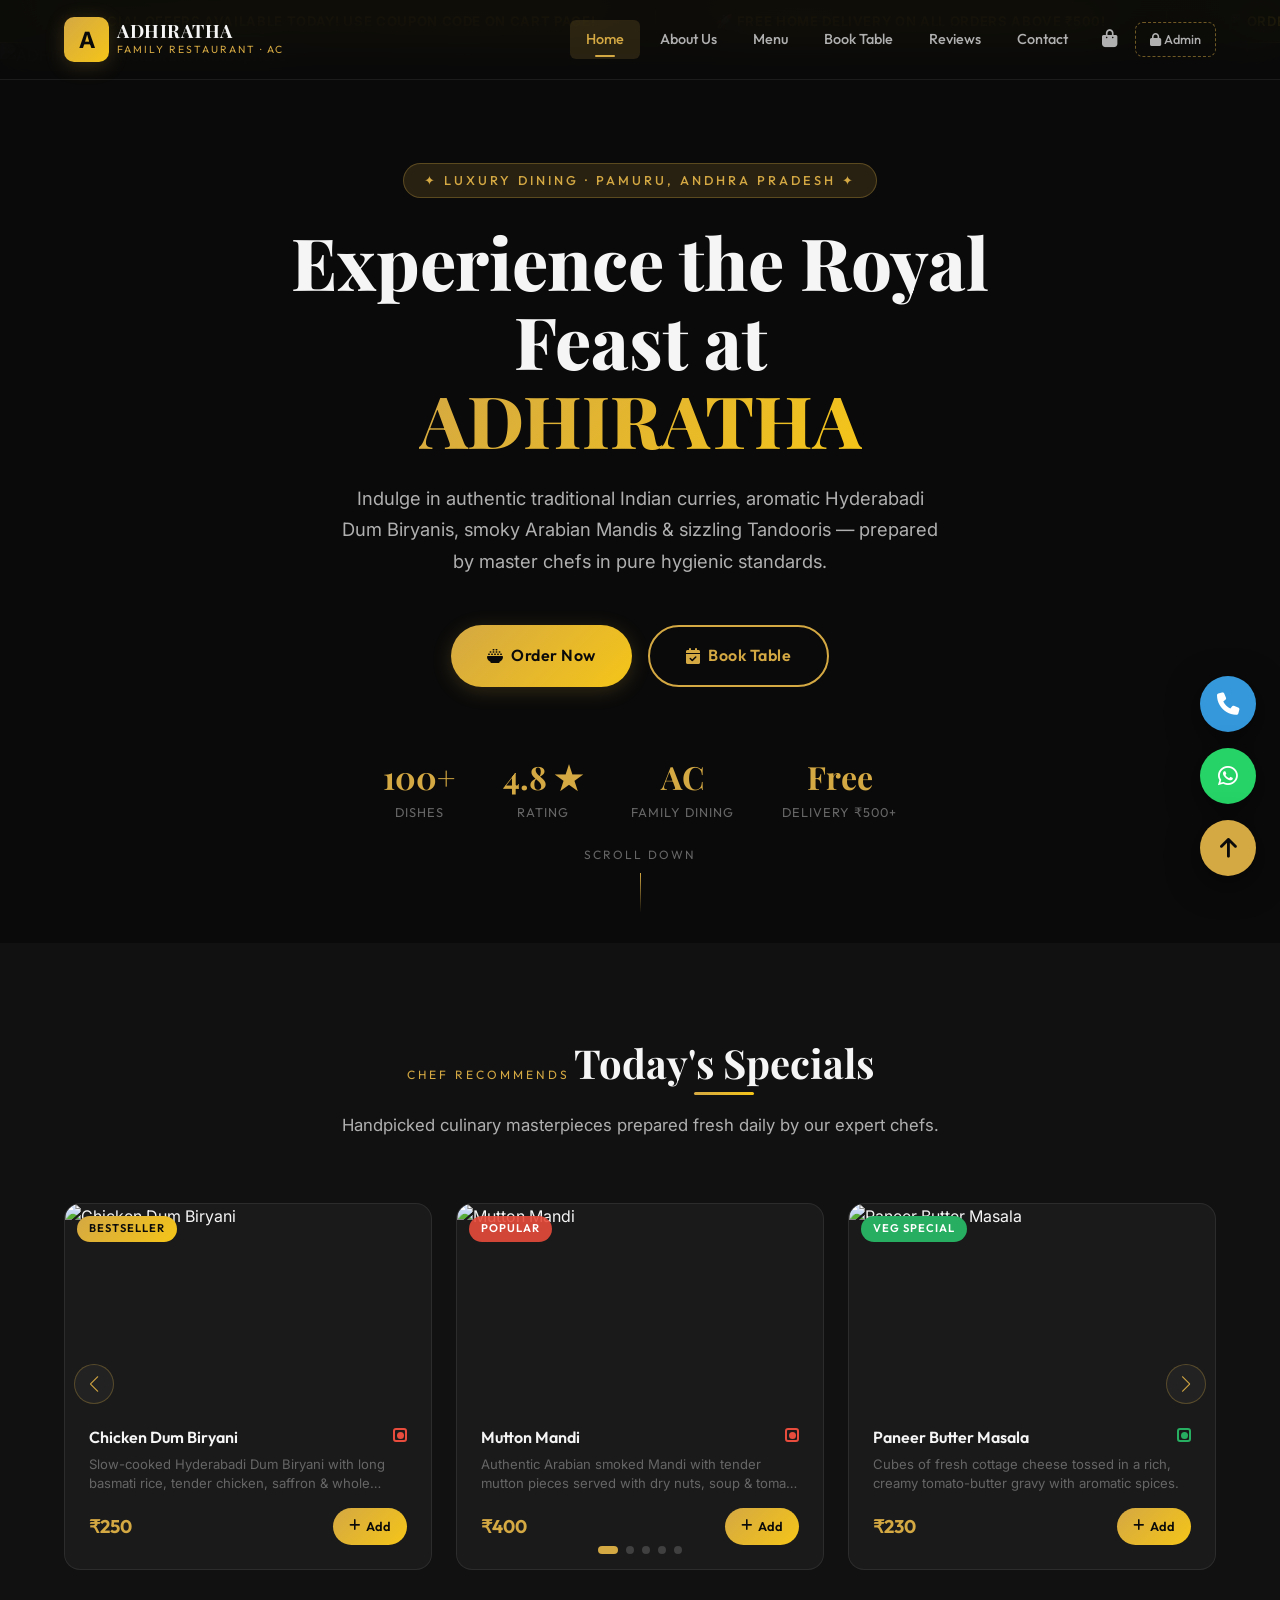
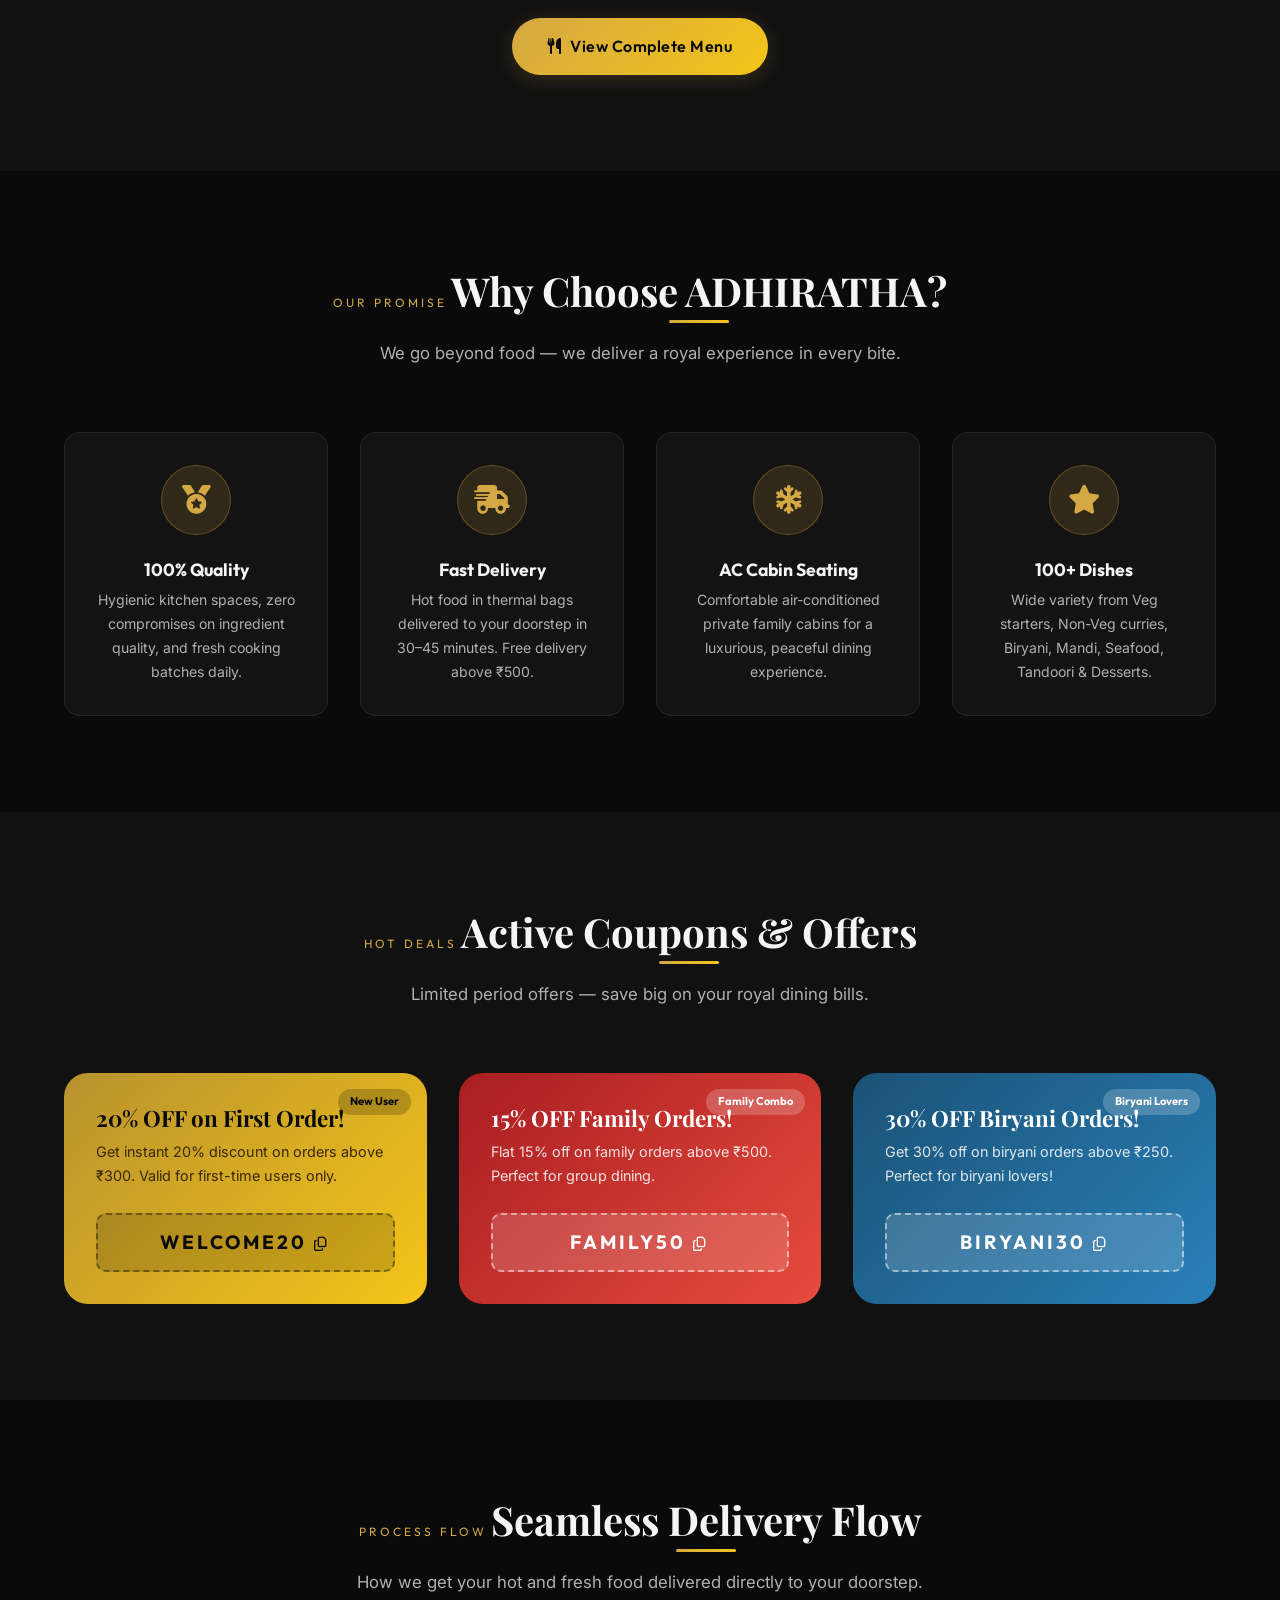
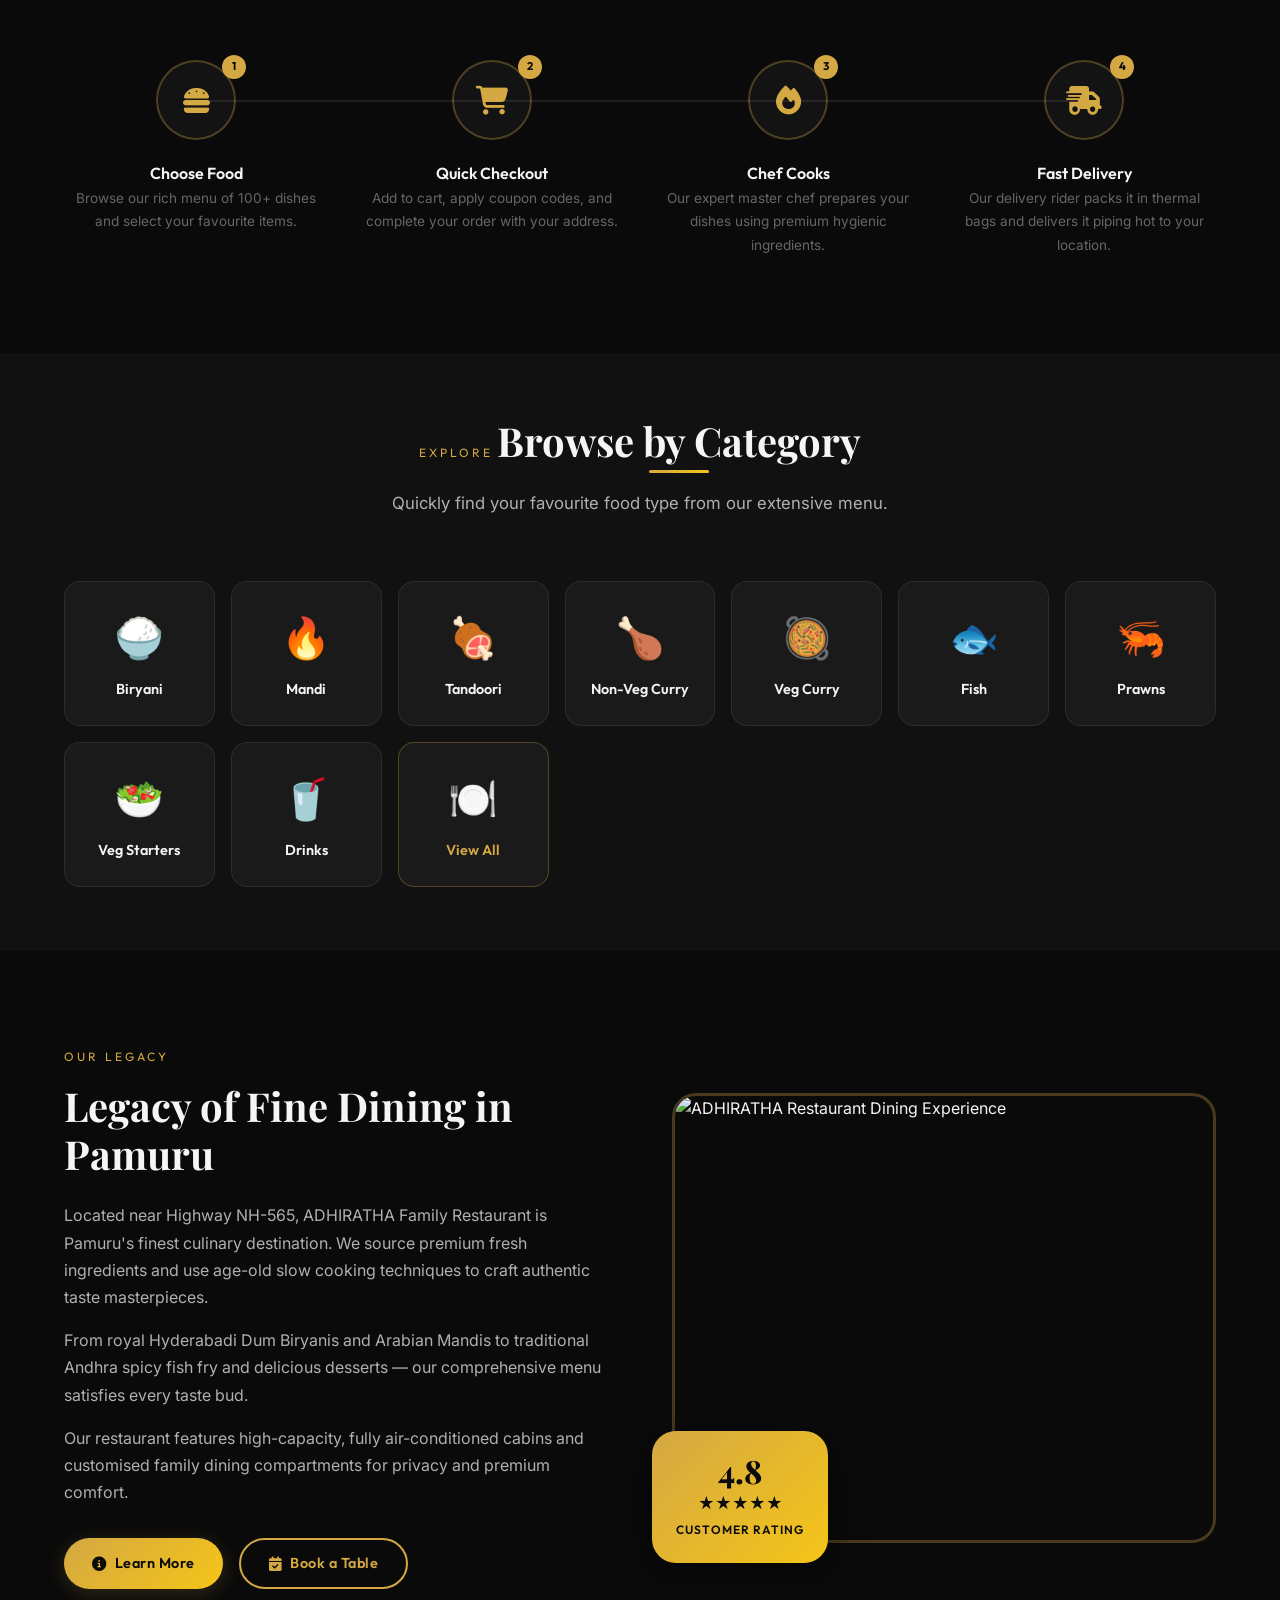
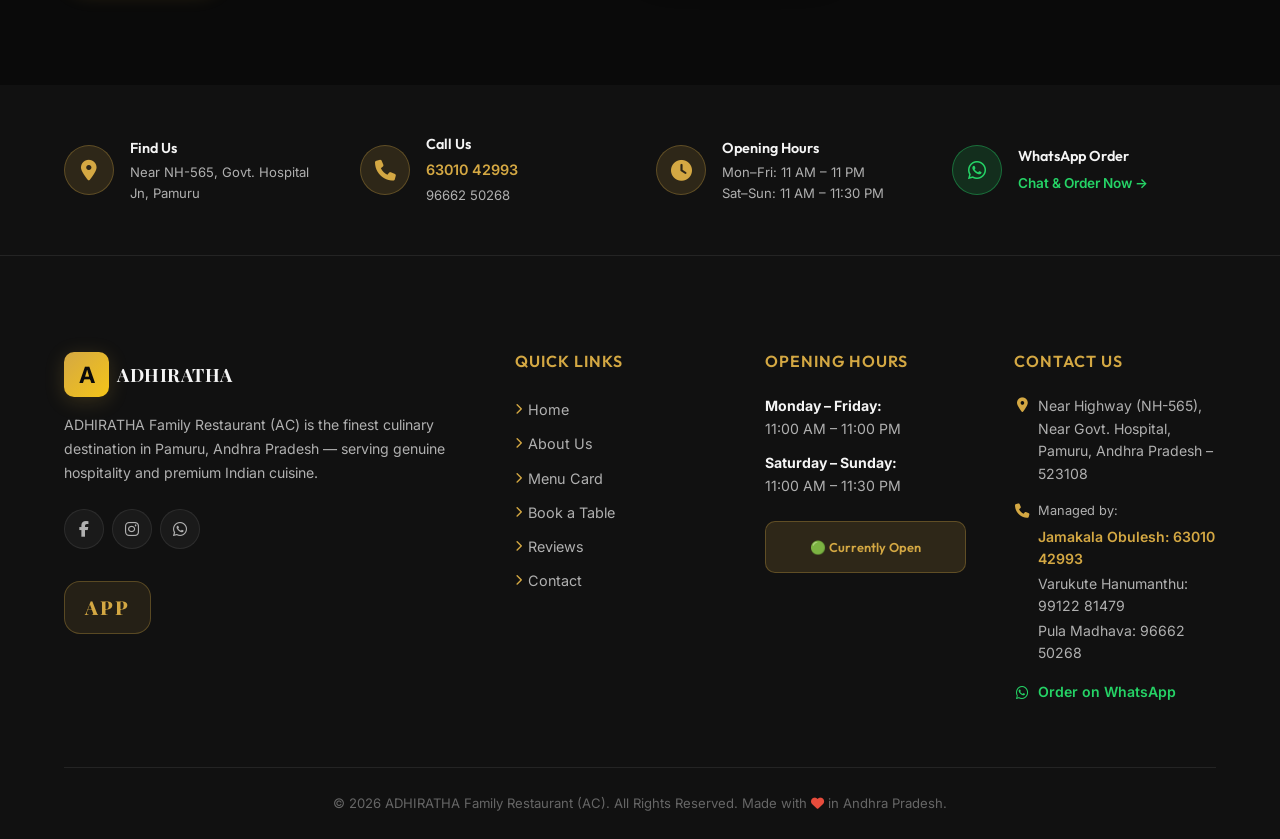
==== index.html @ 5464dd6a "Add Google Search Console verification meta tag" ====
<!DOCTYPE html>
<html lang="en">
<head>
  <meta charset="UTF-8">
  <meta name="viewport" content="width=device-width, initial-scale=1.0">
  <title>ADHIRATHA Family Restaurant (AC) — Pamuru, Andhra Pradesh</title>

  <!-- SEO Meta Tags -->
  <meta name="description" content="ADHIRATHA FAMILY RESTAURANT (AC), Pamuru. Order food online, book tables, and enjoy delicious Biryani, Mandi, Tandoori & South Indian meals near Govt Hospital, Pamuru, Andhra Pradesh.">
  <meta name="keywords" content="Adhiratha Restaurant, Pamuru restaurant, family restaurant Pamuru, order food Pamuru, Biryani Pamuru, Mandi Pamuru, AC Restaurant Pamuru, Chicken Biryani Pamuru, Andhra Food, Table Booking Pamuru">
  <meta name="author" content="Tharun">
  <meta name="robots" content="index, follow">
  <link rel="canonical" href="https://guthitharun.github.io/restaurant---website/">

  <!-- Google Search Console Verification -->
  <meta name="google-site-verification" content="HS9nE74HR8KoohY155SRenTJroOGcijmniIdeOm_r_k" />

  <!-- Open Graph / Social Media -->
  <meta property="og:type" content="restaurant">
  <meta property="og:url" content="https://guthitharun.github.io/restaurant---website/">
  <meta property="og:title" content="ADHIRATHA Family Restaurant (AC) — Pamuru, Andhra Pradesh">
  <meta property="og:description" content="Authentic Indian Biryani, Mandi, Tandoori & Curries in Pamuru, Andhra Pradesh. Order online or book a table today!">
  <meta property="og:site_name" content="ADHIRATHA Family Restaurant">

  <!-- Geo Tags for local SEO -->
  <meta name="geo.region" content="IN-AP">
  <meta name="geo.placename" content="Pamuru, Andhra Pradesh, India">

  <!-- JSON-LD Structured Data (helps Google show rich results) -->
  <script type="application/ld+json">
  {
    "@context": "https://schema.org",
    "@type": "Restaurant",
    "name": "ADHIRATHA Family Restaurant (AC)",
    "url": "https://guthitharun.github.io/restaurant---website/",
    "description": "Authentic South Indian, Biryani, Mandi, Tandoori and Curry restaurant in Pamuru, Andhra Pradesh.",
    "servesCuisine": ["South Indian", "Biryani", "Mandi", "Tandoori", "Curry"],
    "address": {
      "@type": "PostalAddress",
      "streetAddress": "Near Govt Hospital",
      "addressLocality": "Pamuru",
      "addressRegion": "Andhra Pradesh",
      "addressCountry": "IN"
    },
    "openingHours": "Mo-Su 08:00-22:00",
    "hasMenu": "https://guthitharun.github.io/restaurant---website/menu.html",
    "acceptsReservations": "True"
  }
  </script>

  <!-- Favicon -->
  <link rel="shortcut icon" href="data:image/svg+xml,%3Csvg xmlns='http://www.w3.org/2000/svg' viewBox='0 0 100 100'%3E%3Ctext y='.9em' font-size='90'%3E🍽️%3C/text%3E%3C/svg%3E" type="image/x-icon">

  <!-- Font Awesome Icons -->
  <link rel="stylesheet" href="https://cdnjs.cloudflare.com/ajax/libs/font-awesome/6.4.0/css/all.min.css">

  <!-- Swiper Slider -->
  <link rel="stylesheet" href="https://cdn.jsdelivr.net/npm/swiper@9/swiper-bundle.min.css">

  <!-- Main Stylesheet -->
  <link rel="stylesheet" href="css/style.css">
  <link rel="stylesheet" href="css/responsive.css">
</head>
<body>

  <!-- ============================================================
       ANNOUNCEMENT / OFFER BAR (scrolling marquee)
  ============================================================ -->
  <div class="offer-bar" id="offer-bar">
    <div class="offer-bar-content">
      <div class="offer-bar-item">🎉 SPECIAL OFFERS AVAILABLE TODAY! USE COUPON CODE ON CART PAGE!</div>
      <div class="offer-bar-item">🚀 FREE HOME DELIVERY ON ALL ORDERS ABOVE ₹500!</div>
      <div class="offer-bar-item">📱 ORDER INSTANTLY VIA WHATSAPP: +91 63010 42993</div>
      <div class="offer-bar-item">🍖 100% PREMIUM TANDOORI &amp; ARABIAN MANDI ROYAL EXPERIENCE!</div>
      <div class="offer-bar-item">🎉 SPECIAL OFFERS AVAILABLE TODAY! USE COUPON CODE ON CART PAGE!</div>
      <div class="offer-bar-item">🚀 FREE HOME DELIVERY ON ALL ORDERS ABOVE ₹500!</div>
      <div class="offer-bar-item">📱 ORDER INSTANTLY VIA WHATSAPP: +91 63010 42993</div>
      <div class="offer-bar-item">🍖 100% PREMIUM TANDOORI &amp; ARABIAN MANDI ROYAL EXPERIENCE!</div>
    </div>
  </div>

  <!-- ============================================================
       HEADER / NAVBAR
  ============================================================ -->
  <header class="navbar" id="main-navbar">
    <div class="container">
      <!-- Logo / Brand -->
      <a href="index.html" class="nav-brand" id="brand-logo">
        <div class="nav-brand-icon">A</div>
        <div class="nav-brand-text">
          <span class="nav-brand-name">ADHIRATHA</span>
          <span class="nav-brand-tag">Family Restaurant · AC</span>
        </div>
      </a>

      <!-- Desktop Navigation Links -->
      <nav class="nav-links" id="main-nav-links">
        <a href="index.html" class="nav-link active">Home</a>
        <a href="about.html" class="nav-link">About Us</a>
        <a href="menu.html" class="nav-link">Menu</a>
        <a href="reservation.html" class="nav-link">Book Table</a>
        <a href="reviews.html" class="nav-link">Reviews</a>
        <a href="contact.html" class="nav-link">Contact</a>

        <!-- Cart -->
        <a href="cart.html" class="nav-cart" id="nav-cart-link" title="Your Cart">
          <i class="fa-solid fa-bag-shopping"></i>
          <span class="cart-badge" id="nav-cart-badge">0</span>
        </a>

        <!-- Admin shortcut -->
        <a href="admin/index.html" class="nav-link" id="admin-nav-link" style="border:1px dashed rgba(212,168,67,0.5); border-radius:8px; padding:6px 14px; font-size:0.8rem;">
          <i class="fa-solid fa-lock"></i> Admin
        </a>
      </nav>

      <!-- Hamburger Toggle (Mobile) -->
      <div class="nav-toggle" id="nav-toggle-btn">
        <span></span>
        <span></span>
        <span></span>
      </div>
    </div>
  </header>

  <!-- Mobile nav backdrop overlay -->
  <div class="nav-overlay" id="nav-overlay"></div>

  <!-- ============================================================
       1. HERO SECTION
  ============================================================ -->
  <section class="hero" id="home-hero">
    <!-- Background image with overlay -->
    <div class="hero-bg">
      <img src="https://images.unsplash.com/photo-1544025162-d76694265947?auto=format&fit=crop&q=80&w=1600" alt="ADHIRATHA Restaurant Atmosphere" loading="eager">
    </div>

    <!-- Gold particles effect -->
    <div class="hero-particles" id="hero-particles-container"></div>

    <!-- Hero Content -->
    <div class="hero-content" id="hero-content-block">
      <span class="hero-label">✦ Luxury Dining · Pamuru, Andhra Pradesh ✦</span>

      <h1 class="hero-title">
        Experience the Royal Feast at<br>
        <span class="gold">ADHIRATHA</span>
      </h1>

      <p class="hero-subtitle">
        Indulge in authentic traditional Indian curries, aromatic Hyderabadi Dum Biryanis,
        smoky Arabian Mandis &amp; sizzling Tandooris — prepared by master chefs in pure hygienic standards.
      </p>

      <div class="hero-btns">
        <a href="menu.html" class="btn btn-gold btn-lg" id="hero-order-btn">
          <i class="fa-solid fa-bowl-rice"></i> Order Now
        </a>
        <a href="reservation.html" class="btn btn-outline btn-lg" id="hero-book-btn">
          <i class="fa-solid fa-calendar-check"></i> Book Table
        </a>
      </div>

      <!-- Stats row -->
      <div class="hero-stats">
        <div class="hero-stat">
          <div class="hero-stat-number">100+</div>
          <div class="hero-stat-label">Dishes</div>
        </div>
        <div class="hero-stat">
          <div class="hero-stat-number">4.8 ★</div>
          <div class="hero-stat-label">Rating</div>
        </div>
        <div class="hero-stat">
          <div class="hero-stat-number">AC</div>
          <div class="hero-stat-label">Family Dining</div>
        </div>
        <div class="hero-stat">
          <div class="hero-stat-number">Free</div>
          <div class="hero-stat-label">Delivery ₹500+</div>
        </div>
      </div>
    </div>

    <!-- Scroll down indicator -->
    <div class="hero-scroll">
      <span>Scroll Down</span>
      <div class="hero-scroll-line"></div>
    </div>
  </section>

  <!-- ============================================================
       2. TODAY'S SPECIALS SLIDER SECTION
  ============================================================ -->
  <section class="section" id="todays-specials-section" style="background: var(--bg-secondary);">
    <div class="container">
      <div class="section-title">
        <span class="text-gold text-uppercase text-xs" style="letter-spacing:3px; font-family:var(--font-accent);">Chef Recommends</span>
        <h2>Today's Specials</h2>
        <p>Handpicked culinary masterpieces prepared fresh daily by our expert chefs.</p>
      </div>

      <!-- Swiper Specials Slider -->
      <div class="swiper specials-slider" id="specials-swiper">
        <div class="swiper-wrapper" id="specials-slider-wrapper">

          <!-- Slide 1: Chicken Dum Biryani -->
          <div class="swiper-slide">
            <div class="food-card">
              <div class="food-card-img">
                <img src="https://images.unsplash.com/photo-1563379091339-03b21ab4a4f8?auto=format&fit=crop&q=80&w=600" alt="Chicken Dum Biryani" loading="lazy">
                <span class="card-badge badge-bestseller">Bestseller</span>
                <div class="food-card-overlay">
                  <a href="menu.html?category=biryani" class="btn btn-gold btn-sm">Order Now</a>
                </div>
              </div>
              <div class="food-card-body">
                <div class="food-card-header">
                  <h3 class="food-card-name">Chicken Dum Biryani</h3>
                  <span class="veg-dot nonveg" title="Non-Vegetarian"></span>
                </div>
                <p class="food-card-desc">Slow-cooked Hyderabadi Dum Biryani with long basmati rice, tender chicken, saffron &amp; whole spices.</p>
                <div class="food-card-bottom">
                  <span class="food-card-price">₹250</span>
                  <a href="menu.html?category=biryani" class="add-to-cart-btn" id="special-biryani-btn">
                    <i class="fa-solid fa-plus"></i> Add
                  </a>
                </div>
              </div>
            </div>
          </div>

          <!-- Slide 2: Mutton Mandi -->
          <div class="swiper-slide">
            <div class="food-card">
              <div class="food-card-img">
                <img src="https://images.unsplash.com/photo-1534422298391-e4f8c172dddb?auto=format&fit=crop&q=80&w=600" alt="Mutton Mandi" loading="lazy">
                <span class="card-badge badge-popular">Popular</span>
                <div class="food-card-overlay">
                  <a href="menu.html?category=mandi" class="btn btn-gold btn-sm">Order Now</a>
                </div>
              </div>
              <div class="food-card-body">
                <div class="food-card-header">
                  <h3 class="food-card-name">Mutton Mandi</h3>
                  <span class="veg-dot nonveg" title="Non-Vegetarian"></span>
                </div>
                <p class="food-card-desc">Authentic Arabian smoked Mandi with tender mutton pieces served with dry nuts, soup &amp; tomato chutney.</p>
                <div class="food-card-bottom">
                  <span class="food-card-price">₹400</span>
                  <a href="menu.html?category=mandi" class="add-to-cart-btn" id="special-mandi-btn">
                    <i class="fa-solid fa-plus"></i> Add
                  </a>
                </div>
              </div>
            </div>
          </div>

          <!-- Slide 3: Paneer Butter Masala -->
          <div class="swiper-slide">
            <div class="food-card">
              <div class="food-card-img">
                <img src="https://images.unsplash.com/photo-1631452180519-c014fe946bc7?auto=format&fit=crop&q=80&w=600" alt="Paneer Butter Masala" loading="lazy">
                <span class="card-badge badge-veg">Veg Special</span>
                <div class="food-card-overlay">
                  <a href="menu.html?category=veg-curry" class="btn btn-gold btn-sm">Order Now</a>
                </div>
              </div>
              <div class="food-card-body">
                <div class="food-card-header">
                  <h3 class="food-card-name">Paneer Butter Masala</h3>
                  <span class="veg-dot veg" title="Vegetarian"></span>
                </div>
                <p class="food-card-desc">Cubes of fresh cottage cheese tossed in a rich, creamy tomato-butter gravy with aromatic spices.</p>
                <div class="food-card-bottom">
                  <span class="food-card-price">₹230</span>
                  <a href="menu.html?category=veg-curry" class="add-to-cart-btn" id="special-paneer-btn">
                    <i class="fa-solid fa-plus"></i> Add
                  </a>
                </div>
              </div>
            </div>
          </div>

          <!-- Slide 4: Tandoori Chicken -->
          <div class="swiper-slide">
            <div class="food-card">
              <div class="food-card-img">
                <img src="https://images.unsplash.com/photo-1599487488170-d11ec9c172f0?auto=format&fit=crop&q=80&w=600" alt="Tandoori Chicken" loading="lazy">
                <span class="card-badge badge-bestseller">Must Try</span>
                <div class="food-card-overlay">
                  <a href="menu.html?category=tandoori" class="btn btn-gold btn-sm">Order Now</a>
                </div>
              </div>
              <div class="food-card-body">
                <div class="food-card-header">
                  <h3 class="food-card-name">Tandoori Chicken Full</h3>
                  <span class="veg-dot nonveg" title="Non-Vegetarian"></span>
                </div>
                <p class="food-card-desc">Whole chicken marinated overnight in yogurt and spices, slow-roasted in traditional clay tandoor oven.</p>
                <div class="food-card-bottom">
                  <span class="food-card-price">₹450</span>
                  <a href="menu.html?category=tandoori" class="add-to-cart-btn" id="special-tandoori-btn">
                    <i class="fa-solid fa-plus"></i> Add
                  </a>
                </div>
              </div>
            </div>
          </div>

          <!-- Slide 5: Prawn Fry -->
          <div class="swiper-slide">
            <div class="food-card">
              <div class="food-card-img">
                <img src="https://images.unsplash.com/photo-1606491956689-2ea866880c84?auto=format&fit=crop&q=80&w=600" alt="Spicy Prawn Fry" loading="lazy">
                <span class="card-badge badge-popular">Spicy 🌶️</span>
                <div class="food-card-overlay">
                  <a href="menu.html?category=prawns" class="btn btn-gold btn-sm">Order Now</a>
                </div>
              </div>
              <div class="food-card-body">
                <div class="food-card-header">
                  <h3 class="food-card-name">Andhra Prawn Fry</h3>
                  <span class="veg-dot nonveg" title="Non-Vegetarian"></span>
                </div>
                <p class="food-card-desc">Juicy tiger prawns marinated in fiery Andhra-style red chili masala, deep-fried to crispy perfection.</p>
                <div class="food-card-bottom">
                  <span class="food-card-price">₹350</span>
                  <a href="menu.html?category=prawns" class="add-to-cart-btn" id="special-prawn-btn">
                    <i class="fa-solid fa-plus"></i> Add
                  </a>
                </div>
              </div>
            </div>
          </div>

        </div>
        <!-- Slider controls -->
        <div class="swiper-pagination"></div>
        <div class="swiper-button-next"></div>
        <div class="swiper-button-prev"></div>
      </div>

      <div class="text-center" style="margin-top: var(--space-2xl);">
        <a href="menu.html" class="btn btn-gold btn-lg" id="view-full-menu-btn">
          <i class="fa-solid fa-utensils"></i> View Complete Menu
        </a>
      </div>
    </div>
  </section>

  <!-- ============================================================
       3. WHY CHOOSE US — Features Strip
  ============================================================ -->
  <section class="section" id="features-section">
    <div class="container">
      <div class="section-title">
        <span class="text-gold text-uppercase text-xs" style="letter-spacing:3px; font-family:var(--font-accent);">Our Promise</span>
        <h2>Why Choose ADHIRATHA?</h2>
        <p>We go beyond food — we deliver a royal experience in every bite.</p>
      </div>

      <div style="display:grid; grid-template-columns: repeat(auto-fit, minmax(240px, 1fr)); gap: var(--space-xl);" id="features-grid">

        <!-- Feature 1 -->
        <div class="card" style="padding: var(--space-xl); text-align:center;" id="feature-quality">
          <div style="width:70px; height:70px; background:var(--gold-subtle); border:1px solid var(--border-gold); border-radius:50%; display:flex; align-items:center; justify-content:center; margin:0 auto var(--space-lg); font-size:1.8rem; color:var(--gold);">
            <i class="fa-solid fa-medal"></i>
          </div>
          <h3 style="font-family:var(--font-accent); font-size:1.1rem; margin-bottom:var(--space-sm);">100% Quality</h3>
          <p style="font-size:0.88rem;">Hygienic kitchen spaces, zero compromises on ingredient quality, and fresh cooking batches daily.</p>
        </div>

        <!-- Feature 2 -->
        <div class="card" style="padding: var(--space-xl); text-align:center;" id="feature-delivery">
          <div style="width:70px; height:70px; background:var(--gold-subtle); border:1px solid var(--border-gold); border-radius:50%; display:flex; align-items:center; justify-content:center; margin:0 auto var(--space-lg); font-size:1.8rem; color:var(--gold);">
            <i class="fa-solid fa-truck-fast"></i>
          </div>
          <h3 style="font-family:var(--font-accent); font-size:1.1rem; margin-bottom:var(--space-sm);">Fast Delivery</h3>
          <p style="font-size:0.88rem;">Hot food in thermal bags delivered to your doorstep in 30–45 minutes. Free delivery above ₹500.</p>
        </div>

        <!-- Feature 3 -->
        <div class="card" style="padding: var(--space-xl); text-align:center;" id="feature-ac">
          <div style="width:70px; height:70px; background:var(--gold-subtle); border:1px solid var(--border-gold); border-radius:50%; display:flex; align-items:center; justify-content:center; margin:0 auto var(--space-lg); font-size:1.8rem; color:var(--gold);">
            <i class="fa-solid fa-snowflake"></i>
          </div>
          <h3 style="font-family:var(--font-accent); font-size:1.1rem; margin-bottom:var(--space-sm);">AC Cabin Seating</h3>
          <p style="font-size:0.88rem;">Comfortable air-conditioned private family cabins for a luxurious, peaceful dining experience.</p>
        </div>

        <!-- Feature 4 -->
        <div class="card" style="padding: var(--space-xl); text-align:center;" id="feature-variety">
          <div style="width:70px; height:70px; background:var(--gold-subtle); border:1px solid var(--border-gold); border-radius:50%; display:flex; align-items:center; justify-content:center; margin:0 auto var(--space-lg); font-size:1.8rem; color:var(--gold);">
            <i class="fa-solid fa-star"></i>
          </div>
          <h3 style="font-family:var(--font-accent); font-size:1.1rem; margin-bottom:var(--space-sm);">100+ Dishes</h3>
          <p style="font-size:0.88rem;">Wide variety from Veg starters, Non-Veg curries, Biryani, Mandi, Seafood, Tandoori &amp; Desserts.</p>
        </div>

      </div>
    </div>
  </section>

  <!-- ============================================================
       4. ACTIVE COUPONS & OFFERS SECTION
  ============================================================ -->
  <section class="section" style="background: var(--bg-secondary);" id="offers-promo-section">
    <div class="container">
      <div class="section-title">
        <span class="text-gold text-uppercase text-xs" style="letter-spacing:3px; font-family:var(--font-accent);">Hot Deals</span>
        <h2>Active Coupons &amp; Offers</h2>
        <p>Limited period offers — save big on your royal dining bills.</p>
      </div>

      <div style="display:grid; grid-template-columns: repeat(auto-fit, minmax(300px, 1fr)); gap: var(--space-xl);" id="offers-grid-container">

        <!-- Coupon 1: WELCOME20 -->
        <div class="offer-card" style="background:linear-gradient(135deg,#b8922e,#f5c518); border-radius:var(--radius-xl); padding:var(--space-xl); position:relative; overflow:hidden; color:#0a0a0a;" id="offer-card-1">
          <div style="position:absolute; top:16px; right:16px; background:rgba(0,0,0,0.2); padding:4px 12px; border-radius:var(--radius-pill); font-size:0.7rem; font-weight:700; font-family:var(--font-accent);">New User</div>
          <h3 style="font-family:var(--font-heading); font-size:1.4rem; margin-bottom:8px; color:#0a0a0a;">20% OFF on First Order!</h3>
          <p style="font-size:0.9rem; margin-bottom:var(--space-lg); color:#3a2800;">Get instant 20% discount on orders above ₹300. Valid for first-time users only.</p>
          <div onclick="copyToClipboard('WELCOME20', this)" style="background:rgba(0,0,0,0.15); border:2px dashed rgba(0,0,0,0.4); padding:12px 20px; border-radius:var(--radius-md); font-family:var(--font-accent); font-weight:700; font-size:1.2rem; text-align:center; cursor:pointer; letter-spacing:3px; color:#0a0a0a; transition:all 0.2s;" id="coupon-welcome20">
            WELCOME20 <i class="fa-regular fa-copy" style="font-size:0.9rem;"></i>
          </div>
        </div>

        <!-- Coupon 2: FAMILY50 -->
        <div class="offer-card" style="background:linear-gradient(135deg,#a91d22,#e74c3c); border-radius:var(--radius-xl); padding:var(--space-xl); position:relative; overflow:hidden; color:white;" id="offer-card-2">
          <div style="position:absolute; top:16px; right:16px; background:rgba(255,255,255,0.2); padding:4px 12px; border-radius:var(--radius-pill); font-size:0.7rem; font-weight:700; font-family:var(--font-accent);">Family Combo</div>
          <h3 style="font-family:var(--font-heading); font-size:1.4rem; margin-bottom:8px; color:white;">15% OFF Family Orders!</h3>
          <p style="font-size:0.9rem; margin-bottom:var(--space-lg); color:rgba(255,255,255,0.85);">Flat 15% off on family orders above ₹500. Perfect for group dining.</p>
          <div onclick="copyToClipboard('FAMILY50', this)" style="background:rgba(255,255,255,0.15); border:2px dashed rgba(255,255,255,0.5); padding:12px 20px; border-radius:var(--radius-md); font-family:var(--font-accent); font-weight:700; font-size:1.2rem; text-align:center; cursor:pointer; letter-spacing:3px; color:white; transition:all 0.2s;" id="coupon-family50">
            FAMILY50 <i class="fa-regular fa-copy" style="font-size:0.9rem;"></i>
          </div>
        </div>

        <!-- Coupon 3: BIRYANI30 -->
        <div class="offer-card" style="background:linear-gradient(135deg,#1a5276,#2980b9); border-radius:var(--radius-xl); padding:var(--space-xl); position:relative; overflow:hidden; color:white;" id="offer-card-3">
          <div style="position:absolute; top:16px; right:16px; background:rgba(255,255,255,0.2); padding:4px 12px; border-radius:var(--radius-pill); font-size:0.7rem; font-weight:700; font-family:var(--font-accent);">Biryani Lovers</div>
          <h3 style="font-family:var(--font-heading); font-size:1.4rem; margin-bottom:8px; color:white;">30% OFF Biryani Orders!</h3>
          <p style="font-size:0.9rem; margin-bottom:var(--space-lg); color:rgba(255,255,255,0.85);">Get 30% off on biryani orders above ₹250. Perfect for biryani lovers!</p>
          <div onclick="copyToClipboard('BIRYANI30', this)" style="background:rgba(255,255,255,0.15); border:2px dashed rgba(255,255,255,0.5); padding:12px 20px; border-radius:var(--radius-md); font-family:var(--font-accent); font-weight:700; font-size:1.2rem; text-align:center; cursor:pointer; letter-spacing:3px; color:white; transition:all 0.2s;" id="coupon-biryani30">
            BIRYANI30 <i class="fa-regular fa-copy" style="font-size:0.9rem;"></i>
          </div>
        </div>

      </div>
    </div>
  </section>

  <!-- ============================================================
       5. HOW IT WORKS — Seamless Delivery Flow
  ============================================================ -->
  <section class="section" id="how-it-works-section">
    <div class="container">
      <div class="section-title">
        <span class="text-gold text-uppercase text-xs" style="letter-spacing:3px; font-family:var(--font-accent);">Process Flow</span>
        <h2>Seamless Delivery Flow</h2>
        <p>How we get your hot and fresh food delivered directly to your doorstep.</p>
      </div>

      <div class="how-it-works-grid" id="hiw-grid">
        <!-- Step 1 -->
        <div class="hiw-step" id="hiw-step-1">
          <div class="hiw-icon">
            <i class="fa-solid fa-burger"></i>
            <span class="hiw-number">1</span>
          </div>
          <h3 class="hiw-title">Choose Food</h3>
          <p class="hiw-text">Browse our rich menu of 100+ dishes and select your favourite items.</p>
        </div>

        <!-- Step 2 -->
        <div class="hiw-step" id="hiw-step-2">
          <div class="hiw-icon">
            <i class="fa-solid fa-cart-shopping"></i>
            <span class="hiw-number">2</span>
          </div>
          <h3 class="hiw-title">Quick Checkout</h3>
          <p class="hiw-text">Add to cart, apply coupon codes, and complete your order with your address.</p>
        </div>

        <!-- Step 3 -->
        <div class="hiw-step" id="hiw-step-3">
          <div class="hiw-icon">
            <i class="fa-solid fa-fire"></i>
            <span class="hiw-number">3</span>
          </div>
          <h3 class="hiw-title">Chef Cooks</h3>
          <p class="hiw-text">Our expert master chef prepares your dishes using premium hygienic ingredients.</p>
        </div>

        <!-- Step 4 -->
        <div class="hiw-step" id="hiw-step-4">
          <div class="hiw-icon">
            <i class="fa-solid fa-truck-fast"></i>
            <span class="hiw-number">4</span>
          </div>
          <h3 class="hiw-title">Fast Delivery</h3>
          <p class="hiw-text">Our delivery rider packs it in thermal bags and delivers it piping hot to your location.</p>
        </div>
      </div>
    </div>
  </section>

  <!-- ============================================================
       6. QUICK CATEGORIES — Browse Menu Shortcuts
  ============================================================ -->
  <section class="section" style="background:var(--bg-secondary); padding-top:var(--space-3xl); padding-bottom:var(--space-3xl);" id="categories-section">
    <div class="container">
      <div class="section-title">
        <span class="text-gold text-uppercase text-xs" style="letter-spacing:3px; font-family:var(--font-accent);">Explore</span>
        <h2>Browse by Category</h2>
        <p>Quickly find your favourite food type from our extensive menu.</p>
      </div>

      <div style="display:grid; grid-template-columns: repeat(auto-fill, minmax(150px, 1fr)); gap:var(--space-md);" id="category-shortcuts-grid">

        <a href="menu.html?category=biryani" class="card" style="padding:var(--space-lg); text-align:center; display:block; text-decoration:none;" id="cat-biryani">
          <div style="font-size:2.5rem; margin-bottom:var(--space-sm);">🍚</div>
          <div style="font-family:var(--font-accent); font-weight:600; font-size:0.9rem; color:var(--text-primary);">Biryani</div>
        </a>
        <a href="menu.html?category=mandi" class="card" style="padding:var(--space-lg); text-align:center; display:block; text-decoration:none;" id="cat-mandi">
          <div style="font-size:2.5rem; margin-bottom:var(--space-sm);">🔥</div>
          <div style="font-family:var(--font-accent); font-weight:600; font-size:0.9rem; color:var(--text-primary);">Mandi</div>
        </a>
        <a href="menu.html?category=tandoori" class="card" style="padding:var(--space-lg); text-align:center; display:block; text-decoration:none;" id="cat-tandoori">
          <div style="font-size:2.5rem; margin-bottom:var(--space-sm);">🍖</div>
          <div style="font-family:var(--font-accent); font-weight:600; font-size:0.9rem; color:var(--text-primary);">Tandoori</div>
        </a>
        <a href="menu.html?category=non-veg-curry" class="card" style="padding:var(--space-lg); text-align:center; display:block; text-decoration:none;" id="cat-nonveg-curry">
          <div style="font-size:2.5rem; margin-bottom:var(--space-sm);">🍗</div>
          <div style="font-family:var(--font-accent); font-weight:600; font-size:0.9rem; color:var(--text-primary);">Non-Veg Curry</div>
        </a>
        <a href="menu.html?category=veg-curry" class="card" style="padding:var(--space-lg); text-align:center; display:block; text-decoration:none;" id="cat-veg-curry">
          <div style="font-size:2.5rem; margin-bottom:var(--space-sm);">🥘</div>
          <div style="font-family:var(--font-accent); font-weight:600; font-size:0.9rem; color:var(--text-primary);">Veg Curry</div>
        </a>
        <a href="menu.html?category=fish" class="card" style="padding:var(--space-lg); text-align:center; display:block; text-decoration:none;" id="cat-fish">
          <div style="font-size:2.5rem; margin-bottom:var(--space-sm);">🐟</div>
          <div style="font-family:var(--font-accent); font-weight:600; font-size:0.9rem; color:var(--text-primary);">Fish</div>
        </a>
        <a href="menu.html?category=prawns" class="card" style="padding:var(--space-lg); text-align:center; display:block; text-decoration:none;" id="cat-prawns">
          <div style="font-size:2.5rem; margin-bottom:var(--space-sm);">🦐</div>
          <div style="font-family:var(--font-accent); font-weight:600; font-size:0.9rem; color:var(--text-primary);">Prawns</div>
        </a>
        <a href="menu.html?category=veg-starters" class="card" style="padding:var(--space-lg); text-align:center; display:block; text-decoration:none;" id="cat-veg-starters">
          <div style="font-size:2.5rem; margin-bottom:var(--space-sm);">🥗</div>
          <div style="font-family:var(--font-accent); font-weight:600; font-size:0.9rem; color:var(--text-primary);">Veg Starters</div>
        </a>
        <a href="menu.html?category=drinks" class="card" style="padding:var(--space-lg); text-align:center; display:block; text-decoration:none;" id="cat-drinks">
          <div style="font-size:2.5rem; margin-bottom:var(--space-sm);">🥤</div>
          <div style="font-family:var(--font-accent); font-weight:600; font-size:0.9rem; color:var(--text-primary);">Drinks</div>
        </a>
        <a href="menu.html" class="card" style="padding:var(--space-lg); text-align:center; display:block; text-decoration:none; border-color:var(--border-gold);" id="cat-all">
          <div style="font-size:2.5rem; margin-bottom:var(--space-sm);">🍽️</div>
          <div style="font-family:var(--font-accent); font-weight:600; font-size:0.9rem; color:var(--gold);">View All</div>
        </a>

      </div>
    </div>
  </section>

  <!-- ============================================================
       7. ABOUT US MINI SECTION (Teaser — links to full About page)
  ============================================================ -->
  <section class="section" id="about-teaser-section">
    <div class="container">
      <div class="about-grid" style="display:grid; grid-template-columns:1fr 1fr; gap:var(--space-3xl); align-items:center;" id="about-content-grid">

        <!-- Text side -->
        <div id="about-text-col">
          <span class="text-gold text-uppercase text-xs" style="letter-spacing:3px; font-family:var(--font-accent); display:block; margin-bottom:var(--space-md);">Our Legacy</span>
          <h2 style="margin-bottom:var(--space-lg);">Legacy of Fine Dining in Pamuru</h2>
          <p style="margin-bottom:var(--space-md);">Located near Highway NH-565, ADHIRATHA Family Restaurant is Pamuru's finest culinary destination. We source premium fresh ingredients and use age-old slow cooking techniques to craft authentic taste masterpieces.</p>
          <p style="margin-bottom:var(--space-md);">From royal Hyderabadi Dum Biryanis and Arabian Mandis to traditional Andhra spicy fish fry and delicious desserts — our comprehensive menu satisfies every taste bud.</p>
          <p style="margin-bottom:var(--space-xl);">Our restaurant features high-capacity, fully air-conditioned cabins and customised family dining compartments for privacy and premium comfort.</p>

          <div style="display:flex; gap:var(--space-md); flex-wrap:wrap;">
            <a href="about.html" class="btn btn-gold" id="about-learn-more-btn">
              <i class="fa-solid fa-circle-info"></i> Learn More
            </a>
            <a href="reservation.html" class="btn btn-outline" id="about-book-btn">
              <i class="fa-solid fa-calendar-check"></i> Book a Table
            </a>
          </div>
        </div>

        <!-- Image side -->
        <div style="position:relative;" id="about-img-col">
          <img src="https://images.unsplash.com/photo-1414235077428-338989a2e8c0?auto=format&fit=crop&q=80&w=700" alt="ADHIRATHA Restaurant Dining Experience" style="width:100%; height:450px; object-fit:cover; border-radius:var(--radius-xl); border:3px solid var(--border-gold);" id="about-main-img" loading="lazy">
          <!-- Stats badge overlaid -->
          <div style="position:absolute; bottom:-20px; left:-20px; background:var(--gold-gradient); color:var(--text-dark); padding:var(--space-lg); border-radius:var(--radius-xl); text-align:center; box-shadow:var(--shadow-lg);" id="about-stats-badge">
            <div style="font-family:var(--font-heading); font-size:2rem; font-weight:800; line-height:1;">4.8</div>
            <div style="font-size:1rem; margin:4px 0;">★★★★★</div>
            <div style="font-family:var(--font-accent); font-size:0.75rem; font-weight:600; text-transform:uppercase; letter-spacing:1px;">Customer Rating</div>
          </div>
        </div>

      </div>
    </div>
  </section>

  <!-- ============================================================
       8. CONTACT QUICK BAR
  ============================================================ -->
  <section style="background:var(--bg-secondary); padding:var(--space-2xl) 0;" id="contact-quick-bar">
    <div class="container">
      <div style="display:grid; grid-template-columns:repeat(auto-fit, minmax(220px, 1fr)); gap:var(--space-xl); align-items:center;" id="contact-bar-grid">

        <div style="display:flex; align-items:center; gap:var(--space-md);" id="contact-location">
          <div style="width:50px; height:50px; background:var(--gold-subtle); border:1px solid var(--border-gold); border-radius:50%; display:flex; align-items:center; justify-content:center; color:var(--gold); font-size:1.3rem; flex-shrink:0;">
            <i class="fa-solid fa-location-dot"></i>
          </div>
          <div>
            <div style="font-family:var(--font-accent); font-weight:600; font-size:0.9rem; color:var(--text-primary); margin-bottom:2px;">Find Us</div>
            <div style="font-size:0.82rem; color:var(--text-secondary);">Near NH-565, Govt. Hospital Jn, Pamuru</div>
          </div>
        </div>

        <div style="display:flex; align-items:center; gap:var(--space-md);" id="contact-phone">
          <div style="width:50px; height:50px; background:var(--gold-subtle); border:1px solid var(--border-gold); border-radius:50%; display:flex; align-items:center; justify-content:center; color:var(--gold); font-size:1.3rem; flex-shrink:0;">
            <i class="fa-solid fa-phone"></i>
          </div>
          <div>
            <div style="font-family:var(--font-accent); font-weight:600; font-size:0.9rem; color:var(--text-primary); margin-bottom:2px;">Call Us</div>
            <a href="tel:6301042993" style="font-size:0.9rem; color:var(--gold); font-weight:600; display:block;">63010 42993</a>
            <a href="tel:9666250268" style="font-size:0.82rem; color:var(--text-secondary);">96662 50268</a>
          </div>
        </div>

        <div style="display:flex; align-items:center; gap:var(--space-md);" id="contact-hours">
          <div style="width:50px; height:50px; background:var(--gold-subtle); border:1px solid var(--border-gold); border-radius:50%; display:flex; align-items:center; justify-content:center; color:var(--gold); font-size:1.3rem; flex-shrink:0;">
            <i class="fa-solid fa-clock"></i>
          </div>
          <div>
            <div style="font-family:var(--font-accent); font-weight:600; font-size:0.9rem; color:var(--text-primary); margin-bottom:2px;">Opening Hours</div>
            <div style="font-size:0.82rem; color:var(--text-secondary);">Mon–Fri: 11 AM – 11 PM</div>
            <div style="font-size:0.82rem; color:var(--text-secondary);">Sat–Sun: 11 AM – 11:30 PM</div>
          </div>
        </div>

        <div style="display:flex; align-items:center; gap:var(--space-md);" id="contact-whatsapp">
          <div style="width:50px; height:50px; background:rgba(37,211,102,0.15); border:1px solid rgba(37,211,102,0.4); border-radius:50%; display:flex; align-items:center; justify-content:center; color:#25D366; font-size:1.3rem; flex-shrink:0;">
            <i class="fa-brands fa-whatsapp"></i>
          </div>
          <div>
            <div style="font-family:var(--font-accent); font-weight:600; font-size:0.9rem; color:var(--text-primary); margin-bottom:2px;">WhatsApp Order</div>
            <a href="https://wa.me/916301042993?text=Hello!%20I'd%20like%20to%20order%20food%20from%20Adhiratha%20Restaurant." target="_blank" rel="noopener" style="font-size:0.85rem; color:#25D366; font-weight:600;">Chat &amp; Order Now →</a>
          </div>
        </div>

      </div>
    </div>
  </section>

  <!-- ============================================================
       FOOTER
  ============================================================ -->
  <footer class="footer" id="main-footer">
    <div class="container">
      <div class="footer-grid" id="footer-grid">

        <!-- Brand / About -->
        <div class="footer-about" id="footer-brand-col">
          <a href="index.html" class="footer-brand" style="display:flex; align-items:center; gap:var(--space-sm); text-decoration:none; margin-bottom:var(--space-md);">
            <div class="nav-brand-icon">A</div>
            <span class="nav-brand-name">ADHIRATHA</span>
          </a>
          <p style="font-size:0.88rem; margin-bottom:var(--space-lg);">
            ADHIRATHA Family Restaurant (AC) is the finest culinary destination in Pamuru, Andhra Pradesh — serving genuine hospitality and premium Indian cuisine.
          </p>
          <div class="footer-social" id="footer-social-links">
            <a href="#" aria-label="Facebook" title="Follow us on Facebook"><i class="fa-brands fa-facebook-f"></i></a>
            <a href="#" aria-label="Instagram" title="Follow us on Instagram"><i class="fa-brands fa-instagram"></i></a>
            <a href="https://wa.me/916301042993" target="_blank" rel="noopener" aria-label="WhatsApp" title="Chat on WhatsApp"><i class="fa-brands fa-whatsapp"></i></a>
          </div>

          <!-- App Badge Request -->
          <div style="margin-top:var(--space-xl); display:inline-flex; align-items:center; gap:15px; background:rgba(212,168,67,0.1); border:1px solid var(--border-gold); padding:10px 20px; border-radius:var(--radius-lg);">
            <div style="font-family:var(--font-heading); font-size:1.2rem; font-weight:800; color:var(--gold); letter-spacing:2px;">APP</div>
          </div>
        </div>

        <!-- Quick Links -->
        <div class="footer-col" id="footer-links-col">
          <h4 class="footer-heading">Quick Links</h4>
          <ul class="footer-links">
            <li><a href="index.html"><i class="fa-solid fa-chevron-right"></i> Home</a></li>
            <li><a href="about.html"><i class="fa-solid fa-chevron-right"></i> About Us</a></li>
            <li><a href="menu.html"><i class="fa-solid fa-chevron-right"></i> Menu Card</a></li>
            <li><a href="reservation.html"><i class="fa-solid fa-chevron-right"></i> Book a Table</a></li>
            <li><a href="reviews.html"><i class="fa-solid fa-chevron-right"></i> Reviews</a></li>
            <li><a href="contact.html"><i class="fa-solid fa-chevron-right"></i> Contact</a></li>
          </ul>
        </div>

        <!-- Opening Hours -->
        <div class="footer-col" id="footer-hours-col">
          <h4 class="footer-heading">Opening Hours</h4>
          <ul class="footer-links" style="color:var(--text-secondary); font-size:0.88rem;">
            <li style="margin-bottom:12px;"><strong style="color:var(--text-primary);">Monday – Friday:</strong><br>11:00 AM – 11:00 PM</li>
            <li><strong style="color:var(--text-primary);">Saturday – Sunday:</strong><br>11:00 AM – 11:30 PM</li>
          </ul>
          <div style="margin-top:var(--space-lg); background:var(--gold-subtle); border:1px solid var(--border-gold); border-radius:var(--radius-md); padding:12px; text-align:center;">
            <span style="font-family:var(--font-accent); font-size:0.8rem; color:var(--gold); font-weight:600;">🟢 Currently Open</span>
          </div>
        </div>

        <!-- Contact Info -->
        <div class="footer-col" id="footer-contact-col">
          <h4 class="footer-heading">Contact Us</h4>
          <div class="footer-contact-item" style="display:flex; gap:var(--space-sm); margin-bottom:var(--space-md); align-items:flex-start;">
            <i class="fa-solid fa-location-dot" style="color:var(--gold); margin-top:3px; flex-shrink:0;"></i>
            <span style="font-size:0.88rem; color:var(--text-secondary);">Near Highway (NH-565), Near Govt. Hospital, Pamuru, Andhra Pradesh – 523108</span>
          </div>
          <div class="footer-contact-item" style="display:flex; gap:var(--space-sm); align-items:flex-start;">
            <i class="fa-solid fa-phone" style="color:var(--gold); margin-top:3px; flex-shrink:0;"></i>
            <div style="font-size:0.88rem;">
              <div style="color:var(--text-secondary); margin-bottom:4px; font-size: 0.8rem;">Managed by:</div>
              <a href="tel:6301042993" style="color:var(--gold); display:block; font-weight:600; margin-bottom:2px;">Jamakala Obulesh: 63010 42993</a>
              <a href="tel:9912281479" style="color:var(--text-secondary); display:block; margin-bottom:2px;">Varukute Hanumanthu: 99122 81479</a>
              <a href="tel:9666250268" style="color:var(--text-secondary); display:block;">Pula Madhava: 96662 50268</a>
            </div>
          </div>
          <div class="footer-contact-item" style="display:flex; gap:var(--space-sm); align-items:center;">
            <i class="fa-brands fa-whatsapp" style="color:#25D366; flex-shrink:0;"></i>
            <a href="https://wa.me/916301042993" target="_blank" rel="noopener" style="color:#25D366; font-size:0.88rem; font-weight:600;">Order on WhatsApp</a>
          </div>
        </div>

      </div>

      <!-- Footer Bottom Copyright -->
      <div class="footer-bottom" id="footer-bottom">
        <p>&copy; 2026 ADHIRATHA Family Restaurant (AC). All Rights Reserved. Made with <i class="fa-solid fa-heart" style="color:#e74c3c;"></i> in Andhra Pradesh.</p>
      </div>
    </div>
  </footer>

  <!-- ============================================================
       FLOATING ACTION BUTTONS
  ============================================================ -->
  <div class="floating-btns" id="floating-action-btns">
    <!-- Call Button -->
    <a href="tel:6301042993" class="float-btn float-btn-call" title="Call: 63010 42993" id="float-call-btn">
      <i class="fa-solid fa-phone"></i>
      <span class="float-btn-tooltip">Call: 63010 42993</span>
    </a>

    <!-- WhatsApp Order Button -->
    <a href="https://wa.me/916301042993?text=Hello!%20I'd%20like%20to%20order%20food%20from%20Adhiratha%20Restaurant." target="_blank" rel="noopener" class="float-btn float-btn-whatsapp" title="WhatsApp Order" id="float-whatsapp-btn">
      <i class="fa-brands fa-whatsapp"></i>
      <span class="float-btn-tooltip">Order on WhatsApp</span>
    </a>

    <!-- Scroll To Top Button -->
    <button class="float-btn float-btn-top" id="scroll-to-top-btn" title="Back to Top" onclick="window.scrollTo({top:0,behavior:'smooth'})">
      <i class="fa-solid fa-arrow-up"></i>
    </button>
  </div>

  <!-- ============================================================
       SCRIPTS
  ============================================================ -->
  <!-- Swiper JS CDN -->
  <script src="https://cdn.jsdelivr.net/npm/swiper@9/swiper-bundle.min.js"></script>

  <!-- Restaurant Data -->
  <script src="js/data.js"></script>

  <!-- Core App Logic -->
  <script src="js/app.js"></script>

  <!-- Specials Slider Init + Copy Coupon Function -->
  <script>
    document.addEventListener('DOMContentLoaded', () => {

      // ── Specials Swiper Slider ──────────────────────────
      new Swiper('.specials-slider', {
        slidesPerView: 1,
        spaceBetween: 24,
        loop: true,
        grabCursor: true,
        centeredSlides: false,
        pagination: {
          el: '.swiper-pagination',
          clickable: true,
        },
        navigation: {
          nextEl: '.swiper-button-next',
          prevEl: '.swiper-button-prev',
        },
        breakpoints: {
          640:  { slidesPerView: 2 },
          1024: { slidesPerView: 3 }
        },
        autoplay: {
          delay: 3500,
          disableOnInteraction: false,
          pauseOnMouseEnter: true,
        },
      });

      // ── Hero Particle Effect ──────────────────────────
      const container = document.getElementById('hero-particles-container');
      if (container) {
        for (let i = 0; i < 20; i++) {
          const p = document.createElement('div');
          p.className = 'particle';
          p.style.left = Math.random() * 100 + '%';
          p.style.animationDelay = Math.random() * 6 + 's';
          p.style.animationDuration = (5 + Math.random() * 5) + 's';
          p.style.width = (2 + Math.random() * 4) + 'px';
          p.style.height = p.style.width;
          container.appendChild(p);
        }
      }

      // ── AOS-like scroll reveal via Intersection Observer ──
      const aos = document.querySelectorAll('.card, .hiw-step, .offer-card');
      const aosObserver = new IntersectionObserver((entries) => {
        entries.forEach(e => {
          if (e.isIntersecting) {
            e.target.style.opacity = '1';
            e.target.style.transform = 'translateY(0)';
            aosObserver.unobserve(e.target);
          }
        });
      }, { threshold: 0.1, rootMargin: '0px 0px -40px 0px' });

      aos.forEach(el => {
        el.style.opacity = '0';
        el.style.transform = 'translateY(30px)';
        el.style.transition = 'opacity 0.6s ease, transform 0.6s ease';
        aosObserver.observe(el);
      });

    });

    // ── Copy Coupon to Clipboard ────────────────────────────
    function copyToClipboard(code, el) {
      navigator.clipboard.writeText(code).then(() => {
        const original = el.innerHTML;
        el.innerHTML = `✅ Copied! Apply on Cart`;
        el.style.background = 'rgba(46,204,113,0.3)';
        setTimeout(() => {
          el.innerHTML = original;
          el.style.background = '';
        }, 2500);
      }).catch(() => {
        // Fallback for older browsers
        const ta = document.createElement('textarea');
        ta.value = code;
        document.body.appendChild(ta);
        ta.select();
        document.execCommand('copy');
        document.body.removeChild(ta);
        if (typeof showToast === 'function') showToast('Coupon code "' + code + '" copied to clipboard!', 'success');
      });
    }
  </script>

</body>
</html>
---- css/style.css ----
/* ==========================================================================
   STYLE.CSS — ADHIRATHA Family Restaurant Design System
   Theme: Luxury Black, Gold & White
   Author: Tharun
   ========================================================================== */

/* --------------------------------------------------------------------------
   1. Google Fonts Import
   -------------------------------------------------------------------------- */
@import url('https://fonts.googleapis.com/css2?family=Playfair+Display:ital,wght@0,400;0,500;0,600;0,700;0,800;1,400;1,600&family=Inter:wght@300;400;500;600;700&family=Outfit:wght@300;400;500;600;700&display=swap');

/* --------------------------------------------------------------------------
   2. CSS Custom Properties — Design Tokens
   -------------------------------------------------------------------------- */
:root {
  /* === Colors — Luxury Dark Theme === */
  --bg-primary:       #0a0a0a;
  --bg-secondary:     #111111;
  --bg-tertiary:      #1a1a1a;
  --bg-card:          rgba(255, 255, 255, 0.04);
  --bg-card-hover:    rgba(255, 255, 255, 0.08);
  --bg-glass:         rgba(10, 10, 10, 0.85);
  --bg-overlay:       rgba(0, 0, 0, 0.7);
  --bg-modal:         rgba(0, 0, 0, 0.85);

  /* === Gold Accent === */
  --gold:             #d4a843;
  --gold-light:       #f5c518;
  --gold-dark:        #b8922e;
  --gold-gradient:    linear-gradient(135deg, #d4a843, #f5c518);
  --gold-shimmer:     linear-gradient(90deg, #d4a843, #f5c518, #d4a843);
  --gold-subtle:      rgba(212, 168, 67, 0.15);
  --gold-border:      rgba(212, 168, 67, 0.3);
  --gold-glow:        0 0 20px rgba(212, 168, 67, 0.3);

  /* === Text === */
  --text-primary:     #f5f5f5;
  --text-secondary:   #b0b0b0;
  --text-muted:       #666666;
  --text-gold:        #d4a843;
  --text-dark:        #0a0a0a;

  /* === Status Colors === */
  --success:          #2ecc71;
  --warning:          #f39c12;
  --danger:           #e74c3c;
  --info:             #3498db;
  --veg:              #27ae60;
  --nonveg:           #e74c3c;

  /* === Borders === */
  --border-color:     rgba(255, 255, 255, 0.08);
  --border-gold:      rgba(212, 168, 67, 0.3);
  --border-hover:     rgba(212, 168, 67, 0.5);

  /* === Shadows === */
  --shadow-sm:        0 2px 8px rgba(0, 0, 0, 0.3);
  --shadow-md:        0 4px 16px rgba(0, 0, 0, 0.4);
  --shadow-lg:        0 8px 32px rgba(0, 0, 0, 0.5);
  --shadow-xl:        0 16px 48px rgba(0, 0, 0, 0.6);
  --shadow-gold:      0 4px 20px rgba(212, 168, 67, 0.2);
  --shadow-card:      0 4px 24px rgba(0, 0, 0, 0.4);

  /* === Typography === */
  --font-heading:     'Playfair Display', Georgia, serif;
  --font-body:        'Inter', -apple-system, BlinkMacSystemFont, sans-serif;
  --font-accent:      'Outfit', sans-serif;

  /* === Spacing === */
  --space-xs:   0.25rem;
  --space-sm:   0.5rem;
  --space-md:   1rem;
  --space-lg:   1.5rem;
  --space-xl:   2rem;
  --space-2xl:  3rem;
  --space-3xl:  4rem;
  --space-4xl:  6rem;

  /* === Border Radius === */
  --radius-sm:  6px;
  --radius-md:  10px;
  --radius-lg:  16px;
  --radius-xl:  24px;
  --radius-full: 50%;
  --radius-pill: 100px;

  /* === Transitions === */
  --transition-fast:   0.2s ease;
  --transition-base:   0.3s ease;
  --transition-slow:   0.5s ease;
  --transition-spring: 0.4s cubic-bezier(0.175, 0.885, 0.32, 1.275);

  /* === Z-index === */
  --z-dropdown:   100;
  --z-sticky:     200;
  --z-navbar:     300;
  --z-overlay:    400;
  --z-modal:      500;
  --z-floating:   600;
  --z-toast:      700;

  /* === Layout === */
  --container-max: 1200px;
  --navbar-height: 80px;
}

/* --------------------------------------------------------------------------
   3. CSS Reset & Base Styles
   -------------------------------------------------------------------------- */
*,
*::before,
*::after {
  margin: 0;
  padding: 0;
  box-sizing: border-box;
}

html {
  scroll-behavior: smooth;
  font-size: 16px;
  -webkit-font-smoothing: antialiased;
  -moz-osx-font-smoothing: grayscale;
}

body {
  font-family: var(--font-body);
  background-color: var(--bg-primary);
  color: var(--text-primary);
  line-height: 1.6;
  overflow-x: hidden;

/* --------------------------------------------------------------------------
   OFFER BAR — Scrolling Announcement Ticker
   -------------------------------------------------------------------------- */

.offer-bar {
  background: linear-gradient(90deg, #1a1a00, #2a1f00, #1a1a00);
  border-bottom: 1px solid var(--gold-border);
  overflow: hidden;
  white-space: nowrap;
  padding: 8px 0;
  position: relative;
  z-index: 200;
}

.offer-bar-content {
  display: inline-flex;
  animation: ticker-scroll 30s linear infinite;
  gap: 0;
}

.offer-bar-item {
  color: var(--gold-light);
  font-family: var(--font-body);
  font-size: 0.82rem;
  font-weight: 600;
  letter-spacing: 0.05em;
  padding: 0 60px;
  text-transform: uppercase;
  border-right: 1px solid var(--gold-border);
  flex-shrink: 0;
}

@keyframes ticker-scroll {
  0%   { transform: translateX(0); }
  100% { transform: translateX(-50%); }
}

.offer-bar:hover .offer-bar-content {
  animation-play-state: paused;
}

  min-height: 100vh;
}

/* Custom Scrollbar */
::-webkit-scrollbar {
  width: 8px;
}
::-webkit-scrollbar-track {
  background: var(--bg-secondary);
}
::-webkit-scrollbar-thumb {
  background: var(--gold-dark);
  border-radius: 4px;
}
::-webkit-scrollbar-thumb:hover {
  background: var(--gold);
}

/* Selection */
::selection {
  background: var(--gold);
  color: var(--text-dark);
}

/* --------------------------------------------------------------------------
   4. Typography
   -------------------------------------------------------------------------- */
h1, h2, h3, h4, h5, h6 {
  font-family: var(--font-heading);
  font-weight: 700;
  line-height: 1.2;
  color: var(--text-primary);
}

h1 { font-size: clamp(2rem, 5vw, 3.5rem); }
h2 { font-size: clamp(1.5rem, 4vw, 2.5rem); }
h3 { font-size: clamp(1.25rem, 3vw, 1.75rem); }
h4 { font-size: clamp(1.1rem, 2.5vw, 1.35rem); }
h5 { font-size: 1.1rem; }
h6 { font-size: 0.95rem; }

p {
  font-size: 1rem;
  color: var(--text-secondary);
  line-height: 1.7;
}

a {
  color: var(--gold);
  text-decoration: none;
  transition: color var(--transition-fast);
}

a:hover {
  color: var(--gold-light);
}

img {
  max-width: 100%;
  height: auto;
  display: block;
}

ul, ol {
  list-style: none;
}

/* --------------------------------------------------------------------------
   5. Utility Classes
   -------------------------------------------------------------------------- */
.container {
  width: 100%;
  max-width: var(--container-max);
  margin: 0 auto;
  padding: 0 var(--space-lg);
}

.section {
  padding: var(--space-4xl) 0;
}

.section-title {
  text-align: center;
  margin-bottom: var(--space-3xl);
}

.section-title h2 {
  margin-bottom: var(--space-sm);
  position: relative;
  display: inline-block;
}

.section-title h2::after {
  content: '';
  position: absolute;
  bottom: -8px;
  left: 50%;
  transform: translateX(-50%);
  width: 60px;
  height: 3px;
  background: var(--gold-gradient);
  border-radius: 2px;
}

.section-title p {
  margin-top: var(--space-md);
  font-size: 1.05rem;
}

.text-gold { color: var(--gold) !important; }
.text-center { text-align: center; }
.text-uppercase { text-transform: uppercase; }
.text-sm { font-size: 0.875rem; }
.text-xs { font-size: 0.75rem; }

.flex { display: flex; }
.flex-center { display: flex; justify-content: center; align-items: center; }
.flex-between { display: flex; justify-content: space-between; align-items: center; }
.flex-wrap { flex-wrap: wrap; }
.gap-sm { gap: var(--space-sm); }
.gap-md { gap: var(--space-md); }
.gap-lg { gap: var(--space-lg); }

.grid { display: grid; }

.mt-1 { margin-top: var(--space-sm); }
.mt-2 { margin-top: var(--space-md); }
.mt-3 { margin-top: var(--space-lg); }
.mt-4 { margin-top: var(--space-xl); }
.mb-1 { margin-bottom: var(--space-sm); }
.mb-2 { margin-bottom: var(--space-md); }
.mb-3 { margin-bottom: var(--space-lg); }
.mb-4 { margin-bottom: var(--space-xl); }

.hidden { display: none !important; }
.visible { display: block !important; }

/* --------------------------------------------------------------------------
   6. Navigation Bar
   -------------------------------------------------------------------------- */
.navbar {
  position: fixed;
  top: 0;
  left: 0;
  right: 0;
  height: var(--navbar-height);
  background: var(--bg-glass);
  backdrop-filter: blur(20px);
  -webkit-backdrop-filter: blur(20px);
  border-bottom: 1px solid var(--border-color);
  z-index: var(--z-navbar);
  transition: all var(--transition-base);
}

.navbar.scrolled {
  height: 65px;
  background: rgba(10, 10, 10, 0.95);
  box-shadow: var(--shadow-md);
  border-bottom-color: var(--border-gold);
}

.navbar .container {
  height: 100%;
  display: flex;
  align-items: center;
  justify-content: space-between;
}

.nav-brand {
  display: flex;
  align-items: center;
  gap: var(--space-sm);
  text-decoration: none;
}

.nav-brand-icon {
  width: 45px;
  height: 45px;
  background: var(--gold-gradient);
  border-radius: var(--radius-md);
  display: flex;
  align-items: center;
  justify-content: center;
  font-size: 1.4rem;
  color: var(--bg-primary);
  font-weight: 700;
  box-shadow: var(--shadow-gold);
}

.nav-brand-text {
  display: flex;
  flex-direction: column;
}

.nav-brand-name {
  font-family: var(--font-heading);
  font-size: 1.15rem;
  font-weight: 700;
  color: var(--text-primary);
  letter-spacing: 0.5px;
  line-height: 1.2;
}

.nav-brand-tag {
  font-size: 0.65rem;
  color: var(--gold);
  text-transform: uppercase;
  letter-spacing: 2px;
  font-family: var(--font-accent);
}

.nav-links {
  display: flex;
  align-items: center;
  gap: var(--space-xs);
}

.nav-link {
  position: relative;
  padding: 8px 16px;
  font-family: var(--font-accent);
  font-size: 0.9rem;
  font-weight: 500;
  color: var(--text-secondary);
  text-decoration: none;
  border-radius: var(--radius-sm);
  transition: all var(--transition-fast);
}

.nav-link:hover,
.nav-link.active {
  color: var(--gold);
  background: var(--gold-subtle);
}

.nav-link.active::after {
  content: '';
  position: absolute;
  bottom: 2px;
  left: 50%;
  transform: translateX(-50%);
  width: 20px;
  height: 2px;
  background: var(--gold);
  border-radius: 1px;
}

/* Cart Badge */
.nav-cart {
  position: relative;
  padding: 8px 14px;
  font-size: 1.1rem;
  color: var(--text-secondary);
  cursor: pointer;
  transition: color var(--transition-fast);
}

.nav-cart:hover {
  color: var(--gold);
}

.cart-badge {
  position: absolute;
  top: 2px;
  right: 4px;
  width: 18px;
  height: 18px;
  background: var(--danger);
  color: white;
  font-size: 0.65rem;
  font-weight: 700;
  border-radius: var(--radius-full);
  display: flex;
  align-items: center;
  justify-content: center;
  font-family: var(--font-accent);
}

.cart-badge:empty,
.cart-badge[data-count="0"] {
  display: none;
}

/* Mobile Menu Toggle */
.nav-toggle {
  display: none;
  flex-direction: column;
  gap: 5px;
  cursor: pointer;
  padding: 5px;
  z-index: var(--z-floating);
}

.nav-toggle span {
  width: 24px;
  height: 2px;
  background: var(--text-primary);
  border-radius: 2px;
  transition: all var(--transition-base);
}

.nav-toggle.active span:nth-child(1) {
  transform: rotate(45deg) translate(5px, 5px);
}

.nav-toggle.active span:nth-child(2) {
  opacity: 0;
}

.nav-toggle.active span:nth-child(3) {
  transform: rotate(-45deg) translate(5px, -5px);
}

/* --------------------------------------------------------------------------
   7. Buttons
   -------------------------------------------------------------------------- */
.btn {
  display: inline-flex;
  align-items: center;
  justify-content: center;
  gap: 8px;
  padding: 12px 28px;
  font-family: var(--font-accent);
  font-size: 0.9rem;
  font-weight: 600;
  border: none;
  border-radius: var(--radius-pill);
  cursor: pointer;
  transition: all var(--transition-base);
  text-decoration: none;
  white-space: nowrap;
  letter-spacing: 0.5px;
}

.btn:active {
  transform: scale(0.97);
}

.btn-gold {
  background: var(--gold-gradient);
  color: var(--text-dark);
  box-shadow: var(--shadow-gold);
}

.btn-gold:hover {
  transform: translateY(-2px);
  box-shadow: 0 6px 24px rgba(212, 168, 67, 0.4);
  color: var(--text-dark);
}

.btn-outline {
  background: transparent;
  color: var(--gold);
  border: 2px solid var(--gold);
}

.btn-outline:hover {
  background: var(--gold);
  color: var(--text-dark);
  transform: translateY(-2px);
}

.btn-dark {
  background: var(--bg-tertiary);
  color: var(--text-primary);
  border: 1px solid var(--border-color);
}

.btn-dark:hover {
  border-color: var(--gold);
  color: var(--gold);
  transform: translateY(-2px);
}

.btn-danger {
  background: var(--danger);
  color: white;
}

.btn-danger:hover {
  background: #c0392b;
  transform: translateY(-2px);
}

.btn-success {
  background: var(--success);
  color: white;
}

.btn-success:hover {
  background: #27ae60;
  transform: translateY(-2px);
}

.btn-sm {
  padding: 8px 18px;
  font-size: 0.8rem;
}

.btn-lg {
  padding: 16px 36px;
  font-size: 1rem;
}

.btn-block {
  width: 100%;
}

.btn-icon {
  width: 40px;
  height: 40px;
  padding: 0;
  border-radius: var(--radius-full);
  font-size: 1rem;
}

.btn-whatsapp {
  background: #25D366;
  color: white;
}

.btn-whatsapp:hover {
  background: #128C7E;
  color: white;
  transform: translateY(-2px);
}

.btn-call {
  background: var(--info);
  color: white;
}

.btn-call:hover {
  background: #2980b9;
  color: white;
  transform: translateY(-2px);
}

/* --------------------------------------------------------------------------
   8. Cards
   -------------------------------------------------------------------------- */
.card {
  background: var(--bg-card);
  border: 1px solid var(--border-color);
  border-radius: var(--radius-lg);
  overflow: hidden;
  transition: all var(--transition-base);
}

.card:hover {
  background: var(--bg-card-hover);
  border-color: var(--border-gold);
  transform: translateY(-4px);
  box-shadow: var(--shadow-card);
}

.card-img {
  width: 100%;
  height: 200px;
  object-fit: cover;
  transition: transform var(--transition-slow);
}

.card:hover .card-img {
  transform: scale(1.05);
}

.card-img-wrapper {
  position: relative;
  overflow: hidden;
}

.card-badge {
  position: absolute;
  top: 12px;
  left: 12px;
  padding: 4px 12px;
  font-family: var(--font-accent);
  font-size: 0.7rem;
  font-weight: 600;
  text-transform: uppercase;
  letter-spacing: 1px;
  border-radius: var(--radius-pill);
  z-index: 2;
}

.badge-bestseller {
  background: var(--gold-gradient);
  color: var(--text-dark);
}

.badge-popular {
  background: rgba(231, 76, 60, 0.9);
  color: white;
}

.badge-veg {
  background: var(--veg);
  color: white;
}

.badge-new {
  background: var(--info);
  color: white;
}

.badge-offer {
  background: var(--warning);
  color: var(--text-dark);
}

/* Veg/Non-Veg indicator */
.veg-indicator {
  display: inline-flex;
  align-items: center;
  gap: 4px;
  font-size: 0.75rem;
  font-family: var(--font-accent);
}

.veg-dot {
  width: 14px;
  height: 14px;
  border: 2px solid;
  border-radius: 3px;
  display: flex;
  align-items: center;
  justify-content: center;
}

.veg-dot::after {
  content: '';
  width: 7px;
  height: 7px;
  border-radius: var(--radius-full);
}

.veg-dot.veg {
  border-color: var(--veg);
}

.veg-dot.veg::after {
  background: var(--veg);
}

.veg-dot.nonveg {
  border-color: var(--nonveg);
}

.veg-dot.nonveg::after {
  background: var(--nonveg);
}

.card-body {
  padding: var(--space-lg);
}

.card-title {
  font-family: var(--font-accent);
  font-size: 1.05rem;
  font-weight: 600;
  margin-bottom: var(--space-xs);
  color: var(--text-primary);
}

.card-text {
  font-size: 0.85rem;
  color: var(--text-muted);
  margin-bottom: var(--space-md);
  line-height: 1.5;
  display: -webkit-box;
  -webkit-line-clamp: 2;
  -webkit-box-orient: vertical;
  overflow: hidden;
}

.card-price {
  font-family: var(--font-accent);
  font-size: 1.2rem;
  font-weight: 700;
  color: var(--gold);
}

.card-footer {
  padding: var(--space-md) var(--space-lg);
  border-top: 1px solid var(--border-color);
  display: flex;
  align-items: center;
  justify-content: space-between;
}

/* --------------------------------------------------------------------------
   9. Hero Section
   -------------------------------------------------------------------------- */
.hero {
  position: relative;
  min-height: 100vh;
  display: flex;
  align-items: center;
  justify-content: center;
  overflow: hidden;
  background: var(--bg-primary);
}

.hero-bg {
  position: absolute;
  inset: 0;
  z-index: 0;
}

.hero-bg img {
  width: 100%;
  height: 100%;
  object-fit: cover;
  opacity: 0.3;
}

.hero-bg::after {
  content: '';
  position: absolute;
  inset: 0;
  background: linear-gradient(
    to bottom,
    rgba(10, 10, 10, 0.5) 0%,
    rgba(10, 10, 10, 0.7) 50%,
    rgba(10, 10, 10, 0.95) 100%
  );
}

/* Animated gold particles */
.hero-particles {
  position: absolute;
  inset: 0;
  overflow: hidden;
  z-index: 1;
}

.particle {
  position: absolute;
  width: 4px;
  height: 4px;
  background: var(--gold);
  border-radius: var(--radius-full);
  opacity: 0;
  animation: particleFloat 6s infinite;
}

@keyframes particleFloat {
  0% {
    opacity: 0;
    transform: translateY(100vh) scale(0);
  }
  10% {
    opacity: 0.6;
  }
  90% {
    opacity: 0.6;
  }
  100% {
    opacity: 0;
    transform: translateY(-10vh) scale(1);
  }
}

.hero-content {
  position: relative;
  z-index: 2;
  text-align: center;
  padding: var(--space-xl);
  max-width: 800px;
}

.hero-label {
  display: inline-block;
  padding: 6px 20px;
  background: var(--gold-subtle);
  border: 1px solid var(--gold-border);
  border-radius: var(--radius-pill);
  font-family: var(--font-accent);
  font-size: 0.8rem;
  font-weight: 500;
  color: var(--gold);
  text-transform: uppercase;
  letter-spacing: 3px;
  margin-bottom: var(--space-lg);
  animation: fadeInDown 0.8s ease;
}

.hero-title {
  font-size: clamp(2.5rem, 7vw, 4.5rem);
  font-weight: 800;
  line-height: 1.1;
  margin-bottom: var(--space-lg);
  animation: fadeInUp 0.8s ease 0.2s both;
}

.hero-title .gold {
  background: var(--gold-gradient);
  -webkit-background-clip: text;
  -webkit-text-fill-color: transparent;
  background-clip: text;
}

.hero-subtitle {
  font-size: 1.15rem;
  color: var(--text-secondary);
  margin-bottom: var(--space-2xl);
  max-width: 600px;
  margin-left: auto;
  margin-right: auto;
  animation: fadeInUp 0.8s ease 0.4s both;
}

.hero-btns {
  display: flex;
  gap: var(--space-md);
  justify-content: center;
  flex-wrap: wrap;
  animation: fadeInUp 0.8s ease 0.6s both;
}

.hero-stats {
  display: flex;
  gap: var(--space-2xl);
  justify-content: center;
  margin-top: var(--space-3xl);
  animation: fadeInUp 0.8s ease 0.8s both;
}

.hero-stat {
  text-align: center;
}

.hero-stat-number {
  font-family: var(--font-heading);
  font-size: 2rem;
  font-weight: 700;
  color: var(--gold);
}

.hero-stat-label {
  font-size: 0.8rem;
  color: var(--text-muted);
  text-transform: uppercase;
  letter-spacing: 1px;
  font-family: var(--font-accent);
}

/* Hero scroll indicator */
.hero-scroll {
  position: absolute;
  bottom: 30px;
  left: 50%;
  transform: translateX(-50%);
  z-index: 2;
  display: flex;
  flex-direction: column;
  align-items: center;
  gap: 8px;
  color: var(--text-muted);
  font-size: 0.75rem;
  font-family: var(--font-accent);
  text-transform: uppercase;
  letter-spacing: 2px;
  animation: bounceDown 2s infinite;
}

.hero-scroll-line {
  width: 1px;
  height: 40px;
  background: linear-gradient(to bottom, var(--gold), transparent);
}

@keyframes bounceDown {
  0%, 100% { transform: translateX(-50%) translateY(0); }
  50% { transform: translateX(-50%) translateY(8px); }
}

/* --------------------------------------------------------------------------
   10. Offer Banner / Marquee
   -------------------------------------------------------------------------- */
.offer-bar {
  background: var(--gold-gradient);
  padding: 10px 0;
  overflow: hidden;
  position: relative;
  z-index: var(--z-sticky);
}

.offer-bar-content {
  display: flex;
  animation: marquee 30s linear infinite;
  white-space: nowrap;
}

.offer-bar-item {
  display: inline-flex;
  align-items: center;
  gap: 8px;
  padding: 0 40px;
  font-family: var(--font-accent);
  font-size: 0.85rem;
  font-weight: 600;
  color: var(--text-dark);
}

@keyframes marquee {
  0% { transform: translateX(0); }
  100% { transform: translateX(-50%); }
}

/* --------------------------------------------------------------------------
   11. Food Card Grid
   -------------------------------------------------------------------------- */
.food-grid {
  display: grid;
  grid-template-columns: repeat(auto-fill, minmax(280px, 1fr));
  gap: var(--space-lg);
}

.food-card {
  background: var(--bg-card);
  border: 1px solid var(--border-color);
  border-radius: var(--radius-lg);
  overflow: hidden;
  transition: all var(--transition-base);
  position: relative;
}

.food-card:hover {
  border-color: var(--border-gold);
  transform: translateY(-6px);
  box-shadow: var(--shadow-card), var(--gold-glow);
}

.food-card-img {
  position: relative;
  height: 200px;
  overflow: hidden;
}

.food-card-img img {
  width: 100%;
  height: 100%;
  object-fit: cover;
  transition: transform var(--transition-slow);
}

.food-card:hover .food-card-img img {
  transform: scale(1.1);
}

.food-card-overlay {
  position: absolute;
  inset: 0;
  background: linear-gradient(to top, rgba(10,10,10,0.8) 0%, transparent 60%);
  opacity: 0;
  transition: opacity var(--transition-base);
  display: flex;
  align-items: flex-end;
  justify-content: center;
  padding: var(--space-lg);
}

.food-card:hover .food-card-overlay {
  opacity: 1;
}

.food-card-body {
  padding: var(--space-lg);
}

.food-card-header {
  display: flex;
  align-items: flex-start;
  justify-content: space-between;
  gap: var(--space-sm);
  margin-bottom: var(--space-sm);
}

.food-card-name {
  font-family: var(--font-accent);
  font-size: 1rem;
  font-weight: 600;
  color: var(--text-primary);
}

.food-card-desc {
  font-size: 0.82rem;
  color: var(--text-muted);
  margin-bottom: var(--space-md);
  line-height: 1.4;
  display: -webkit-box;
  -webkit-line-clamp: 2;
  -webkit-box-orient: vertical;
  overflow: hidden;
}

.food-card-bottom {
  display: flex;
  align-items: center;
  justify-content: space-between;
}

.food-card-price {
  font-family: var(--font-accent);
  font-size: 1.15rem;
  font-weight: 700;
  color: var(--gold);
}

.food-card-actions {
  display: flex;
  align-items: center;
  gap: var(--space-sm);
}

/* Add to Cart Button */
.add-to-cart-btn {
  display: inline-flex;
  align-items: center;
  gap: 6px;
  padding: 8px 16px;
  background: var(--gold-gradient);
  color: var(--text-dark);
  border: none;
  border-radius: var(--radius-pill);
  font-family: var(--font-accent);
  font-size: 0.8rem;
  font-weight: 600;
  cursor: pointer;
  transition: all var(--transition-base);
}

.add-to-cart-btn:hover {
  transform: scale(1.05);
  box-shadow: var(--shadow-gold);
}

.add-to-cart-btn.added {
  background: var(--success);
  color: white;
}

/* Quantity Controls */
.qty-control {
  display: inline-flex;
  align-items: center;
  gap: 0;
  border: 1px solid var(--border-gold);
  border-radius: var(--radius-pill);
  overflow: hidden;
}

.qty-btn {
  width: 32px;
  height: 32px;
  display: flex;
  align-items: center;
  justify-content: center;
  background: transparent;
  color: var(--gold);
  border: none;
  cursor: pointer;
  font-size: 0.9rem;
  font-weight: 700;
  transition: background var(--transition-fast);
}

.qty-btn:hover {
  background: var(--gold-subtle);
}

.qty-value {
  width: 32px;
  text-align: center;
  font-family: var(--font-accent);
  font-size: 0.9rem;
  font-weight: 600;
  color: var(--text-primary);
}

/* --------------------------------------------------------------------------
   12. Category Tabs
   -------------------------------------------------------------------------- */
.category-tabs {
  display: flex;
  gap: var(--space-sm);
  overflow-x: auto;
  padding-bottom: var(--space-md);
  margin-bottom: var(--space-xl);
  scrollbar-width: none;
  -ms-overflow-style: none;
}

.category-tabs::-webkit-scrollbar {
  display: none;
}

.category-tab {
  display: inline-flex;
  align-items: center;
  gap: 8px;
  padding: 10px 20px;
  background: var(--bg-card);
  border: 1px solid var(--border-color);
  border-radius: var(--radius-pill);
  font-family: var(--font-accent);
  font-size: 0.85rem;
  font-weight: 500;
  color: var(--text-secondary);
  cursor: pointer;
  white-space: nowrap;
  transition: all var(--transition-fast);
}

.category-tab:hover {
  border-color: var(--border-gold);
  color: var(--gold);
}

.category-tab.active {
  background: var(--gold-gradient);
  color: var(--text-dark);
  border-color: transparent;
  font-weight: 600;
}

.category-tab i {
  font-size: 1rem;
}

/* --------------------------------------------------------------------------
   13. Search & Filter Bar
   -------------------------------------------------------------------------- */
.search-bar {
  display: flex;
  gap: var(--space-md);
  margin-bottom: var(--space-xl);
  align-items: center;
  flex-wrap: wrap;
}

.search-input-wrapper {
  flex: 1;
  min-width: 250px;
  position: relative;
}

.search-input-wrapper i {
  position: absolute;
  left: 16px;
  top: 50%;
  transform: translateY(-50%);
  color: var(--text-muted);
}

.search-input {
  width: 100%;
  padding: 12px 16px 12px 44px;
  background: var(--bg-card);
  border: 1px solid var(--border-color);
  border-radius: var(--radius-pill);
  font-family: var(--font-body);
  font-size: 0.9rem;
  color: var(--text-primary);
  outline: none;
  transition: border-color var(--transition-fast);
}

.search-input:focus {
  border-color: var(--gold);
  box-shadow: 0 0 0 3px var(--gold-subtle);
}

.search-input::placeholder {
  color: var(--text-muted);
}

.filter-select {
  padding: 12px 20px;
  background: var(--bg-card);
  border: 1px solid var(--border-color);
  border-radius: var(--radius-pill);
  font-family: var(--font-accent);
  font-size: 0.85rem;
  color: var(--text-primary);
  outline: none;
  cursor: pointer;
  transition: border-color var(--transition-fast);
  appearance: none;
  -webkit-appearance: none;
  background-image: url("data:image/svg+xml,%3Csvg xmlns='http://www.w3.org/2000/svg' width='12' height='12' fill='%23d4a843' viewBox='0 0 16 16'%3E%3Cpath d='M8 11L3 6h10z'/%3E%3C/svg%3E");
  background-repeat: no-repeat;
  background-position: right 14px center;
  padding-right: 36px;
}

.filter-select:focus {
  border-color: var(--gold);
}

.filter-select option {
  background: var(--bg-secondary);
  color: var(--text-primary);
}

/* Veg/Non-veg Filter Toggle */
.filter-toggle {
  display: flex;
  border: 1px solid var(--border-color);
  border-radius: var(--radius-pill);
  overflow: hidden;
}

.filter-toggle-btn {
  padding: 10px 18px;
  background: transparent;
  border: none;
  font-family: var(--font-accent);
  font-size: 0.82rem;
  font-weight: 500;
  color: var(--text-secondary);
  cursor: pointer;
  transition: all var(--transition-fast);
}

.filter-toggle-btn:not(:last-child) {
  border-right: 1px solid var(--border-color);
}

.filter-toggle-btn.active {
  background: var(--gold-gradient);
  color: var(--text-dark);
  font-weight: 600;
}

/* --------------------------------------------------------------------------
   14. Forms
   -------------------------------------------------------------------------- */
.form-group {
  margin-bottom: var(--space-lg);
}

.form-label {
  display: block;
  margin-bottom: var(--space-sm);
  font-family: var(--font-accent);
  font-size: 0.9rem;
  font-weight: 500;
  color: var(--text-secondary);
}

.form-label .required {
  color: var(--danger);
}

.form-input,
.form-textarea,
.form-select {
  width: 100%;
  padding: 14px 18px;
  background: var(--bg-card);
  border: 1px solid var(--border-color);
  border-radius: var(--radius-md);
  font-family: var(--font-body);
  font-size: 0.95rem;
  color: var(--text-primary);
  outline: none;
  transition: all var(--transition-fast);
}

.form-input:focus,
.form-textarea:focus,
.form-select:focus {
  border-color: var(--gold);
  box-shadow: 0 0 0 3px var(--gold-subtle);
}

.form-input::placeholder,
.form-textarea::placeholder {
  color: var(--text-muted);
}

.form-textarea {
  min-height: 120px;
  resize: vertical;
}

.form-select {
  cursor: pointer;
  appearance: none;
  -webkit-appearance: none;
  background-image: url("data:image/svg+xml,%3Csvg xmlns='http://www.w3.org/2000/svg' width='12' height='12' fill='%23d4a843' viewBox='0 0 16 16'%3E%3Cpath d='M8 11L3 6h10z'/%3E%3C/svg%3E");
  background-repeat: no-repeat;
  background-position: right 16px center;
  padding-right: 40px;
}

.form-select option {
  background: var(--bg-secondary);
  color: var(--text-primary);
}

.form-hint {
  font-size: 0.8rem;
  color: var(--text-muted);
  margin-top: var(--space-xs);
}

.form-error {
  font-size: 0.8rem;
  color: var(--danger);
  margin-top: var(--space-xs);
}

.form-row {
  display: grid;
  grid-template-columns: 1fr 1fr;
  gap: var(--space-lg);
}

/* Checkbox / Radio */
.form-check {
  display: flex;
  align-items: center;
  gap: var(--space-sm);
  cursor: pointer;
}

.form-check input[type="checkbox"],
.form-check input[type="radio"] {
  accent-color: var(--gold);
  width: 18px;
  height: 18px;
  cursor: pointer;
}

/* --------------------------------------------------------------------------
   15. Tables
   -------------------------------------------------------------------------- */
.table-wrapper {
  overflow-x: auto;
  border-radius: var(--radius-lg);
  border: 1px solid var(--border-color);
}

.table {
  width: 100%;
  border-collapse: collapse;
}

.table thead {
  background: var(--bg-tertiary);
}

.table th {
  padding: 14px 16px;
  text-align: left;
  font-family: var(--font-accent);
  font-size: 0.82rem;
  font-weight: 600;
  color: var(--gold);
  text-transform: uppercase;
  letter-spacing: 1px;
  border-bottom: 1px solid var(--border-color);
}

.table td {
  padding: 14px 16px;
  font-size: 0.9rem;
  color: var(--text-secondary);
  border-bottom: 1px solid var(--border-color);
}

.table tbody tr:hover {
  background: var(--bg-card-hover);
}

.table tbody tr:last-child td {
  border-bottom: none;
}

/* --------------------------------------------------------------------------
   16. Modals
   -------------------------------------------------------------------------- */
.modal-overlay {
  position: fixed;
  inset: 0;
  background: var(--bg-modal);
  backdrop-filter: blur(8px);
  z-index: var(--z-modal);
  display: flex;
  align-items: center;
  justify-content: center;
  padding: var(--space-lg);
  opacity: 0;
  visibility: hidden;
  transition: all var(--transition-base);
}

.modal-overlay.active {
  opacity: 1;
  visibility: visible;
}

.modal {
  background: var(--bg-secondary);
  border: 1px solid var(--border-gold);
  border-radius: var(--radius-xl);
  width: 100%;
  max-width: 500px;
  max-height: 90vh;
  overflow-y: auto;
  transform: translateY(20px) scale(0.95);
  transition: transform var(--transition-spring);
}

.modal-overlay.active .modal {
  transform: translateY(0) scale(1);
}

.modal-header {
  display: flex;
  align-items: center;
  justify-content: space-between;
  padding: var(--space-lg) var(--space-xl);
  border-bottom: 1px solid var(--border-color);
}

.modal-title {
  font-family: var(--font-heading);
  font-size: 1.2rem;
  color: var(--text-primary);
}

.modal-close {
  width: 36px;
  height: 36px;
  display: flex;
  align-items: center;
  justify-content: center;
  background: var(--bg-card);
  border: 1px solid var(--border-color);
  border-radius: var(--radius-full);
  color: var(--text-secondary);
  cursor: pointer;
  transition: all var(--transition-fast);
  font-size: 1.1rem;
}

.modal-close:hover {
  background: var(--danger);
  border-color: var(--danger);
  color: white;
}

.modal-body {
  padding: var(--space-xl);
}

.modal-footer {
  padding: var(--space-lg) var(--space-xl);
  border-top: 1px solid var(--border-color);
  display: flex;
  gap: var(--space-md);
  justify-content: flex-end;
}

/* --------------------------------------------------------------------------
   17. Toast Notifications
   -------------------------------------------------------------------------- */
.toast-container {
  position: fixed;
  top: calc(var(--navbar-height) + 10px);
  right: 20px;
  z-index: var(--z-toast);
  display: flex;
  flex-direction: column;
  gap: var(--space-sm);
}

.toast {
  display: flex;
  align-items: center;
  gap: var(--space-md);
  padding: 14px 20px;
  background: var(--bg-secondary);
  border: 1px solid var(--border-color);
  border-radius: var(--radius-md);
  min-width: 300px;
  max-width: 420px;
  box-shadow: var(--shadow-lg);
  animation: slideInRight 0.4s ease, fadeOut 0.4s ease 3s forwards;
  position: relative;
  overflow: hidden;
}

.toast::before {
  content: '';
  position: absolute;
  left: 0;
  top: 0;
  bottom: 0;
  width: 4px;
}

.toast-success::before { background: var(--success); }
.toast-error::before { background: var(--danger); }
.toast-warning::before { background: var(--warning); }
.toast-info::before { background: var(--info); }

.toast-icon {
  font-size: 1.2rem;
  flex-shrink: 0;
}

.toast-success .toast-icon { color: var(--success); }
.toast-error .toast-icon { color: var(--danger); }
.toast-warning .toast-icon { color: var(--warning); }
.toast-info .toast-icon { color: var(--info); }

.toast-message {
  font-size: 0.88rem;
  color: var(--text-primary);
  flex: 1;
}

.toast-close {
  background: none;
  border: none;
  color: var(--text-muted);
  cursor: pointer;
  font-size: 1rem;
  padding: 4px;
  transition: color var(--transition-fast);
}

.toast-close:hover {
  color: var(--text-primary);
}

@keyframes slideInRight {
  from { transform: translateX(100%); opacity: 0; }
  to { transform: translateX(0); opacity: 1; }
}

@keyframes fadeOut {
  to { opacity: 0; transform: translateX(50px); }
}

/* --------------------------------------------------------------------------
   18. Floating Action Buttons (WhatsApp + Call + Scroll-to-Top)
   -------------------------------------------------------------------------- */
.floating-btns {
  position: fixed;
  bottom: 24px;
  right: 24px;
  z-index: var(--z-floating);
  display: flex;
  flex-direction: column;
  gap: var(--space-md);
  align-items: flex-end;
}

.float-btn {
  width: 56px;
  height: 56px;
  border-radius: var(--radius-full);
  display: flex;
  align-items: center;
  justify-content: center;
  font-size: 1.4rem;
  color: white;
  border: none;
  cursor: pointer;
  box-shadow: var(--shadow-lg);
  transition: all var(--transition-base);
  text-decoration: none;
}

.float-btn:hover {
  transform: scale(1.1) translateY(-2px);
  color: white;
}

.float-btn-whatsapp {
  background: #25D366;
  animation: pulse-green 2s infinite;
}

.float-btn-call {
  background: var(--info);
}

.float-btn-top {
  background: var(--gold);
  color: var(--text-dark);
  opacity: 0;
  visibility: hidden;
  transition: all var(--transition-base);
}

.float-btn-top.visible {
  opacity: 1;
  visibility: visible;
}

.float-btn-tooltip {
  position: absolute;
  right: 65px;
  top: 50%;
  transform: translateY(-50%);
  padding: 6px 14px;
  background: var(--bg-secondary);
  border: 1px solid var(--border-color);
  border-radius: var(--radius-sm);
  font-family: var(--font-accent);
  font-size: 0.78rem;
  color: var(--text-primary);
  white-space: nowrap;
  opacity: 0;
  visibility: hidden;
  transition: all var(--transition-fast);
  pointer-events: none;
}

.float-btn:hover .float-btn-tooltip {
  opacity: 1;
  visibility: visible;
}

@keyframes pulse-green {
  0% { box-shadow: 0 0 0 0 rgba(37, 211, 102, 0.5); }
  70% { box-shadow: 0 0 0 15px rgba(37, 211, 102, 0); }
  100% { box-shadow: 0 0 0 0 rgba(37, 211, 102, 0); }
}

/* --------------------------------------------------------------------------
   19. Footer
   -------------------------------------------------------------------------- */
.footer {
  background: var(--bg-secondary);
  border-top: 1px solid var(--border-color);
  padding: var(--space-4xl) 0 0;
}

.footer-grid {
  display: grid;
  grid-template-columns: 2fr 1fr 1fr 1fr;
  gap: var(--space-2xl);
}

.footer-brand {
  display: flex;
  align-items: center;
  gap: var(--space-sm);
  margin-bottom: var(--space-lg);
}

.footer-about p {
  font-size: 0.9rem;
  line-height: 1.7;
  margin-bottom: var(--space-lg);
}

.footer-social {
  display: flex;
  gap: var(--space-sm);
}

.footer-social a {
  width: 40px;
  height: 40px;
  display: flex;
  align-items: center;
  justify-content: center;
  background: var(--bg-card);
  border: 1px solid var(--border-color);
  border-radius: var(--radius-full);
  color: var(--text-secondary);
  transition: all var(--transition-fast);
}

.footer-social a:hover {
  background: var(--gold);
  border-color: var(--gold);
  color: var(--text-dark);
  transform: translateY(-3px);
}

.footer-heading {
  font-family: var(--font-accent);
  font-size: 1rem;
  font-weight: 600;
  color: var(--gold);
  margin-bottom: var(--space-lg);
  text-transform: uppercase;
  letter-spacing: 1px;
}

.footer-links li {
  margin-bottom: var(--space-sm);
}

.footer-links a {
  font-size: 0.9rem;
  color: var(--text-secondary);
  transition: all var(--transition-fast);
  display: inline-flex;
  align-items: center;
  gap: 6px;
}

.footer-links a:hover {
  color: var(--gold);
  transform: translateX(4px);
}

.footer-links a i {
  font-size: 0.7rem;
  color: var(--gold);
}

.footer-contact-item {
  display: flex;
  align-items: flex-start;
  gap: var(--space-sm);
  margin-bottom: var(--space-md);
  font-size: 0.9rem;
  color: var(--text-secondary);
}

.footer-contact-item i {
  color: var(--gold);
  margin-top: 3px;
  width: 16px;
  text-align: center;
}

.footer-bottom {
  margin-top: var(--space-2xl);
  padding: var(--space-lg) 0;
  border-top: 1px solid var(--border-color);
  text-align: center;
}

.footer-bottom p {
  font-size: 0.82rem;
  color: var(--text-muted);
}

.footer-bottom .heart {
  color: var(--danger);
}

/* --------------------------------------------------------------------------
   20. Specials Carousel / Swiper Overrides
   -------------------------------------------------------------------------- */
.specials-slider .swiper-slide {
  width: 320px;
}

.specials-slider .swiper-pagination-bullet {
  background: var(--text-muted);
  opacity: 0.5;
}

.specials-slider .swiper-pagination-bullet-active {
  background: var(--gold);
  opacity: 1;
  width: 20px;
  border-radius: 4px;
}

.specials-slider .swiper-button-prev,
.specials-slider .swiper-button-next {
  color: var(--gold);
  width: 40px;
  height: 40px;
  background: var(--bg-card);
  border: 1px solid var(--border-gold);
  border-radius: var(--radius-full);
}

.specials-slider .swiper-button-prev::after,
.specials-slider .swiper-button-next::after {
  font-size: 1rem;
}

/* --------------------------------------------------------------------------
   21. Offer Cards
   -------------------------------------------------------------------------- */
.offer-card {
  border-radius: var(--radius-xl);
  padding: var(--space-xl);
  position: relative;
  overflow: hidden;
  color: white;
  min-height: 180px;
  display: flex;
  flex-direction: column;
  justify-content: center;
}

.offer-card-badge {
  display: inline-block;
  padding: 4px 12px;
  background: rgba(255,255,255,0.2);
  border-radius: var(--radius-pill);
  font-family: var(--font-accent);
  font-size: 0.7rem;
  font-weight: 600;
  text-transform: uppercase;
  letter-spacing: 1px;
  margin-bottom: var(--space-sm);
  width: fit-content;
}

.offer-card h3 {
  font-size: 1.4rem;
  margin-bottom: var(--space-sm);
  color: white;
}

.offer-card p {
  font-size: 0.9rem;
  color: rgba(255,255,255,0.85);
  margin-bottom: var(--space-md);
}

.offer-card-code {
  display: inline-block;
  padding: 6px 16px;
  background: rgba(255,255,255,0.2);
  border: 1px dashed rgba(255,255,255,0.5);
  border-radius: var(--radius-sm);
  font-family: var(--font-accent);
  font-size: 0.85rem;
  font-weight: 700;
  letter-spacing: 2px;
  cursor: pointer;
  transition: background var(--transition-fast);
}

.offer-card-code:hover {
  background: rgba(255,255,255,0.3);
}

.offer-card-pattern {
  position: absolute;
  right: -30px;
  top: -30px;
  width: 200px;
  height: 200px;
  border: 40px solid rgba(255,255,255,0.05);
  border-radius: var(--radius-full);
}

/* --------------------------------------------------------------------------
   22. How It Works Section
   -------------------------------------------------------------------------- */
.how-it-works-grid {
  display: grid;
  grid-template-columns: repeat(4, 1fr);
  gap: var(--space-xl);
  position: relative;
}

.how-it-works-grid::before {
  content: '';
  position: absolute;
  top: 40px;
  left: 12%;
  right: 12%;
  height: 2px;
  background: var(--border-color);
  z-index: 0;
}

.hiw-step {
  text-align: center;
  position: relative;
  z-index: 1;
}

.hiw-icon {
  width: 80px;
  height: 80px;
  margin: 0 auto var(--space-lg);
  background: var(--bg-card);
  border: 2px solid var(--border-gold);
  border-radius: var(--radius-full);
  display: flex;
  align-items: center;
  justify-content: center;
  font-size: 1.8rem;
  color: var(--gold);
  transition: all var(--transition-base);
}

.hiw-step:hover .hiw-icon {
  background: var(--gold-gradient);
  color: var(--text-dark);
  transform: scale(1.1);
  box-shadow: var(--gold-glow);
}

.hiw-number {
  position: absolute;
  top: -5px;
  right: calc(50% - 50px);
  width: 24px;
  height: 24px;
  background: var(--gold);
  color: var(--text-dark);
  border-radius: var(--radius-full);
  font-family: var(--font-accent);
  font-size: 0.7rem;
  font-weight: 700;
  display: flex;
  align-items: center;
  justify-content: center;
}

.hiw-title {
  font-family: var(--font-accent);
  font-size: 1rem;
  font-weight: 600;
  margin-bottom: var(--space-xs);
}

.hiw-text {
  font-size: 0.85rem;
  color: var(--text-muted);
}

/* --------------------------------------------------------------------------
   23. Reviews / Testimonials
   -------------------------------------------------------------------------- */
.review-card {
  background: var(--bg-card);
  border: 1px solid var(--border-color);
  border-radius: var(--radius-lg);
  padding: var(--space-xl);
  transition: all var(--transition-base);
}

.review-card:hover {
  border-color: var(--border-gold);
  transform: translateY(-4px);
  box-shadow: var(--shadow-card);
}

.review-header {
  display: flex;
  align-items: center;
  gap: var(--space-md);
  margin-bottom: var(--space-md);
}

.review-avatar {
  width: 48px;
  height: 48px;
  background: var(--gold-gradient);
  border-radius: var(--radius-full);
  display: flex;
  align-items: center;
  justify-content: center;
  font-family: var(--font-accent);
  font-size: 0.9rem;
  font-weight: 700;
  color: var(--text-dark);
  flex-shrink: 0;
}

.review-name {
  font-family: var(--font-accent);
  font-weight: 600;
  font-size: 1rem;
}

.review-date {
  font-size: 0.78rem;
  color: var(--text-muted);
}

.review-stars {
  display: flex;
  gap: 2px;
  margin-bottom: var(--space-md);
}

.review-stars i {
  color: var(--gold);
  font-size: 0.9rem;
}

.review-stars i.empty {
  color: var(--text-muted);
}

.review-text {
  font-size: 0.92rem;
  color: var(--text-secondary);
  line-height: 1.6;
  font-style: italic;
}

.review-text::before {
  content: '"';
  font-family: var(--font-heading);
  font-size: 2rem;
  color: var(--gold);
  line-height: 0;
  vertical-align: -0.5em;
  margin-right: 4px;
}

/* Star Rating Input */
.star-rating-input {
  display: flex;
  gap: 4px;
  direction: rtl;
}

.star-rating-input input {
  display: none;
}

.star-rating-input label {
  font-size: 1.5rem;
  color: var(--text-muted);
  cursor: pointer;
  transition: color var(--transition-fast);
}

.star-rating-input label:hover,
.star-rating-input label:hover ~ label,
.star-rating-input input:checked ~ label {
  color: var(--gold);
}

/* --------------------------------------------------------------------------
   24. Cart Styles
   -------------------------------------------------------------------------- */
.cart-item {
  display: flex;
  gap: var(--space-lg);
  padding: var(--space-lg);
  background: var(--bg-card);
  border: 1px solid var(--border-color);
  border-radius: var(--radius-lg);
  align-items: center;
  transition: all var(--transition-base);
}

.cart-item:hover {
  border-color: var(--border-gold);
}

.cart-item-img {
  width: 100px;
  height: 80px;
  border-radius: var(--radius-md);
  object-fit: cover;
  flex-shrink: 0;
}

.cart-item-details {
  flex: 1;
}

.cart-item-name {
  font-family: var(--font-accent);
  font-weight: 600;
  font-size: 1rem;
  margin-bottom: var(--space-xs);
}

.cart-item-price {
  font-size: 0.9rem;
  color: var(--text-muted);
}

.cart-item-total {
  font-family: var(--font-accent);
  font-weight: 700;
  font-size: 1.1rem;
  color: var(--gold);
  min-width: 80px;
  text-align: right;
}

.cart-item-remove {
  background: none;
  border: none;
  color: var(--text-muted);
  cursor: pointer;
  padding: 8px;
  font-size: 1rem;
  transition: color var(--transition-fast);
}

.cart-item-remove:hover {
  color: var(--danger);
}

/* Cart Summary */
.cart-summary {
  background: var(--bg-card);
  border: 1px solid var(--border-gold);
  border-radius: var(--radius-xl);
  padding: var(--space-xl);
}

.cart-summary-title {
  font-family: var(--font-heading);
  font-size: 1.3rem;
  margin-bottom: var(--space-lg);
  padding-bottom: var(--space-md);
  border-bottom: 1px solid var(--border-color);
}

.cart-summary-row {
  display: flex;
  justify-content: space-between;
  align-items: center;
  padding: var(--space-sm) 0;
  font-size: 0.92rem;
}

.cart-summary-row.total {
  padding-top: var(--space-md);
  margin-top: var(--space-md);
  border-top: 2px solid var(--border-gold);
  font-size: 1.2rem;
  font-weight: 700;
}

.cart-summary-row.total span:last-child {
  color: var(--gold);
  font-size: 1.3rem;
}

.cart-summary-row.discount {
  color: var(--success);
}

/* Coupon Input */
.coupon-wrapper {
  display: flex;
  gap: var(--space-sm);
  margin: var(--space-lg) 0;
}

.coupon-wrapper input {
  flex: 1;
  padding: 12px 16px;
  background: var(--bg-tertiary);
  border: 1px solid var(--border-color);
  border-radius: var(--radius-md);
  font-family: var(--font-accent);
  font-size: 0.88rem;
  color: var(--text-primary);
  text-transform: uppercase;
  letter-spacing: 1px;
  outline: none;
}

.coupon-wrapper input:focus {
  border-color: var(--gold);
}

/* Empty Cart */
.empty-state {
  text-align: center;
  padding: var(--space-4xl) var(--space-xl);
}

.empty-state-icon {
  font-size: 4rem;
  margin-bottom: var(--space-lg);
  opacity: 0.3;
}

.empty-state h3 {
  margin-bottom: var(--space-md);
}

.empty-state p {
  margin-bottom: var(--space-xl);
}

/* --------------------------------------------------------------------------
   25. Checkout Styles
   -------------------------------------------------------------------------- */
.checkout-grid {
  display: grid;
  grid-template-columns: 1.2fr 0.8fr;
  gap: var(--space-2xl);
  align-items: start;
}

.checkout-section {
  background: var(--bg-card);
  border: 1px solid var(--border-color);
  border-radius: var(--radius-xl);
  padding: var(--space-xl);
  margin-bottom: var(--space-lg);
}

.checkout-section-title {
  font-family: var(--font-heading);
  font-size: 1.2rem;
  margin-bottom: var(--space-lg);
  display: flex;
  align-items: center;
  gap: var(--space-sm);
}

.checkout-section-title i {
  color: var(--gold);
}

/* Order Type & Payment Methods */
.order-types,
.payment-methods {
  display: grid;
  grid-template-columns: repeat(3, 1fr);
  gap: var(--space-md);
}

.order-type-btn,

.payment-method {
  display: flex;
  flex-direction: column;
  align-items: center;
  gap: var(--space-sm);
  padding: var(--space-lg);
  background: var(--bg-tertiary);
  border: 2px solid var(--border-color);
  border-radius: var(--radius-lg);
  cursor: pointer;
  transition: all var(--transition-fast);
  text-align: center;
}

.order-type-btn:hover,

.payment-method:hover {
  border-color: var(--gold);
}

.order-type-btn.selected,

.payment-method.selected {
  border-color: var(--gold);
  background: var(--gold-subtle);
}

.order-type-btn i,

.payment-method i {
  font-size: 1.5rem;
  color: var(--gold);
}

.payment-method span {
  font-family: var(--font-accent);
  font-size: 0.82rem;
  font-weight: 500;
  color: var(--text-secondary);
}

.payment-method.selected span {
  color: var(--gold);
}

/* --------------------------------------------------------------------------
   26. Reservation Styles
   -------------------------------------------------------------------------- */
.reservation-wrapper {
  display: grid;
  grid-template-columns: 1fr 1fr;
  gap: var(--space-2xl);
  align-items: start;
}

.reservation-info {
  background: var(--bg-card);
  border: 1px solid var(--border-gold);
  border-radius: var(--radius-xl);
  padding: var(--space-2xl);
}

.reservation-info-item {
  display: flex;
  align-items: center;
  gap: var(--space-md);
  margin-bottom: var(--space-lg);
}

.reservation-info-icon {
  width: 48px;
  height: 48px;
  background: var(--gold-subtle);
  border-radius: var(--radius-md);
  display: flex;
  align-items: center;
  justify-content: center;
  color: var(--gold);
  font-size: 1.2rem;
  flex-shrink: 0;
}

/* --------------------------------------------------------------------------
   27. Contact Page Styles
   -------------------------------------------------------------------------- */
.contact-grid {
  display: grid;
  grid-template-columns: 1fr 1fr;
  gap: var(--space-2xl);
}

.contact-info-card {
  display: flex;
  align-items: center;
  gap: var(--space-md);
  padding: var(--space-lg);
  background: var(--bg-card);
  border: 1px solid var(--border-color);
  border-radius: var(--radius-lg);
  transition: all var(--transition-base);
}

.contact-info-card:hover {
  border-color: var(--border-gold);
  transform: translateY(-2px);
}

.contact-info-icon {
  width: 50px;
  height: 50px;
  background: var(--gold-subtle);
  border: 1px solid var(--gold-border);
  border-radius: var(--radius-md);
  display: flex;
  align-items: center;
  justify-content: center;
  color: var(--gold);
  font-size: 1.2rem;
  flex-shrink: 0;
}

.map-embed {
  width: 100%;
  height: 350px;
  border-radius: var(--radius-xl);
  border: 1px solid var(--border-gold);
  overflow: hidden;
}

.map-embed iframe {
  width: 100%;
  height: 100%;
  border: none;
}

/* --------------------------------------------------------------------------
   28. About Page
   -------------------------------------------------------------------------- */
.about-hero {
  position: relative;
  min-height: 50vh;
  display: flex;
  align-items: center;
  justify-content: center;
  text-align: center;
  background: var(--bg-secondary);
  overflow: hidden;
}

.about-grid {
  display: grid;
  grid-template-columns: 1fr 1fr;
  gap: var(--space-3xl);
  align-items: center;
}

.about-image {
  border-radius: var(--radius-xl);
  overflow: hidden;
  border: 2px solid var(--border-gold);
}

.timeline {
  position: relative;
  padding-left: var(--space-2xl);
}

.timeline::before {
  content: '';
  position: absolute;
  left: 0;
  top: 0;
  bottom: 0;
  width: 2px;
  background: var(--border-gold);
}

.timeline-item {
  position: relative;
  margin-bottom: var(--space-xl);
  padding-bottom: var(--space-xl);
}

.timeline-item::before {
  content: '';
  position: absolute;
  left: calc(-1 * var(--space-2xl) - 5px);
  top: 6px;
  width: 12px;
  height: 12px;
  background: var(--gold);
  border-radius: var(--radius-full);
  border: 2px solid var(--bg-primary);
}

.timeline-year {
  font-family: var(--font-accent);
  font-size: 0.8rem;
  font-weight: 600;
  color: var(--gold);
  text-transform: uppercase;
  letter-spacing: 2px;
  margin-bottom: var(--space-xs);
}

/* --------------------------------------------------------------------------
   29. Page Header (Internal Pages)
   -------------------------------------------------------------------------- */
.page-header {
  padding-top: calc(var(--navbar-height) + var(--space-3xl));
  padding-bottom: var(--space-3xl);
  background: var(--bg-secondary);
  text-align: center;
  position: relative;
  overflow: hidden;
}

.page-header::before {
  content: '';
  position: absolute;
  top: 0;
  left: 50%;
  transform: translateX(-50%);
  width: 600px;
  height: 600px;
  background: radial-gradient(circle, rgba(212,168,67,0.06) 0%, transparent 70%);
  border-radius: var(--radius-full);
}

.page-header h1 {
  position: relative;
  margin-bottom: var(--space-sm);
}

.page-header p {
  position: relative;
  max-width: 500px;
  margin: 0 auto;
}

.breadcrumb {
  display: flex;
  align-items: center;
  justify-content: center;
  gap: var(--space-sm);
  margin-top: var(--space-md);
  font-family: var(--font-accent);
  font-size: 0.82rem;
}

.breadcrumb a {
  color: var(--text-muted);
}

.breadcrumb a:hover {
  color: var(--gold);
}

.breadcrumb span {
  color: var(--text-muted);
}

.breadcrumb .current {
  color: var(--gold);
}

/* --------------------------------------------------------------------------
   30. Login / Register Page
   -------------------------------------------------------------------------- */
.auth-wrapper {
  min-height: 100vh;
  display: flex;
  align-items: center;
  justify-content: center;
  padding: var(--space-xl);
  background: var(--bg-primary);
}

.auth-card {
  width: 100%;
  max-width: 440px;
  background: var(--bg-card);
  border: 1px solid var(--border-gold);
  border-radius: var(--radius-xl);
  padding: var(--space-2xl);
}

.auth-tabs {
  display: flex;
  margin-bottom: var(--space-xl);
  border-bottom: 2px solid var(--border-color);
}

.auth-tab {
  flex: 1;
  padding: var(--space-md);
  text-align: center;
  font-family: var(--font-accent);
  font-size: 0.95rem;
  font-weight: 600;
  color: var(--text-muted);
  cursor: pointer;
  border-bottom: 2px solid transparent;
  margin-bottom: -2px;
  transition: all var(--transition-fast);
}

.auth-tab.active {
  color: var(--gold);
  border-bottom-color: var(--gold);
}

.auth-tab:hover {
  color: var(--gold);
}

/* --------------------------------------------------------------------------
   31. Status Badges
   -------------------------------------------------------------------------- */
.status-badge {
  display: inline-flex;
  align-items: center;
  gap: 6px;
  padding: 4px 12px;
  border-radius: var(--radius-pill);
  font-family: var(--font-accent);
  font-size: 0.75rem;
  font-weight: 600;
  text-transform: uppercase;
  letter-spacing: 0.5px;
}

.status-pending {
  background: rgba(243, 156, 18, 0.15);
  color: var(--warning);
}

.status-cooking {
  background: rgba(52, 152, 219, 0.15);
  color: var(--info);
}

.status-delivered {
  background: rgba(46, 204, 113, 0.15);
  color: var(--success);
}

.status-cancelled {
  background: rgba(231, 76, 60, 0.15);
  color: var(--danger);
}

/* --------------------------------------------------------------------------
   32. Animations
   -------------------------------------------------------------------------- */
@keyframes fadeInUp {
  from { opacity: 0; transform: translateY(30px); }
  to   { opacity: 1; transform: translateY(0); }
}

@keyframes fadeInDown {
  from { opacity: 0; transform: translateY(-20px); }
  to   { opacity: 1; transform: translateY(0); }
}

@keyframes fadeIn {
  from { opacity: 0; }
  to   { opacity: 1; }
}

@keyframes scaleIn {
  from { opacity: 0; transform: scale(0.9); }
  to   { opacity: 1; transform: scale(1); }
}

@keyframes shimmer {
  0% { background-position: -200% center; }
  100% { background-position: 200% center; }
}

.animate-fade-in {
  animation: fadeIn 0.6s ease both;
}

.animate-fade-up {
  animation: fadeInUp 0.6s ease both;
}

.animate-scale {
  animation: scaleIn 0.4s ease both;
}

/* Gold shimmer text effect */
.shimmer-text {
  background: linear-gradient(90deg, var(--gold-dark), var(--gold-light), var(--gold-dark));
  background-size: 200% auto;
  -webkit-background-clip: text;
  -webkit-text-fill-color: transparent;
  background-clip: text;
  animation: shimmer 3s linear infinite;
}

/* Skeleton Loading */
.skeleton {
  background: linear-gradient(90deg, var(--bg-card) 25%, var(--bg-card-hover) 50%, var(--bg-card) 75%);
  background-size: 200% 100%;
  animation: shimmer 1.5s ease infinite;
  border-radius: var(--radius-md);
}

/* --------------------------------------------------------------------------
   33. Dividers & Decorations
   -------------------------------------------------------------------------- */
.divider {
  width: 80px;
  height: 3px;
  background: var(--gold-gradient);
  border-radius: 2px;
  margin: var(--space-lg) auto;
}

.divider-ornament {
  display: flex;
  align-items: center;
  justify-content: center;
  gap: var(--space-md);
  margin: var(--space-2xl) 0;
  color: var(--gold);
}

.divider-ornament::before,
.divider-ornament::after {
  content: '';
  flex: 1;
  height: 1px;
  background: var(--border-gold);
}

/* --------------------------------------------------------------------------
   34. Gallery Grid
   -------------------------------------------------------------------------- */
.gallery-grid {
  display: grid;
  grid-template-columns: repeat(3, 1fr);
  gap: var(--space-md);
}

.gallery-item {
  position: relative;
  border-radius: var(--radius-lg);
  overflow: hidden;
  aspect-ratio: 4/3;
  cursor: pointer;
}

.gallery-item img {
  width: 100%;
  height: 100%;
  object-fit: cover;
  transition: transform var(--transition-slow);
}

.gallery-item:hover img {
  transform: scale(1.1);
}

.gallery-item-overlay {
  position: absolute;
  inset: 0;
  background: rgba(0,0,0,0.5);
  display: flex;
  align-items: center;
  justify-content: center;
  opacity: 0;
  transition: opacity var(--transition-base);
}

.gallery-item:hover .gallery-item-overlay {
  opacity: 1;
}

.gallery-item-overlay i {
  color: white;
  font-size: 1.5rem;
}

/* --------------------------------------------------------------------------
   35. Admin Dashboard Stats
   -------------------------------------------------------------------------- */
.admin-stats-grid {
  display: grid;
  grid-template-columns: repeat(4, 1fr);
  gap: var(--space-lg);
}

.admin-stat-card {
  background: var(--bg-card);
  border: 1px solid var(--border-color);
  border-radius: var(--radius-lg);
  padding: var(--space-xl);
  transition: all var(--transition-base);
}

.admin-stat-card:hover {
  border-color: var(--border-gold);
  transform: translateY(-2px);
}

.admin-stat-header {
  display: flex;
  align-items: center;
  justify-content: space-between;
  margin-bottom: var(--space-md);
}

.admin-stat-icon {
  width: 48px;
  height: 48px;
  border-radius: var(--radius-md);
  display: flex;
  align-items: center;
  justify-content: center;
  font-size: 1.3rem;
}

.admin-stat-number {
  font-family: var(--font-heading);
  font-size: 2rem;
  font-weight: 700;
  color: var(--text-primary);
}

.admin-stat-label {
  font-size: 0.82rem;
  color: var(--text-muted);
  font-family: var(--font-accent);
}

.admin-stat-change {
  font-size: 0.8rem;
  font-family: var(--font-accent);
  font-weight: 500;
  display: flex;
  align-items: center;
  gap: 4px;
  margin-top: var(--space-sm);
}

.admin-stat-change.up { color: var(--success); }
.admin-stat-change.down { color: var(--danger); }

/* --------------------------------------------------------------------------
   36. Miscellaneous
   -------------------------------------------------------------------------- */

/* Pill tabs */
.pill-tabs {
  display: inline-flex;
  background: var(--bg-card);
  border: 1px solid var(--border-color);
  border-radius: var(--radius-pill);
  padding: 4px;
  gap: 4px;
}

.pill-tab {
  padding: 8px 20px;
  font-family: var(--font-accent);
  font-size: 0.85rem;
  font-weight: 500;
  color: var(--text-secondary);
  border: none;
  background: transparent;
  border-radius: var(--radius-pill);
  cursor: pointer;
  transition: all var(--transition-fast);
}

.pill-tab.active {
  background: var(--gold-gradient);
  color: var(--text-dark);
  font-weight: 600;
}

.pill-tab:hover:not(.active) {
  color: var(--gold);
}

/* Price tag */
.price-tag {
  font-family: var(--font-accent);
  font-weight: 700;
  color: var(--gold);
}

.price-tag-old {
  text-decoration: line-through;
  color: var(--text-muted);
  font-weight: 400;
  margin-right: 8px;
  font-size: 0.85em;
}

/* Loading spinner */
.spinner {
  width: 40px;
  height: 40px;
  border: 3px solid var(--border-color);
  border-top-color: var(--gold);
  border-radius: var(--radius-full);
  animation: spin 0.8s linear infinite;
}

@keyframes spin {
  to { transform: rotate(360deg); }
}

/* Overlay loading */
.loading-overlay {
  position: fixed;
  inset: 0;
  background: var(--bg-modal);
  z-index: var(--z-modal);
  display: flex;
  flex-direction: column;
  align-items: center;
  justify-content: center;
  gap: var(--space-lg);
}

.loading-overlay p {
  color: var(--gold);
  font-family: var(--font-accent);
}

/* Order confirmation */
.order-success {
  text-align: center;
  padding: var(--space-3xl);
}

.order-success-icon {
  width: 100px;
  height: 100px;
  margin: 0 auto var(--space-xl);
  background: rgba(46, 204, 113, 0.1);
  border: 2px solid var(--success);
  border-radius: var(--radius-full);
  display: flex;
  align-items: center;
  justify-content: center;
  font-size: 2.5rem;
  color: var(--success);
  animation: scaleIn 0.5s ease;
}

.order-id {
  font-family: var(--font-accent);
  font-size: 1.1rem;
  font-weight: 600;
  color: var(--gold);
  background: var(--gold-subtle);
  padding: 8px 20px;
  border-radius: var(--radius-pill);
  display: inline-block;
  margin: var(--space-md) 0;
  letter-spacing: 1px;
}
---- css/responsive.css ----
/* ==========================================================================
   RESPONSIVE.CSS — Mobile Breakpoints
   ADHIRATHA Family Restaurant
   ========================================================================== */

/* --------------------------------------------------------------------------
   Tablet: max-width 1024px
   -------------------------------------------------------------------------- */
@media (max-width: 1024px) {
  .footer-grid {
    grid-template-columns: 1fr 1fr;
    gap: var(--space-xl);
  }

  .how-it-works-grid {
    grid-template-columns: repeat(2, 1fr);
    gap: var(--space-xl);
  }

  .how-it-works-grid::before {
    display: none;
  }

  .checkout-grid {
    grid-template-columns: 1fr;
  }

  .contact-grid {
    grid-template-columns: 1fr;
  }

  .reservation-wrapper {
    grid-template-columns: 1fr;
  }

  .about-grid {
    grid-template-columns: 1fr;
  }

  .admin-stats-grid {
    grid-template-columns: repeat(2, 1fr);
  }

  .gallery-grid {
    grid-template-columns: repeat(2, 1fr);
  }

  .payment-methods {
    grid-template-columns: repeat(2, 1fr);
  }
}

/* --------------------------------------------------------------------------
   Mobile: max-width 768px
   -------------------------------------------------------------------------- */
@media (max-width: 768px) {
  :root {
    --navbar-height: 70px;
  }

  /* Navigation Mobile */
  .nav-links {
    position: fixed;
    top: 0;
    right: -100%;
    width: 280px;
    height: 100vh;
    background: var(--bg-secondary);
    flex-direction: column;
    align-items: flex-start;
    padding: calc(var(--navbar-height) + var(--space-xl)) var(--space-xl) var(--space-xl);
    gap: var(--space-xs);
    transition: right var(--transition-base);
    border-left: 1px solid var(--border-gold);
    box-shadow: -10px 0 30px rgba(0, 0, 0, 0.5);
    z-index: var(--z-overlay);
    overflow-y: auto;
  }

  .nav-links.active {
    right: 0;
  }

  .nav-link {
    width: 100%;
    padding: 12px 16px;
    font-size: 1rem;
    border-radius: var(--radius-md);
  }

  .nav-toggle {
    display: flex;
  }

  /* Mobile menu overlay */
  .nav-overlay {
    display: none;
    position: fixed;
    inset: 0;
    background: rgba(0, 0, 0, 0.5);
    z-index: calc(var(--z-overlay) - 1);
  }

  .nav-overlay.active {
    display: block;
  }

  /* Hero Mobile */
  .hero-title {
    font-size: clamp(2rem, 8vw, 3rem);
  }

  .hero-stats {
    gap: var(--space-lg);
  }

  .hero-stat-number {
    font-size: 1.5rem;
  }

  .hero-subtitle {
    font-size: 1rem;
  }

  /* Sections */
  .section {
    padding: var(--space-3xl) 0;
  }

  .section-title {
    margin-bottom: var(--space-xl);
  }

  /* Food Grid */
  .food-grid {
    grid-template-columns: repeat(auto-fill, minmax(250px, 1fr));
    gap: var(--space-md);
  }

  /* Footer */
  .footer-grid {
    grid-template-columns: 1fr;
    gap: var(--space-xl);
  }

  /* How it Works */
  .how-it-works-grid {
    grid-template-columns: 1fr 1fr;
  }

  /* Forms */
  .form-row {
    grid-template-columns: 1fr;
  }

  /* Cart */
  .cart-item {
    flex-direction: column;
    text-align: center;
  }

  .cart-item-img {
    width: 100%;
    height: 150px;
  }

  .cart-item-total {
    text-align: center;
  }

  /* Admin */
  .admin-stats-grid {
    grid-template-columns: 1fr 1fr;
  }

  /* Page Header */
  .page-header {
    padding-top: calc(var(--navbar-height) + var(--space-xl));
    padding-bottom: var(--space-xl);
  }

  /* Checkout */
  .payment-methods {
    grid-template-columns: 1fr;
  }

  /* Tables */
  .table th,
  .table td {
    padding: 10px 12px;
    font-size: 0.82rem;
  }

  /* Floating buttons */
  .floating-btns {
    bottom: 16px;
    right: 16px;
  }

  .float-btn {
    width: 50px;
    height: 50px;
    font-size: 1.2rem;
  }

  .float-btn-tooltip {
    display: none;
  }

  /* Toast */
  .toast-container {
    right: 10px;
    left: 10px;
  }

  .toast {
    min-width: auto;
    max-width: none;
  }

  /* Modal */
  .modal {
    max-width: 95vw;
    border-radius: var(--radius-lg);
  }

  /* Gallery */
  .gallery-grid {
    grid-template-columns: repeat(2, 1fr);
  }

  /* Search bar */
  .search-bar {
    flex-direction: column;
  }

  .search-input-wrapper {
    min-width: 100%;
  }

  .filter-select {
    width: 100%;
  }

  .filter-toggle {
    width: 100%;
  }

  .filter-toggle-btn {
    flex: 1;
  }
}

/* --------------------------------------------------------------------------
   Small Mobile: max-width 480px
   -------------------------------------------------------------------------- */
@media (max-width: 480px) {
  .container {
    padding: 0 var(--space-md);
  }

  h1 { font-size: 1.8rem; }
  h2 { font-size: 1.4rem; }
  h3 { font-size: 1.2rem; }

  .hero {
    min-height: 90vh;
  }

  .hero-content {
    padding: var(--space-md);
  }

  .hero-title {
    font-size: 2rem;
  }

  .hero-btns {
    flex-direction: column;
    width: 100%;
  }

  .hero-btns .btn {
    width: 100%;
  }

  .hero-stats {
    flex-direction: column;
    gap: var(--space-md);
  }

  .hero-scroll {
    display: none;
  }

  /* Food Grid */
  .food-grid {
    grid-template-columns: 1fr;
  }

  /* How it Works */
  .how-it-works-grid {
    grid-template-columns: 1fr;
  }

  /* Category Tabs */
  .category-tabs {
    gap: var(--space-xs);
  }

  .category-tab {
    padding: 8px 14px;
    font-size: 0.78rem;
  }

  /* Cart summary */
  .coupon-wrapper {
    flex-direction: column;
  }

  /* Admin */
  .admin-stats-grid {
    grid-template-columns: 1fr;
  }

  /* Gallery */
  .gallery-grid {
    grid-template-columns: 1fr;
  }

  /* Auth card */
  .auth-card {
    padding: var(--space-lg);
  }

  /* Offer bar */
  .offer-bar-item {
    font-size: 0.75rem;
    padding: 0 20px;
  }

  /* Nav brand */
  .nav-brand-name {
    font-size: 0.95rem;
  }

  .nav-brand-tag {
    font-size: 0.55rem;
  }

  .nav-brand-icon {
    width: 38px;
    height: 38px;
    font-size: 1.1rem;
  }

  /* Buttons */
  .btn {
    padding: 10px 22px;
    font-size: 0.85rem;
  }

  .btn-lg {
    padding: 14px 28px;
  }

  /* Review cards */
  .review-header {
    flex-direction: column;
    text-align: center;
  }
}

/* --------------------------------------------------------------------------
   Print Styles
   -------------------------------------------------------------------------- */
@media print {
  .navbar,
  .floating-btns,
  .offer-bar,
  .footer,
  .toast-container {
    display: none !important;
  }

  body {
    background: white;
    color: black;
  }

  .section {
    padding: 20px 0;
  }

  * {
    box-shadow: none !important;
  }
}
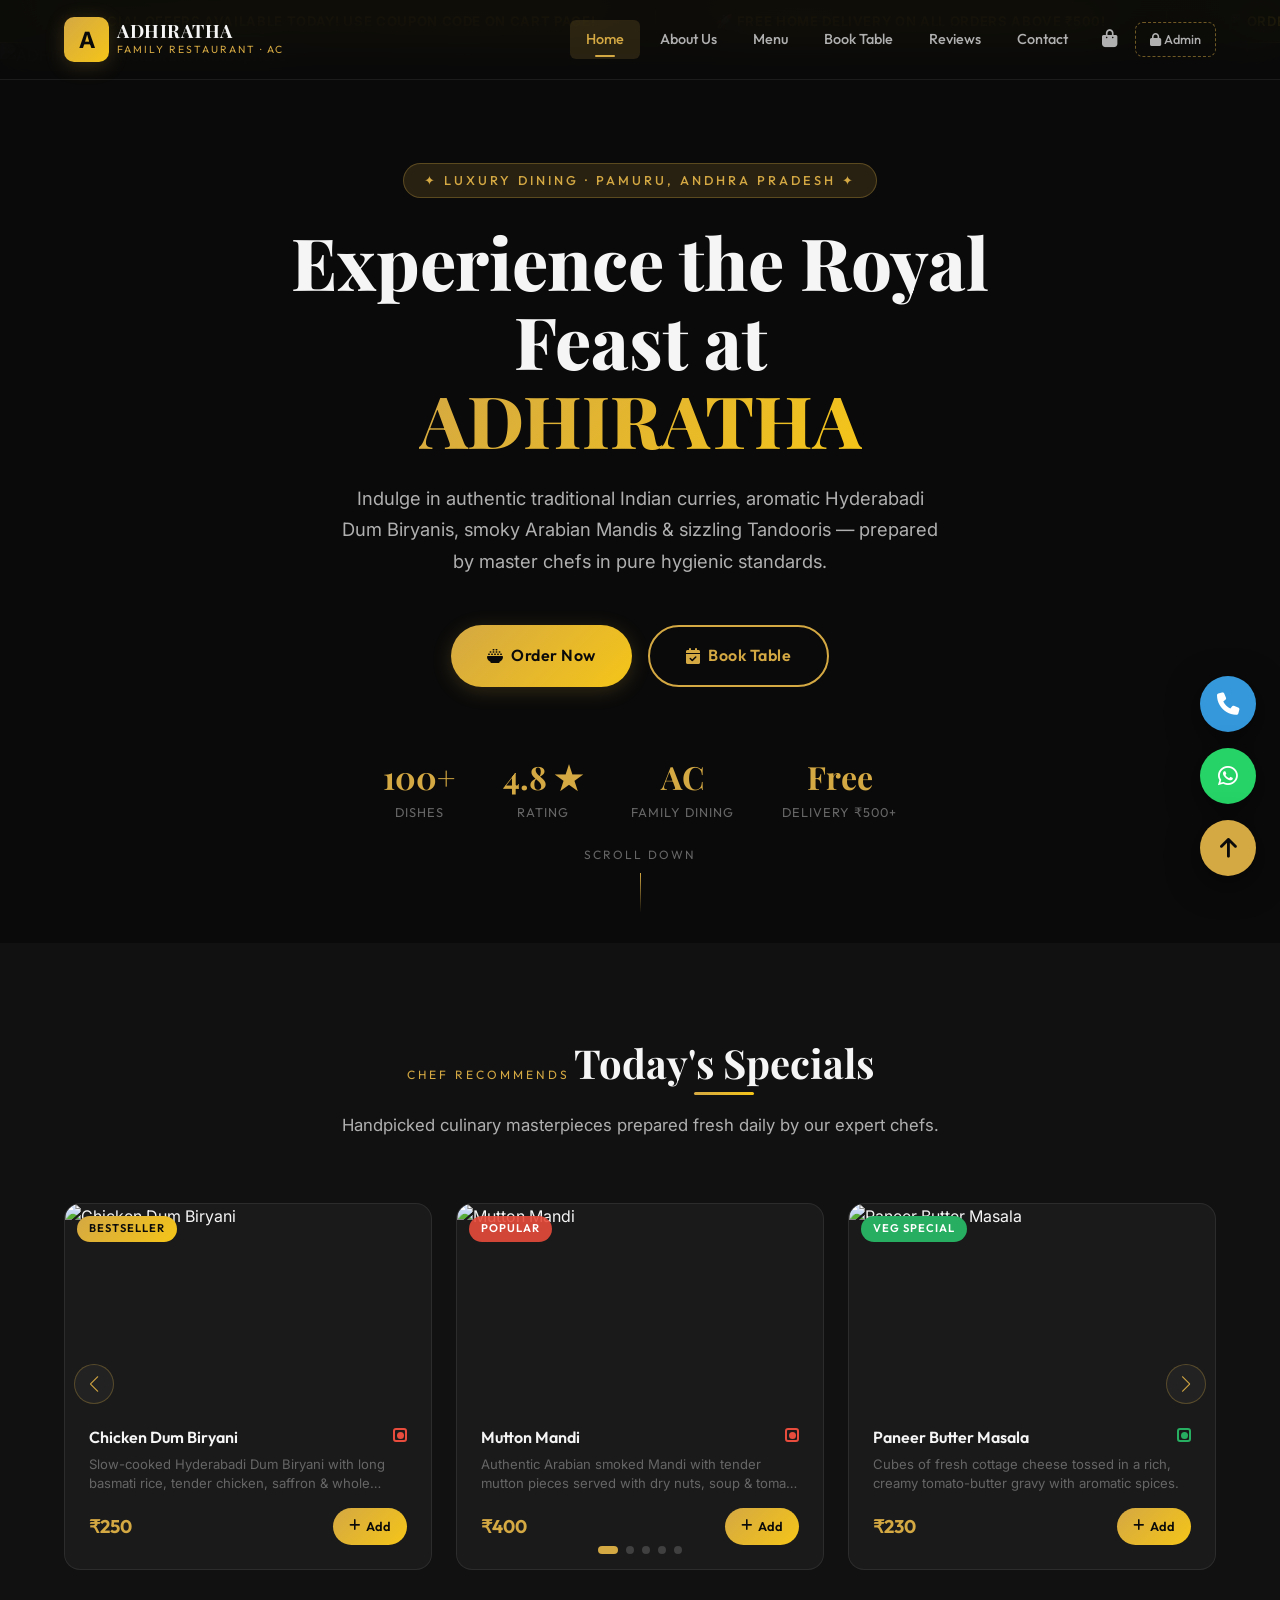
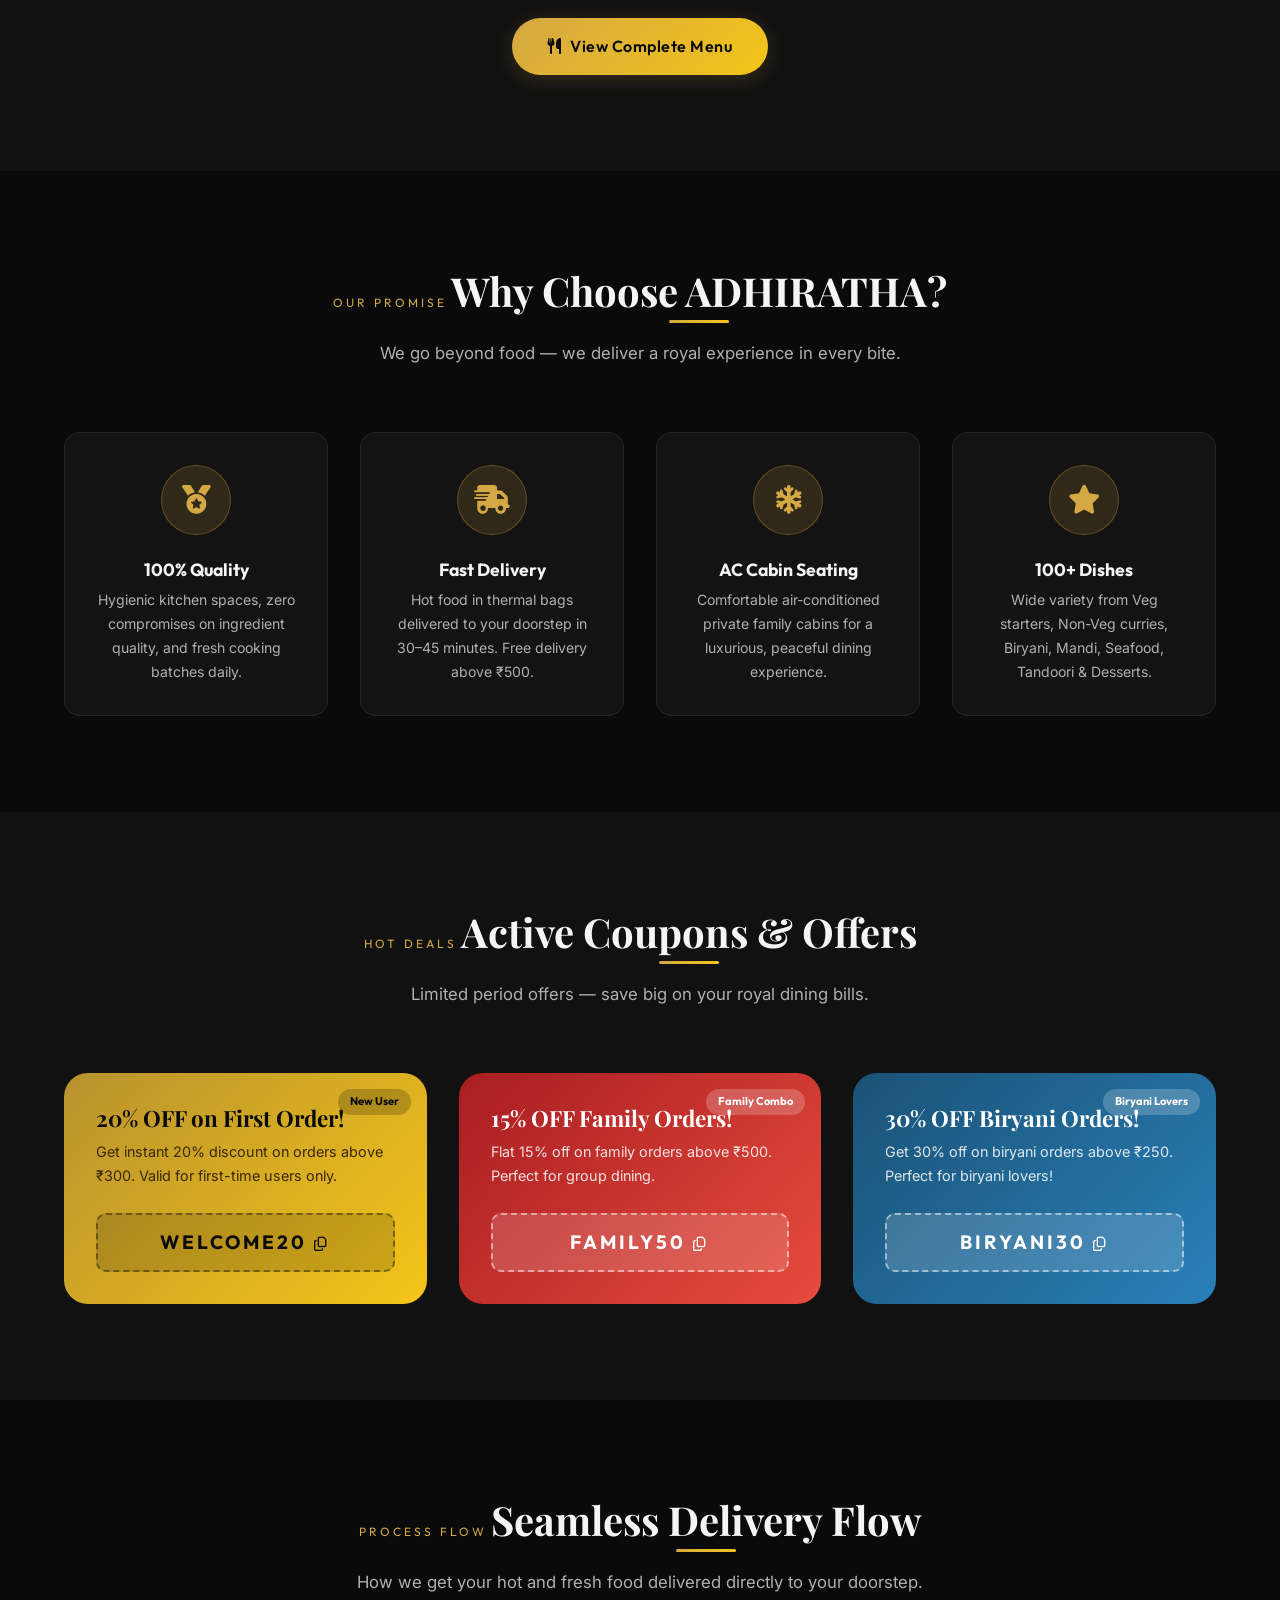
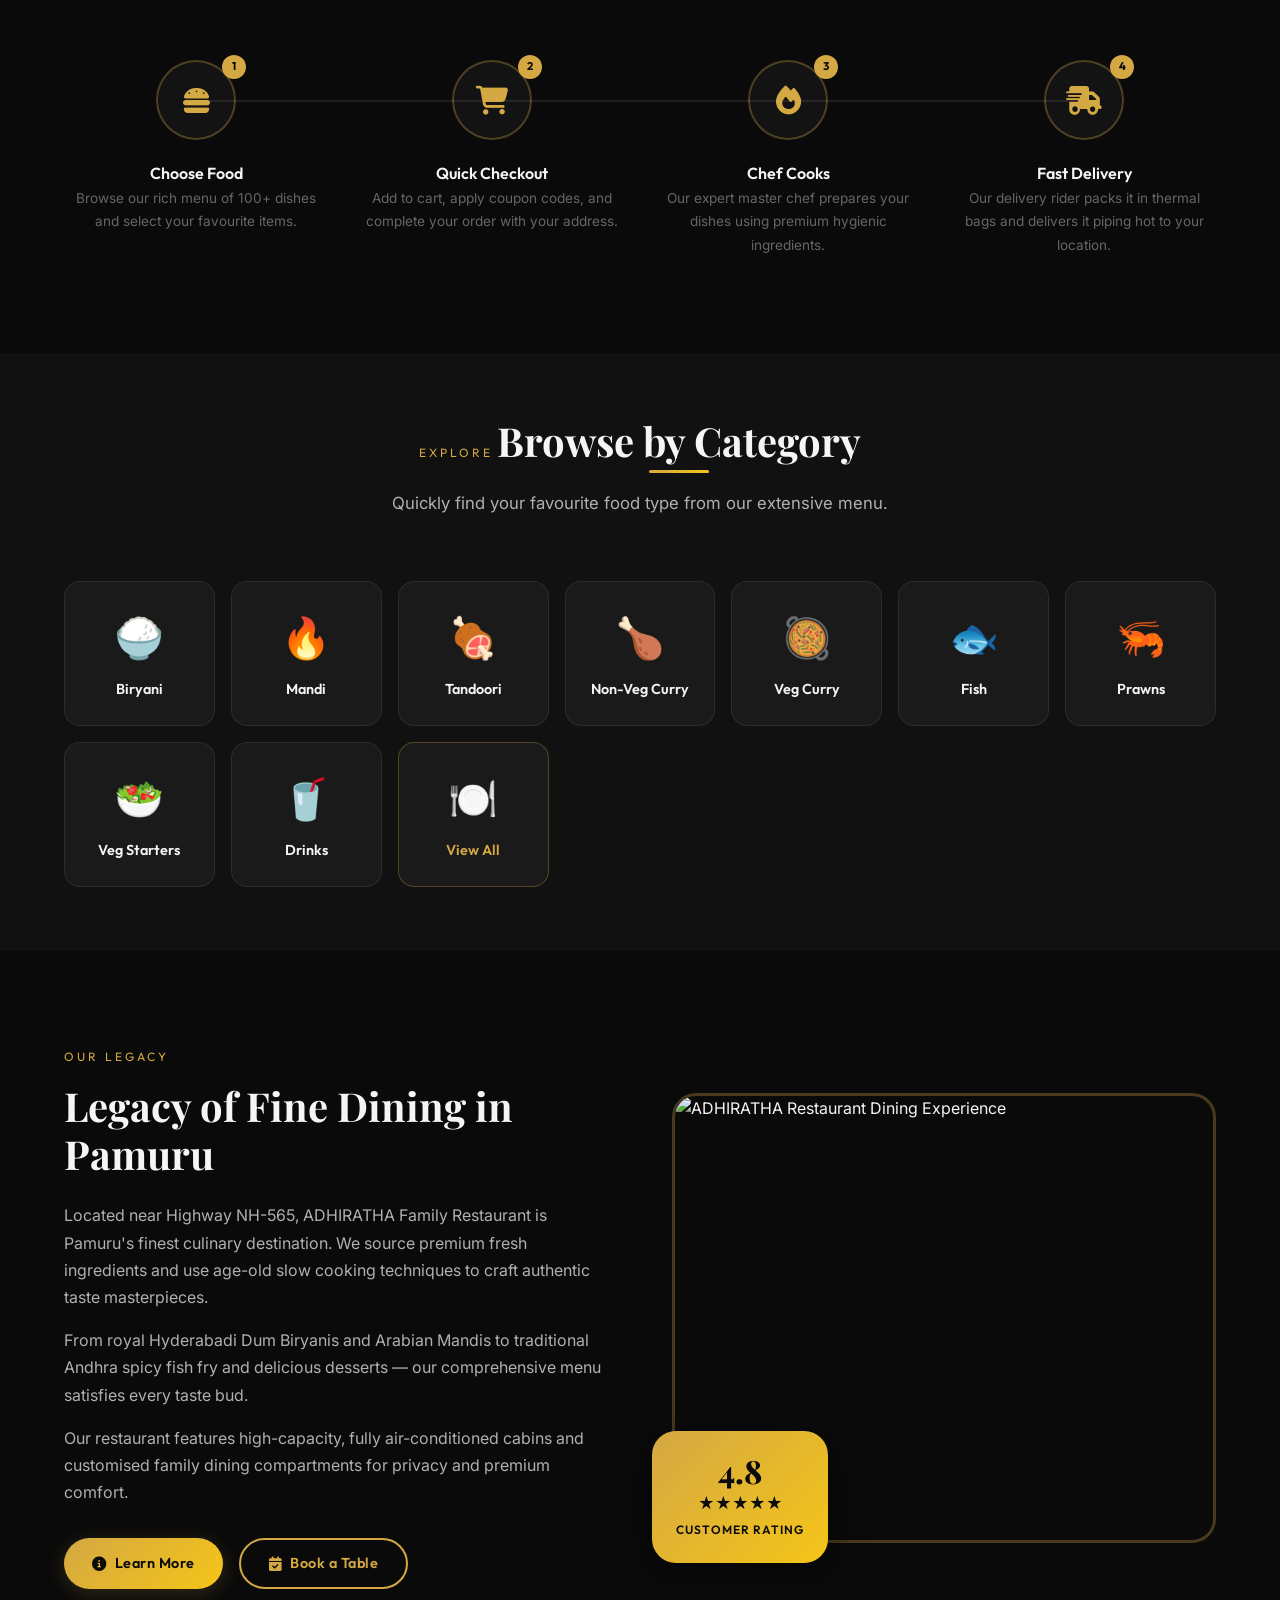
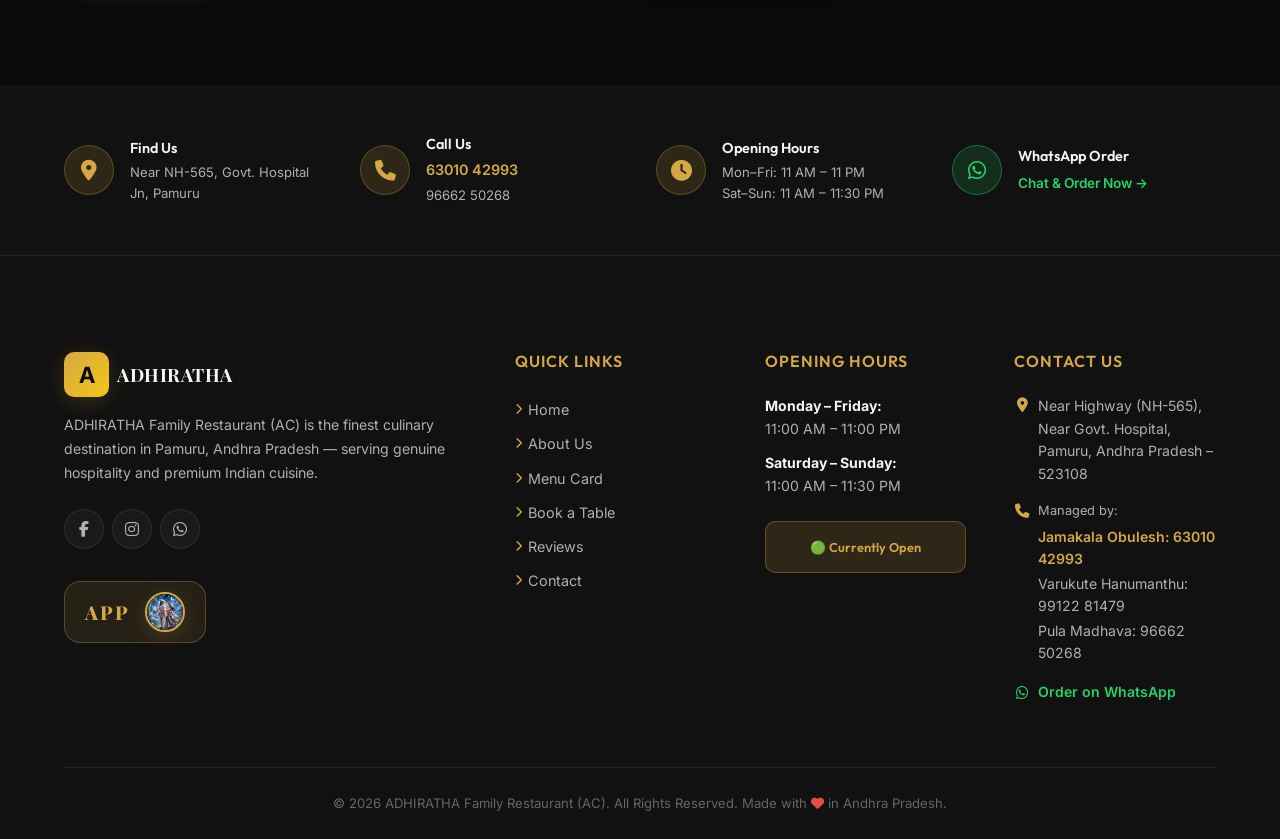
==== commit 99592553: "Fix mobile menu overlay and add krishan_radhe icon" ====
--- a/index.html
+++ b/index.html
@@ -3,7 +3,7 @@
 <head>
   <meta charset="UTF-8">
   <meta name="viewport" content="width=device-width, initial-scale=1.0">
-  <title>ADHIRATHA Family Restaurant (AC) — Pamuru, Andhra Pradesh</title>
+  <title>ADHIRATHA FAMILY RESTAURANT A/C PAMURU</title>
 
   <!-- SEO Meta Tags -->
   <meta name="description" content="ADHIRATHA FAMILY RESTAURANT (AC), Pamuru. Order food online, book tables, and enjoy delicious Biryani, Mandi, Tandoori & South Indian meals near Govt Hospital, Pamuru, Andhra Pradesh.">
@@ -18,7 +18,7 @@
   <!-- Open Graph / Social Media -->
   <meta property="og:type" content="restaurant">
   <meta property="og:url" content="https://guthitharun.github.io/restaurant---website/">
-  <meta property="og:title" content="ADHIRATHA Family Restaurant (AC) — Pamuru, Andhra Pradesh">
+  <meta property="og:title" content="ADHIRATHA FAMILY RESTAURANT A/C PAMURU">
   <meta property="og:description" content="Authentic Indian Biryani, Mandi, Tandoori & Curries in Pamuru, Andhra Pradesh. Order online or book a table today!">
   <meta property="og:site_name" content="ADHIRATHA Family Restaurant">
 
@@ -680,6 +680,7 @@
           <!-- App Badge Request -->
           <div style="margin-top:var(--space-xl); display:inline-flex; align-items:center; gap:15px; background:rgba(212,168,67,0.1); border:1px solid var(--border-gold); padding:10px 20px; border-radius:var(--radius-lg);">
             <div style="font-family:var(--font-heading); font-size:1.2rem; font-weight:800; color:var(--gold); letter-spacing:2px;">APP</div>
+            <img src="images/krishan_radhe.png" alt="Lord Krishna and Radha" style="width: 40px; height: 40px; border-radius: 50%; border: 2px solid var(--gold); object-fit: cover; box-shadow: var(--shadow-gold);">
           </div>
         </div>
 
--- a/css/responsive.css
+++ b/css/responsive.css
@@ -98,7 +98,7 @@
     position: fixed;
     inset: 0;
     background: rgba(0, 0, 0, 0.5);
-    z-index: calc(var(--z-overlay) - 1);
+    z-index: calc(var(--z-navbar) - 1);
   }
 
   .nav-overlay.active {
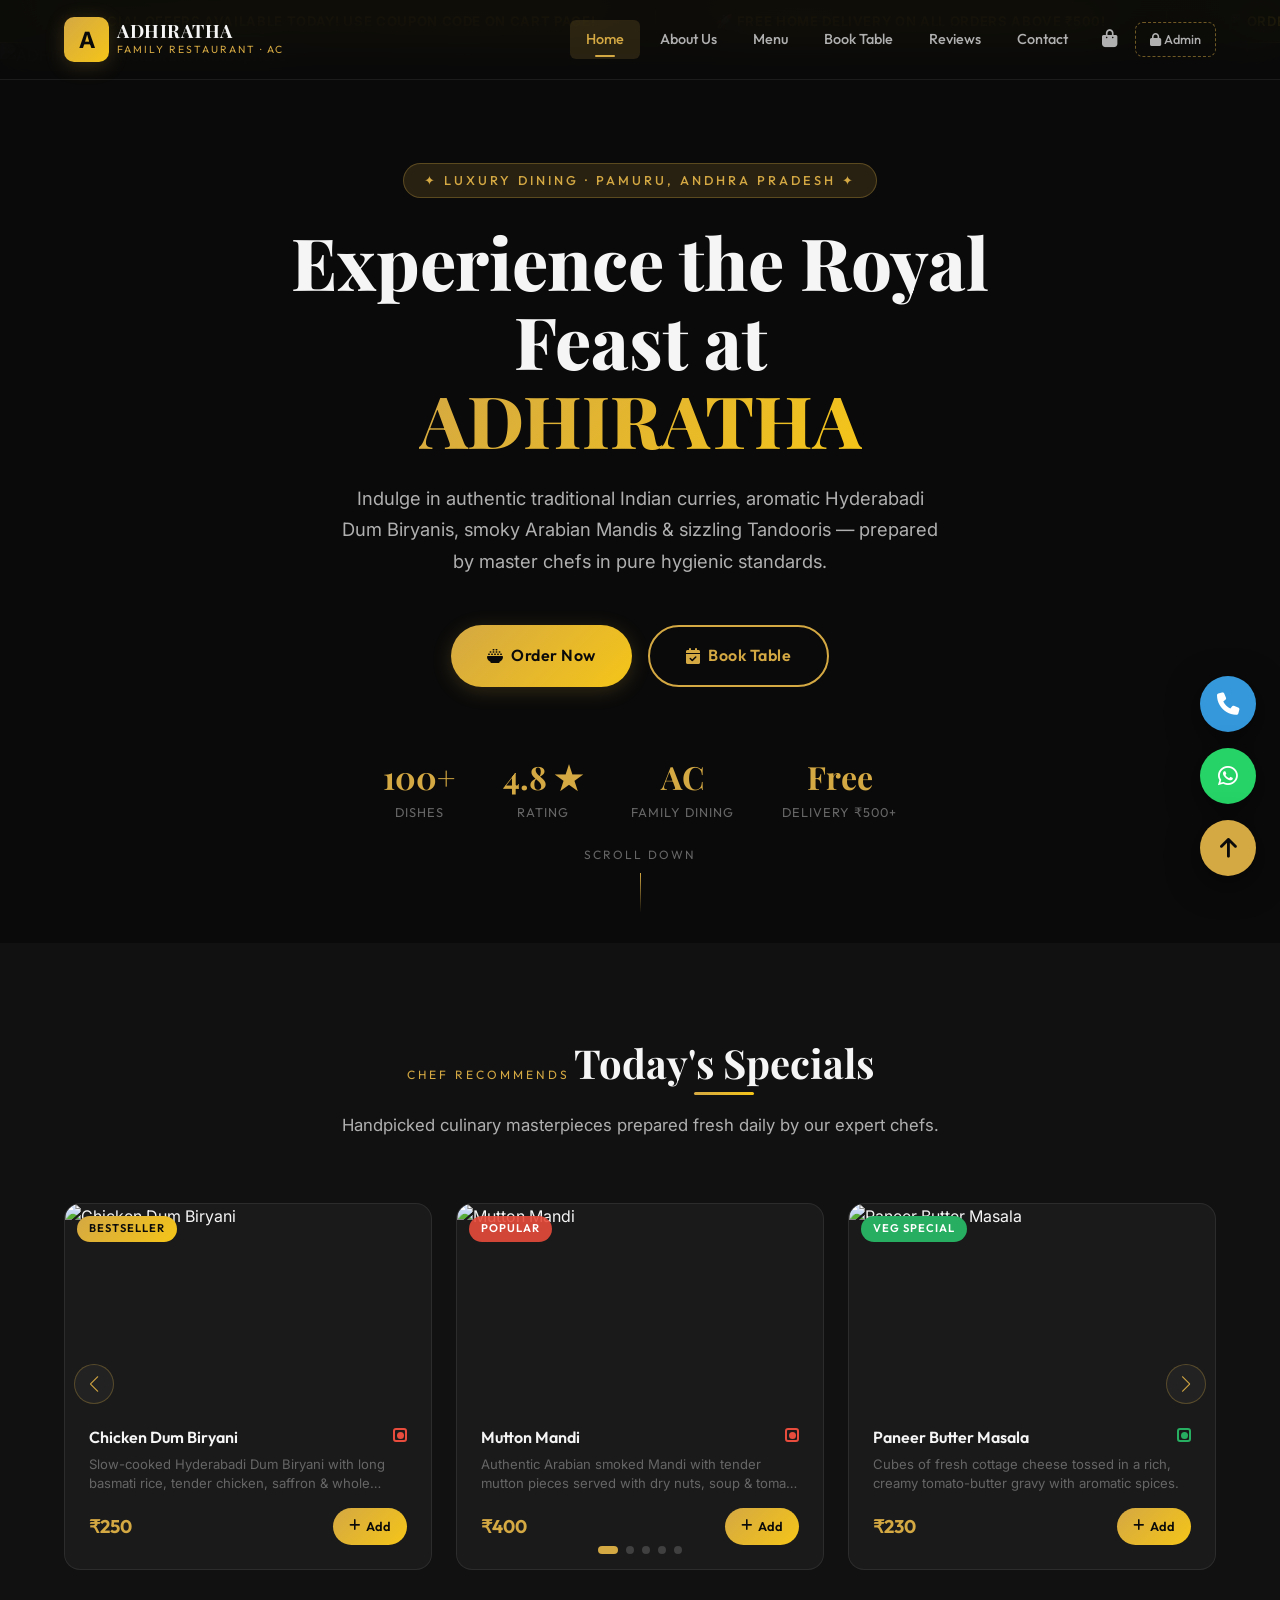
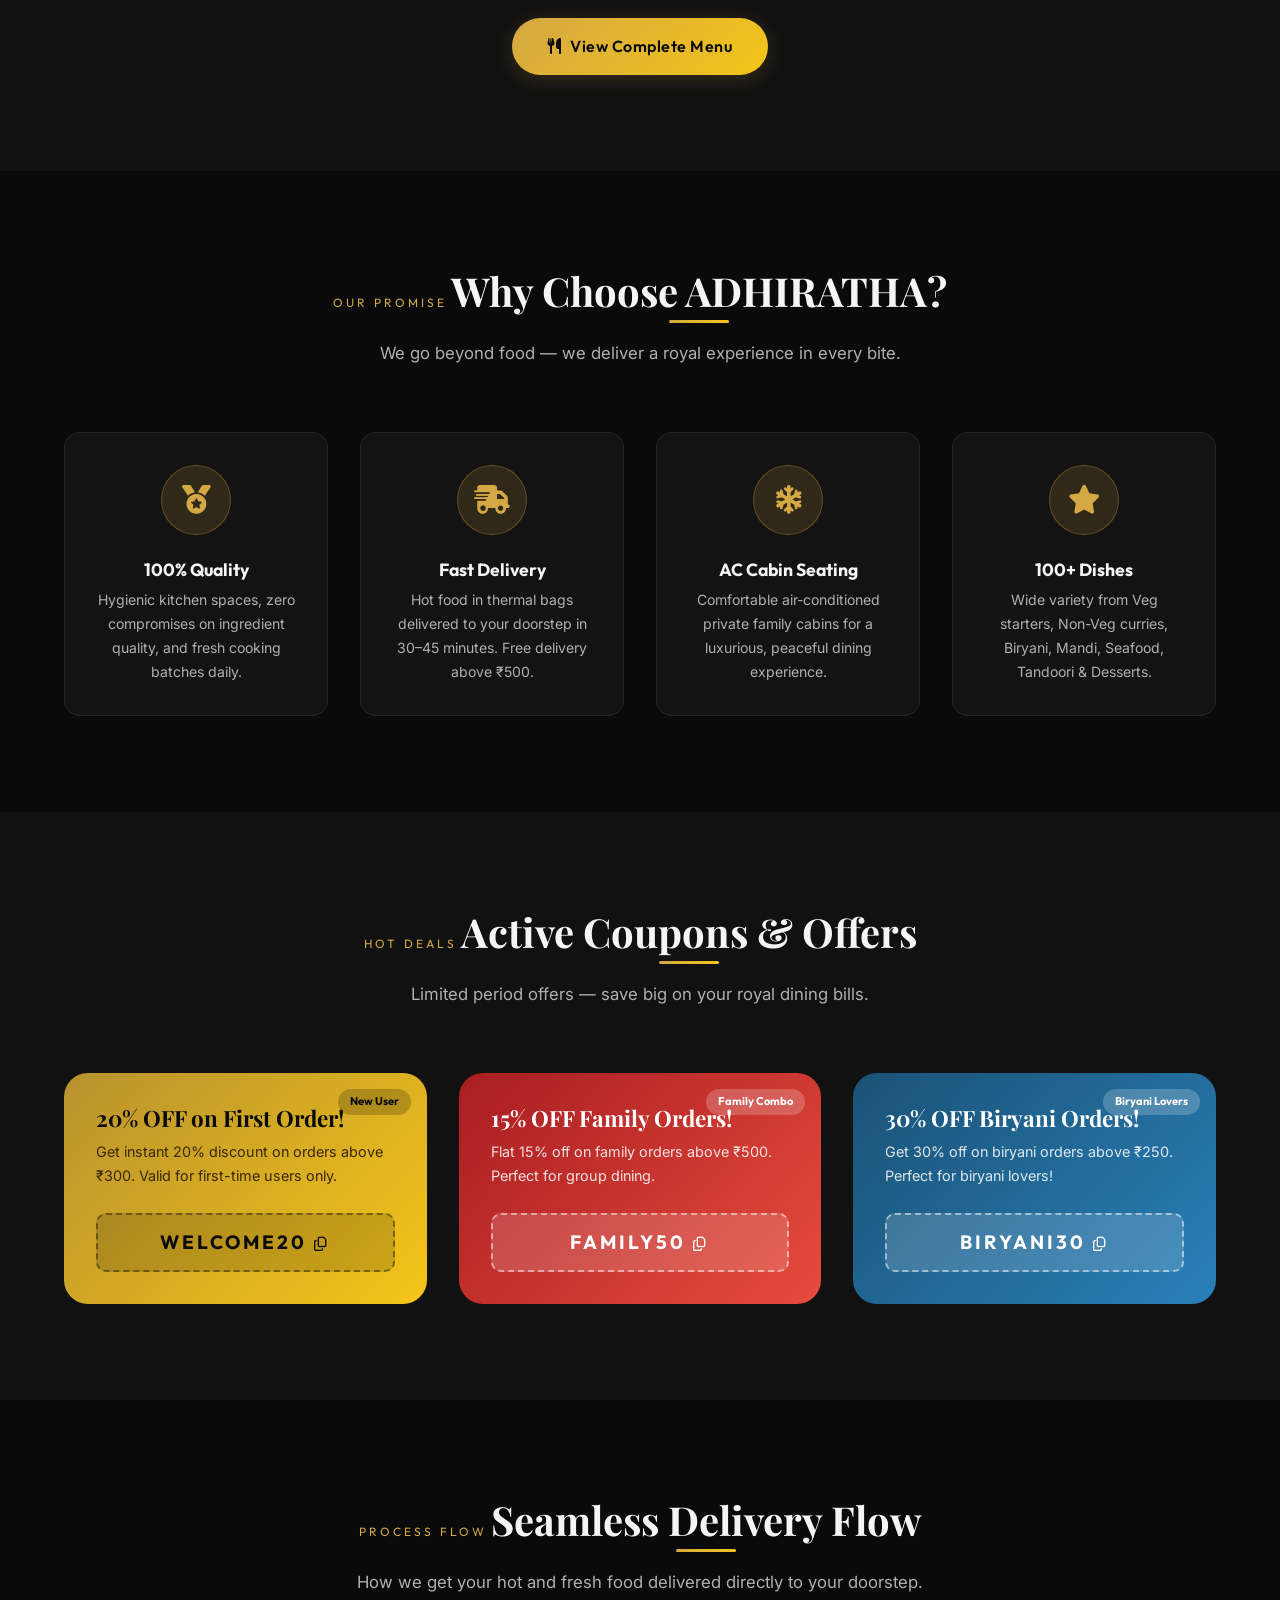
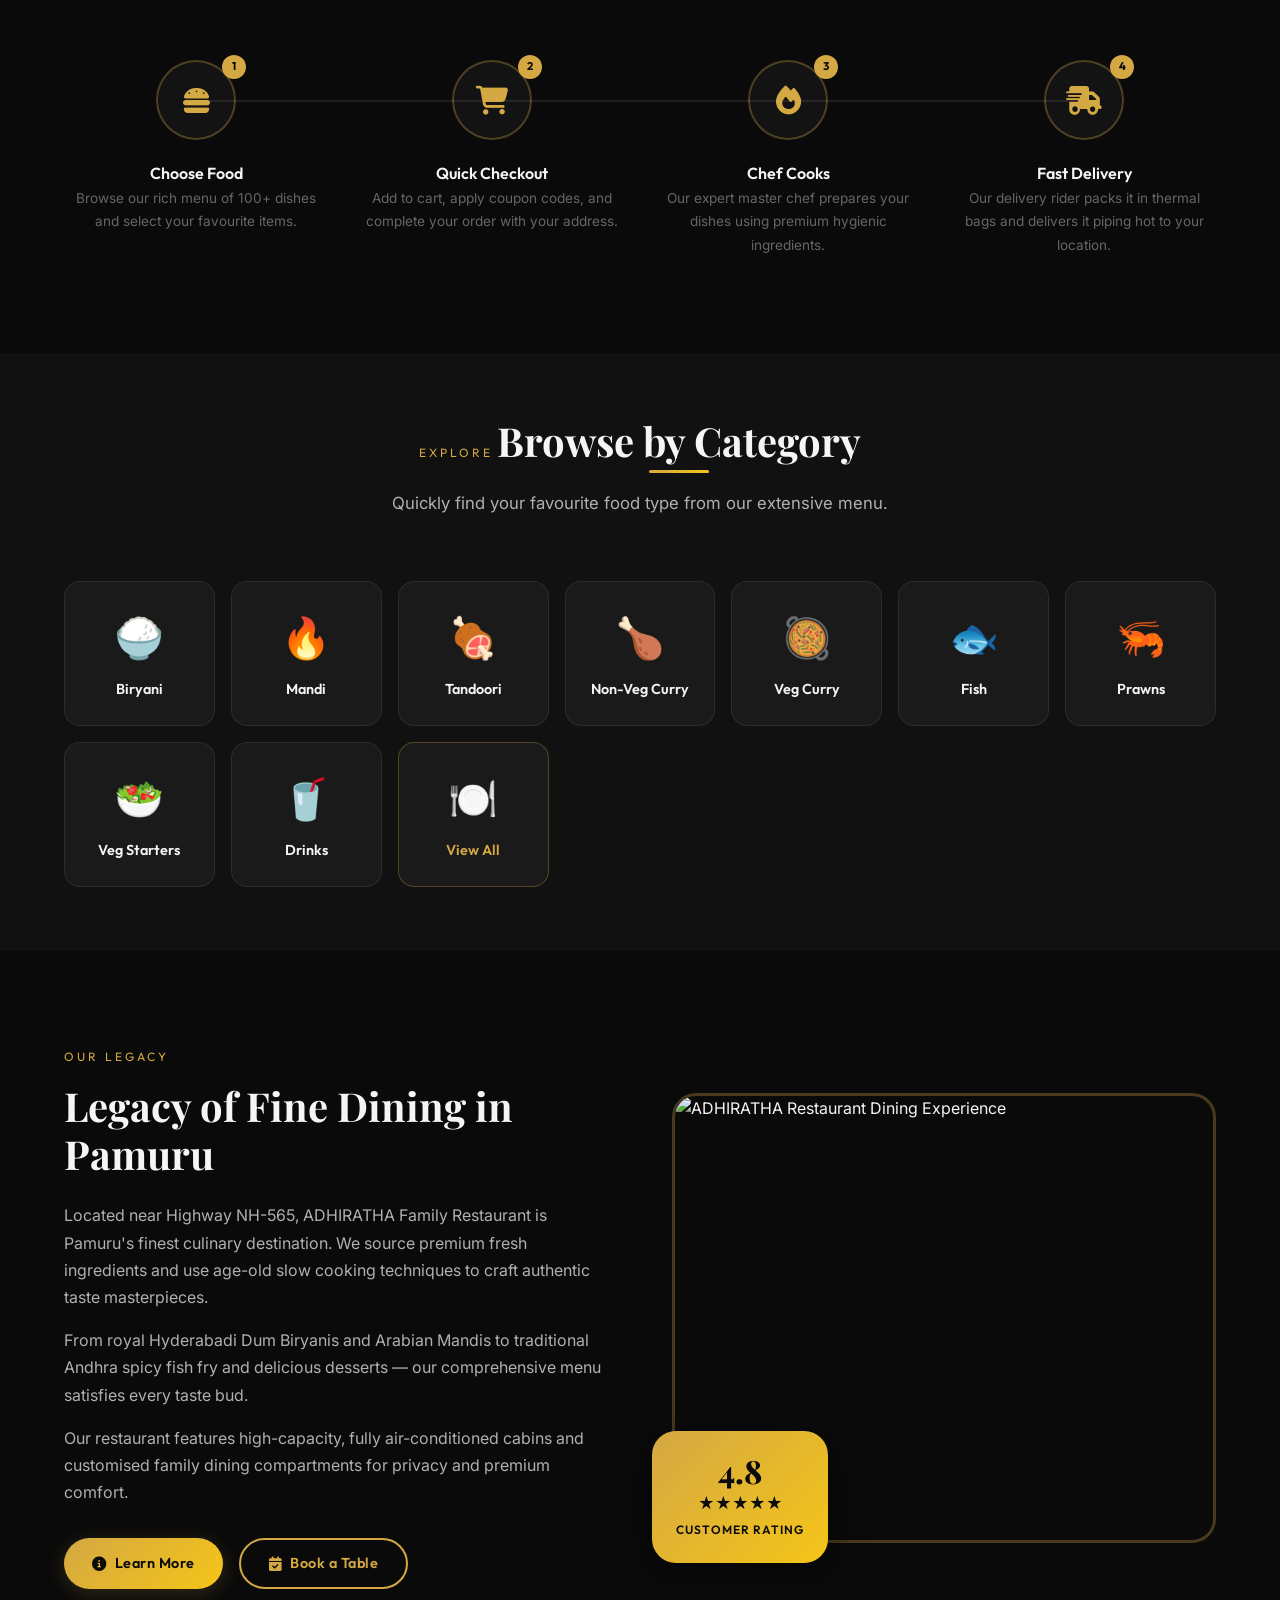
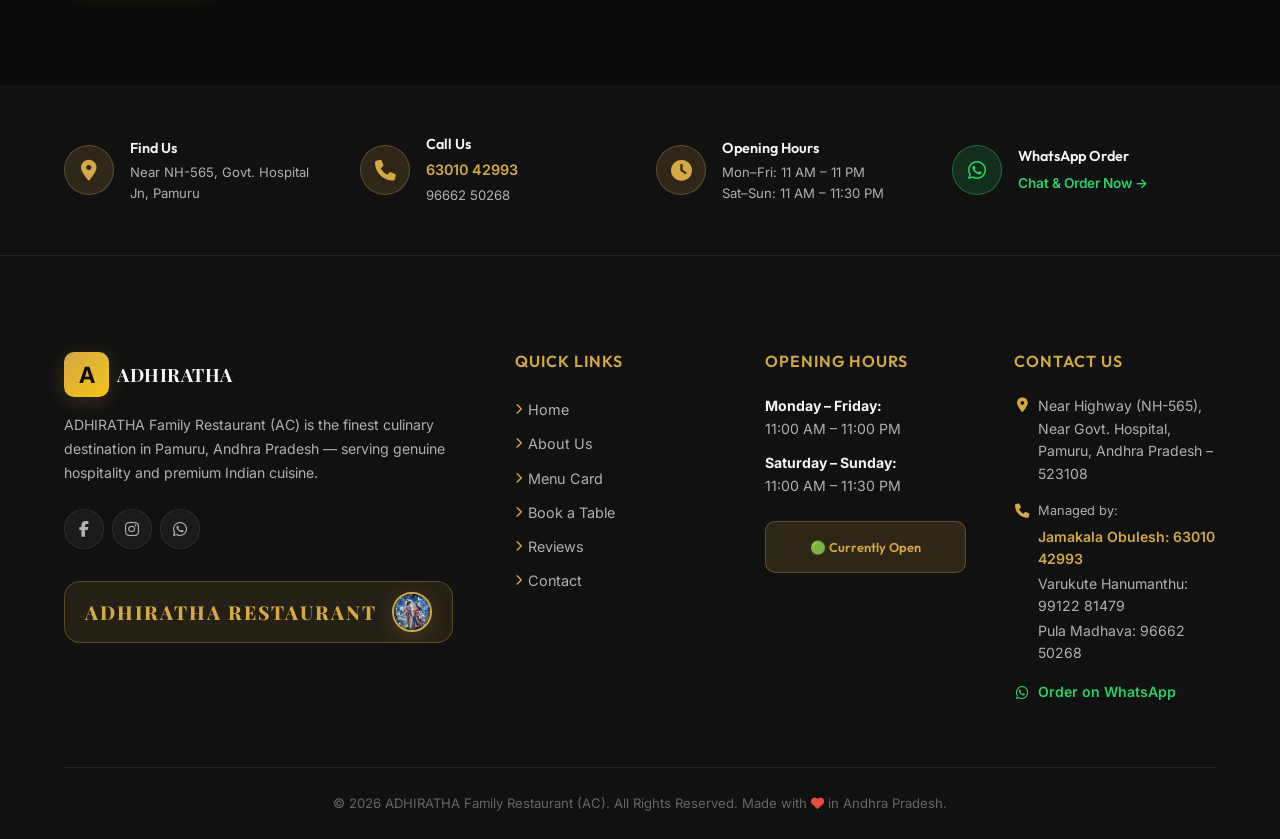
==== commit 2768c32f: "Update link text to ADHIRATHA RESTAURANT and add cache busters for CSS" ====
--- a/index.html
+++ b/index.html
@@ -58,8 +58,8 @@
   <link rel="stylesheet" href="https://cdn.jsdelivr.net/npm/swiper@9/swiper-bundle.min.css">
 
   <!-- Main Stylesheet -->
-  <link rel="stylesheet" href="css/style.css">
-  <link rel="stylesheet" href="css/responsive.css">
+  <link rel="stylesheet" href="css/style.css?v=2">
+  <link rel="stylesheet" href="css/responsive.css?v=2">
 </head>
 <body>
 
@@ -679,7 +679,7 @@
 
           <!-- App Badge Request -->
           <div style="margin-top:var(--space-xl); display:inline-flex; align-items:center; gap:15px; background:rgba(212,168,67,0.1); border:1px solid var(--border-gold); padding:10px 20px; border-radius:var(--radius-lg);">
-            <div style="font-family:var(--font-heading); font-size:1.2rem; font-weight:800; color:var(--gold); letter-spacing:2px;">APP</div>
+            <div style="font-family:var(--font-heading); font-size:1.2rem; font-weight:800; color:var(--gold); letter-spacing:2px;">ADHIRATHA RESTAURANT</div>
             <img src="images/krishan_radhe.png" alt="Lord Krishna and Radha" style="width: 40px; height: 40px; border-radius: 50%; border: 2px solid var(--gold); object-fit: cover; box-shadow: var(--shadow-gold);">
           </div>
         </div>
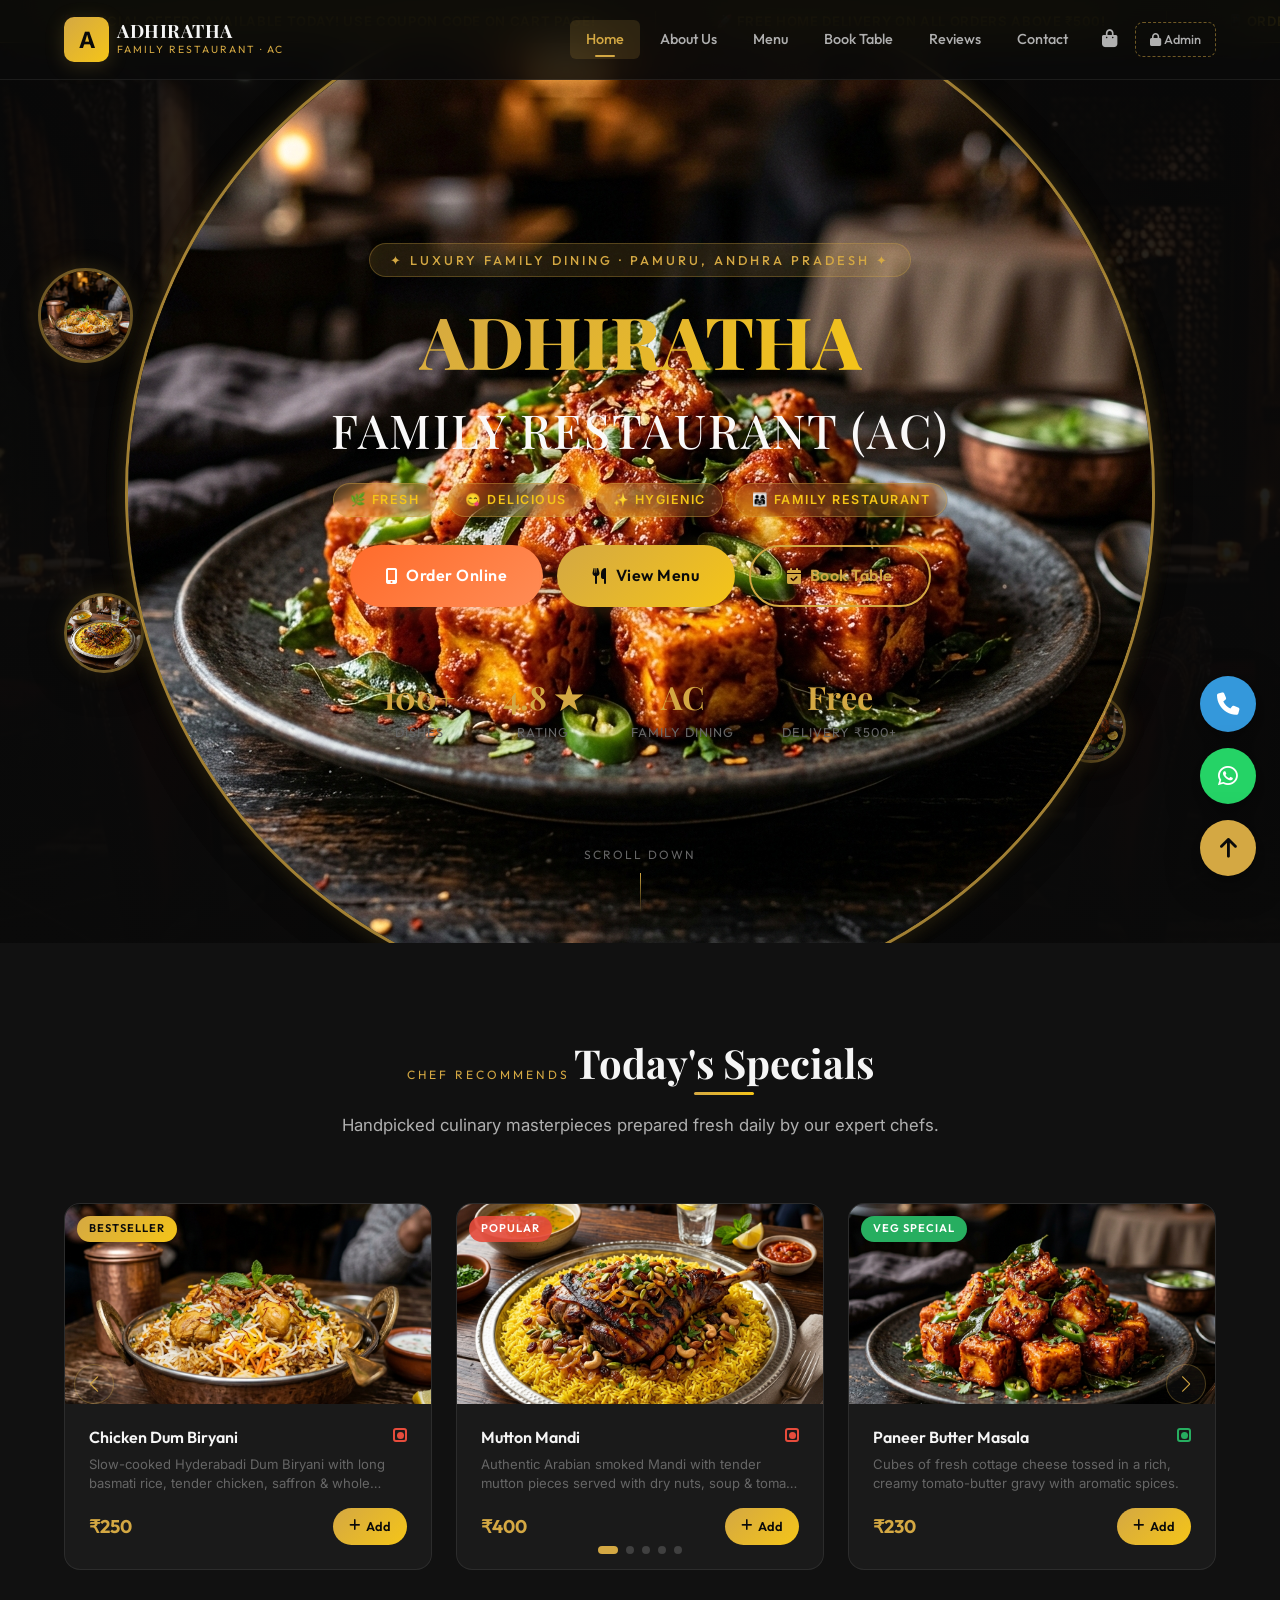
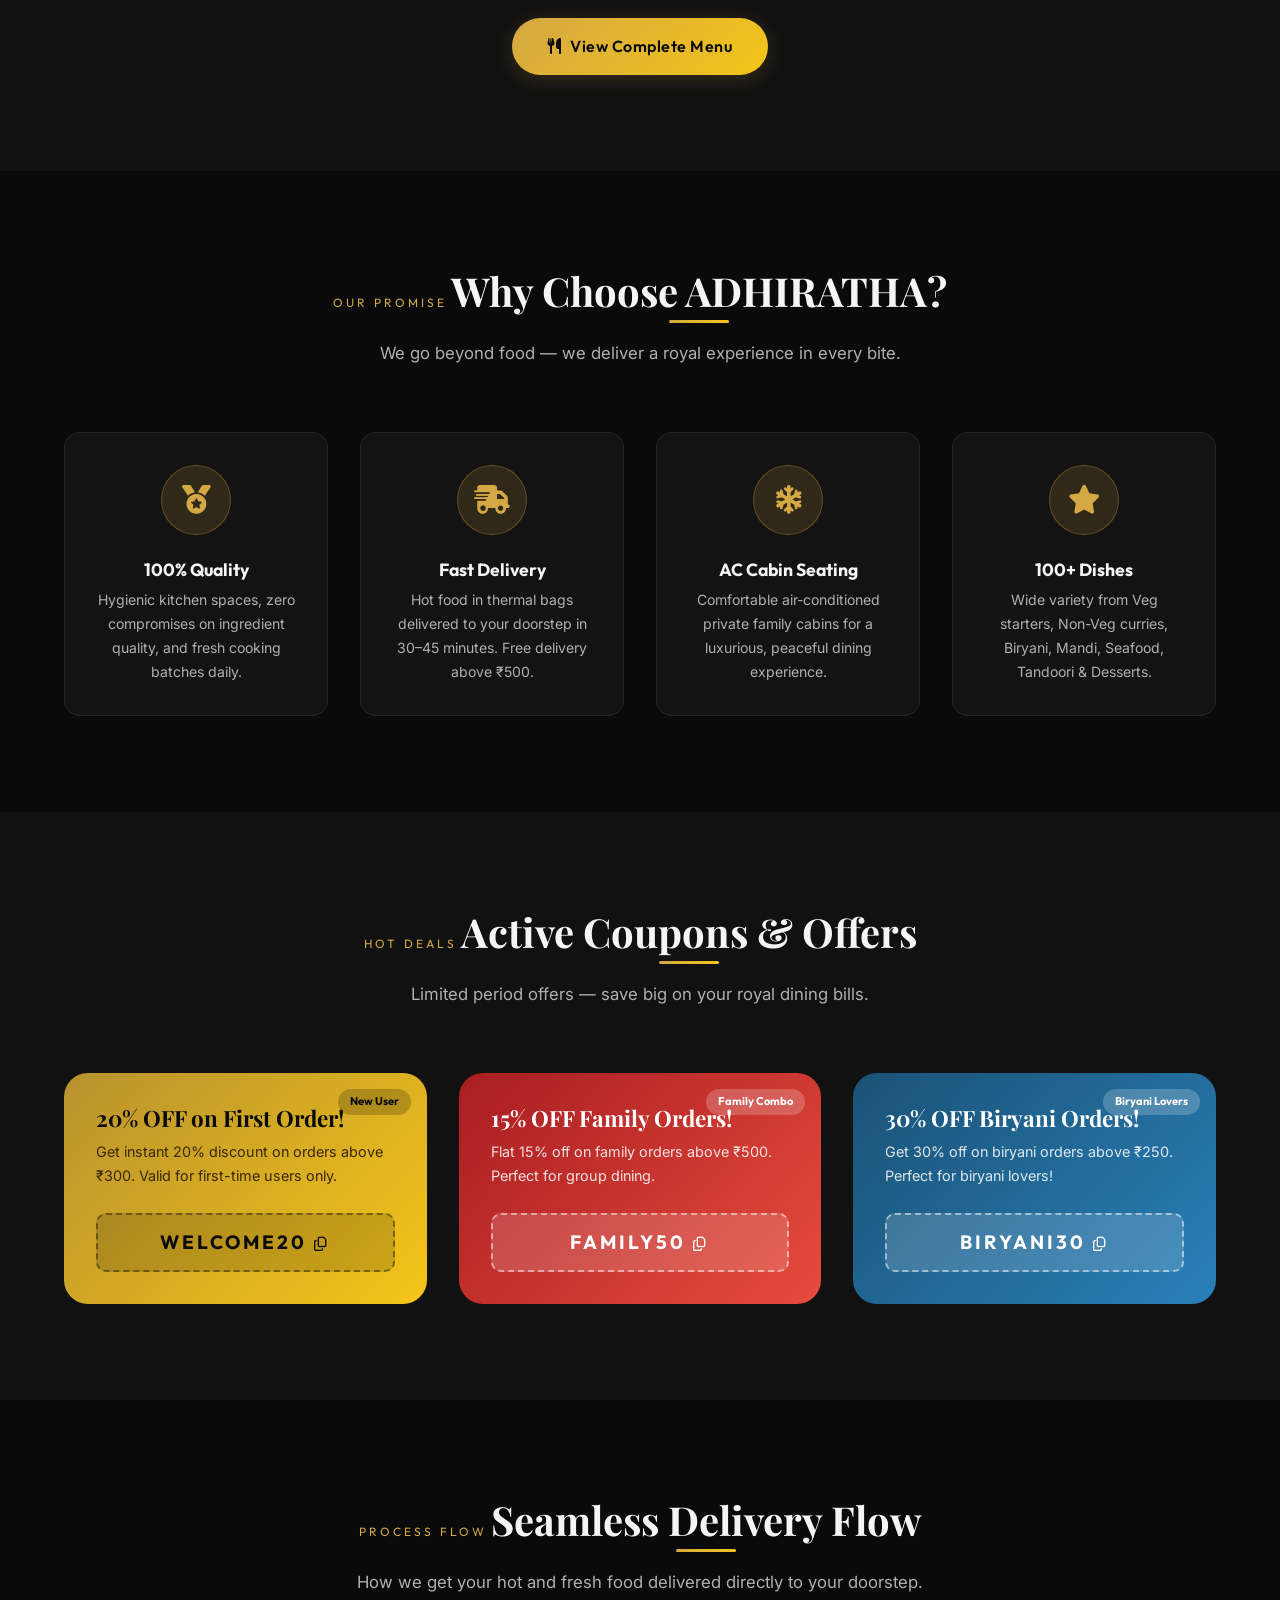
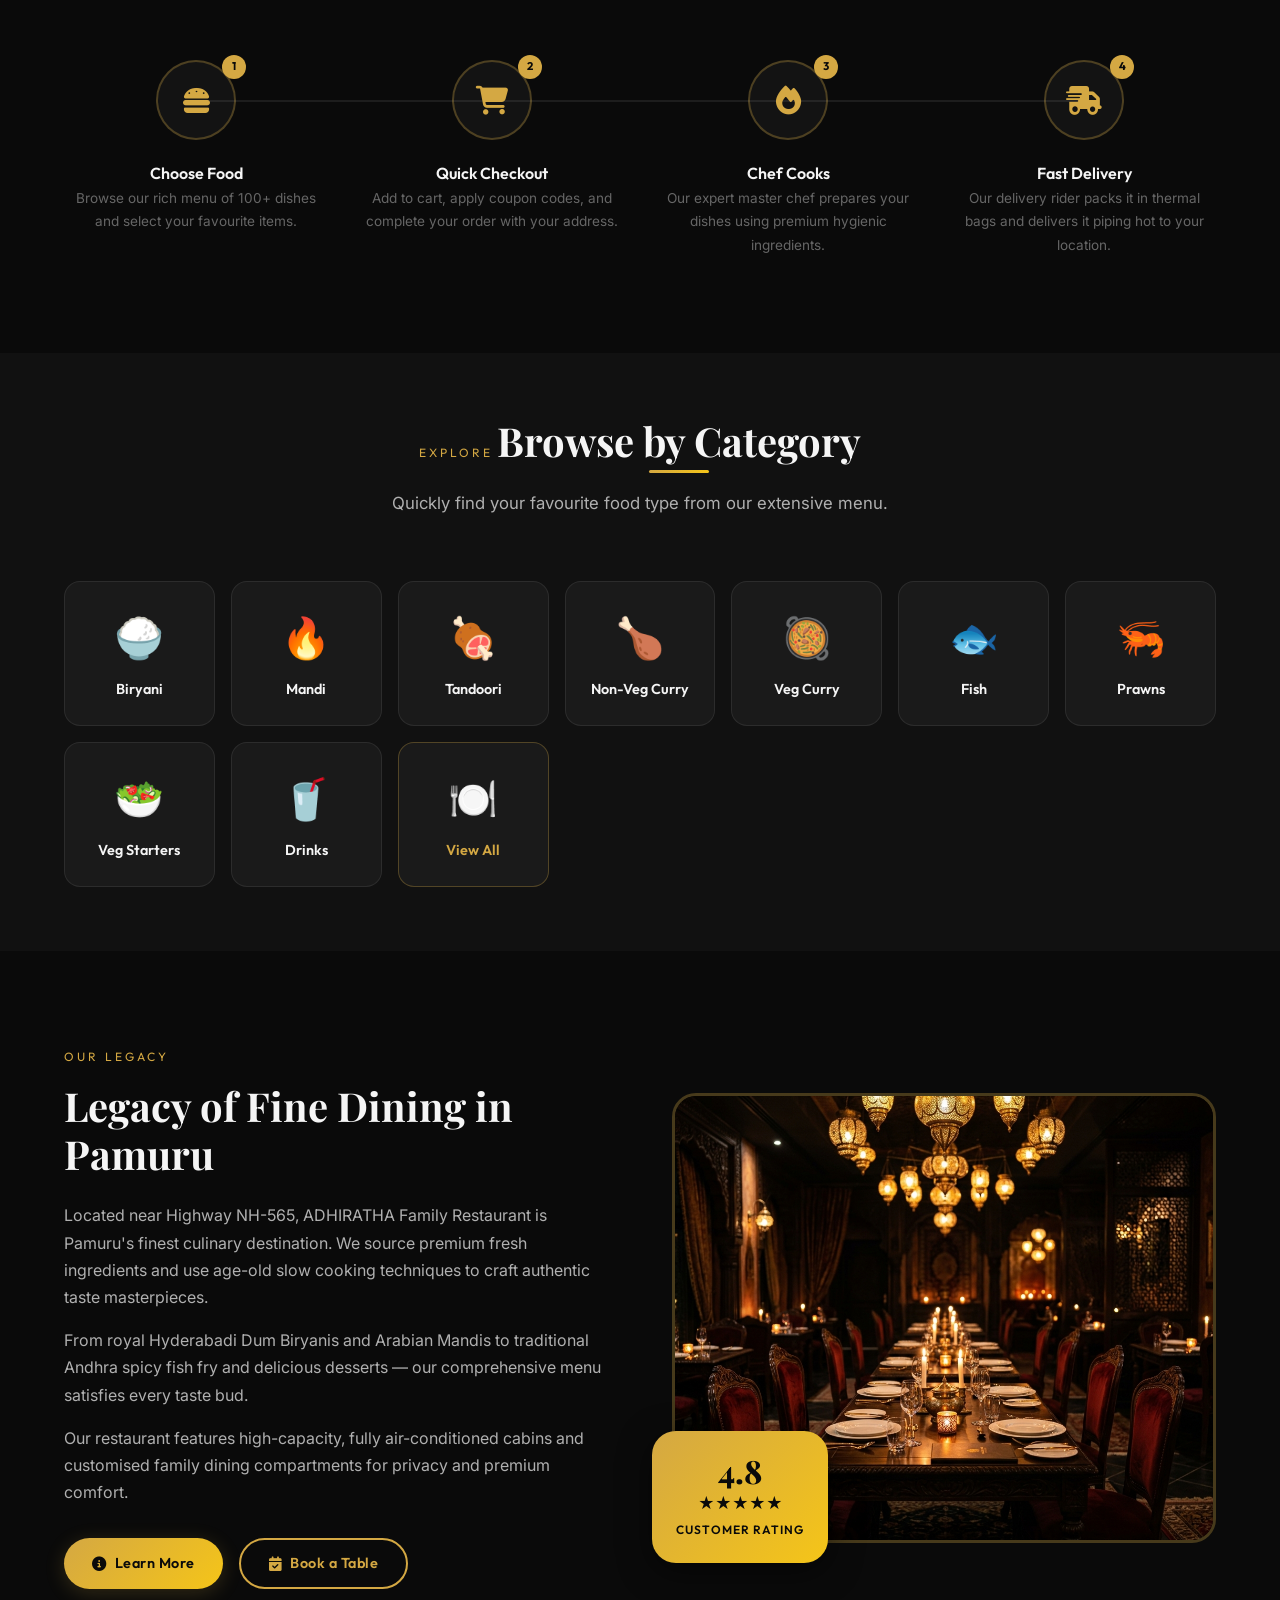
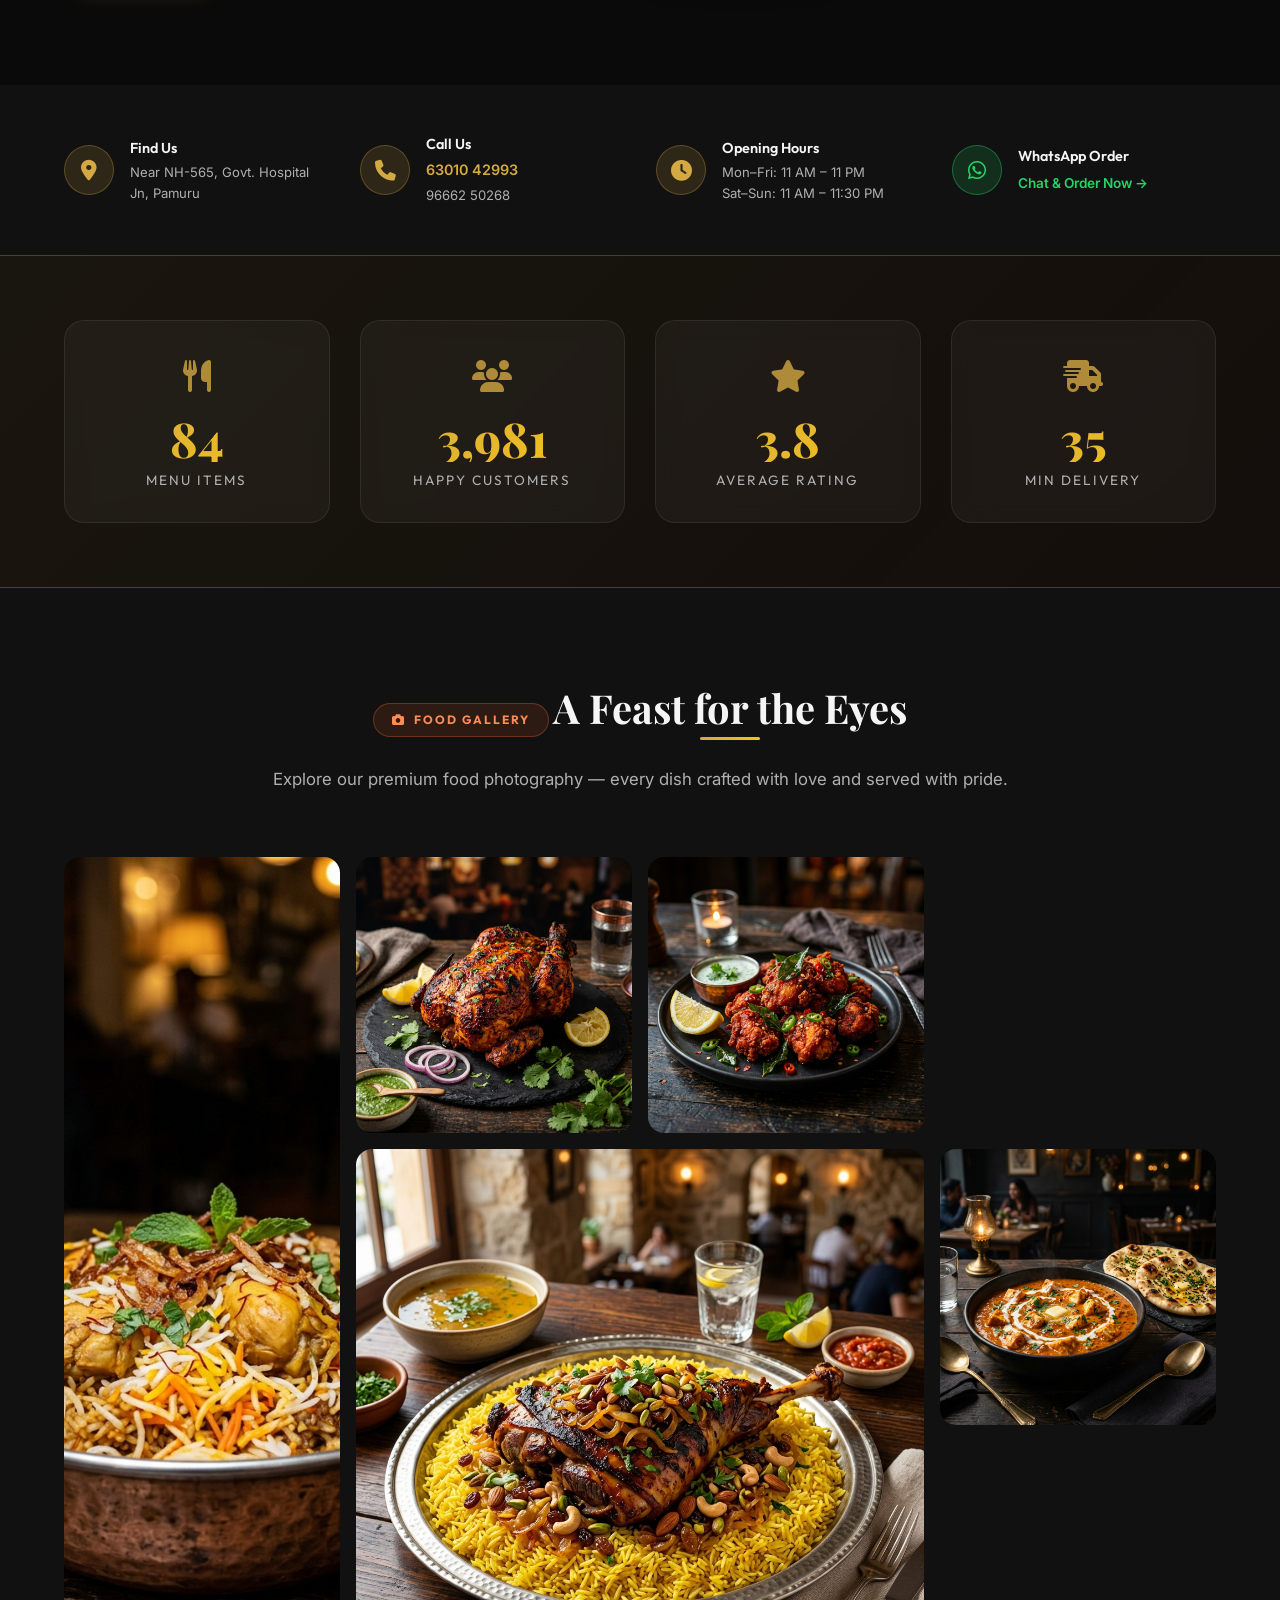
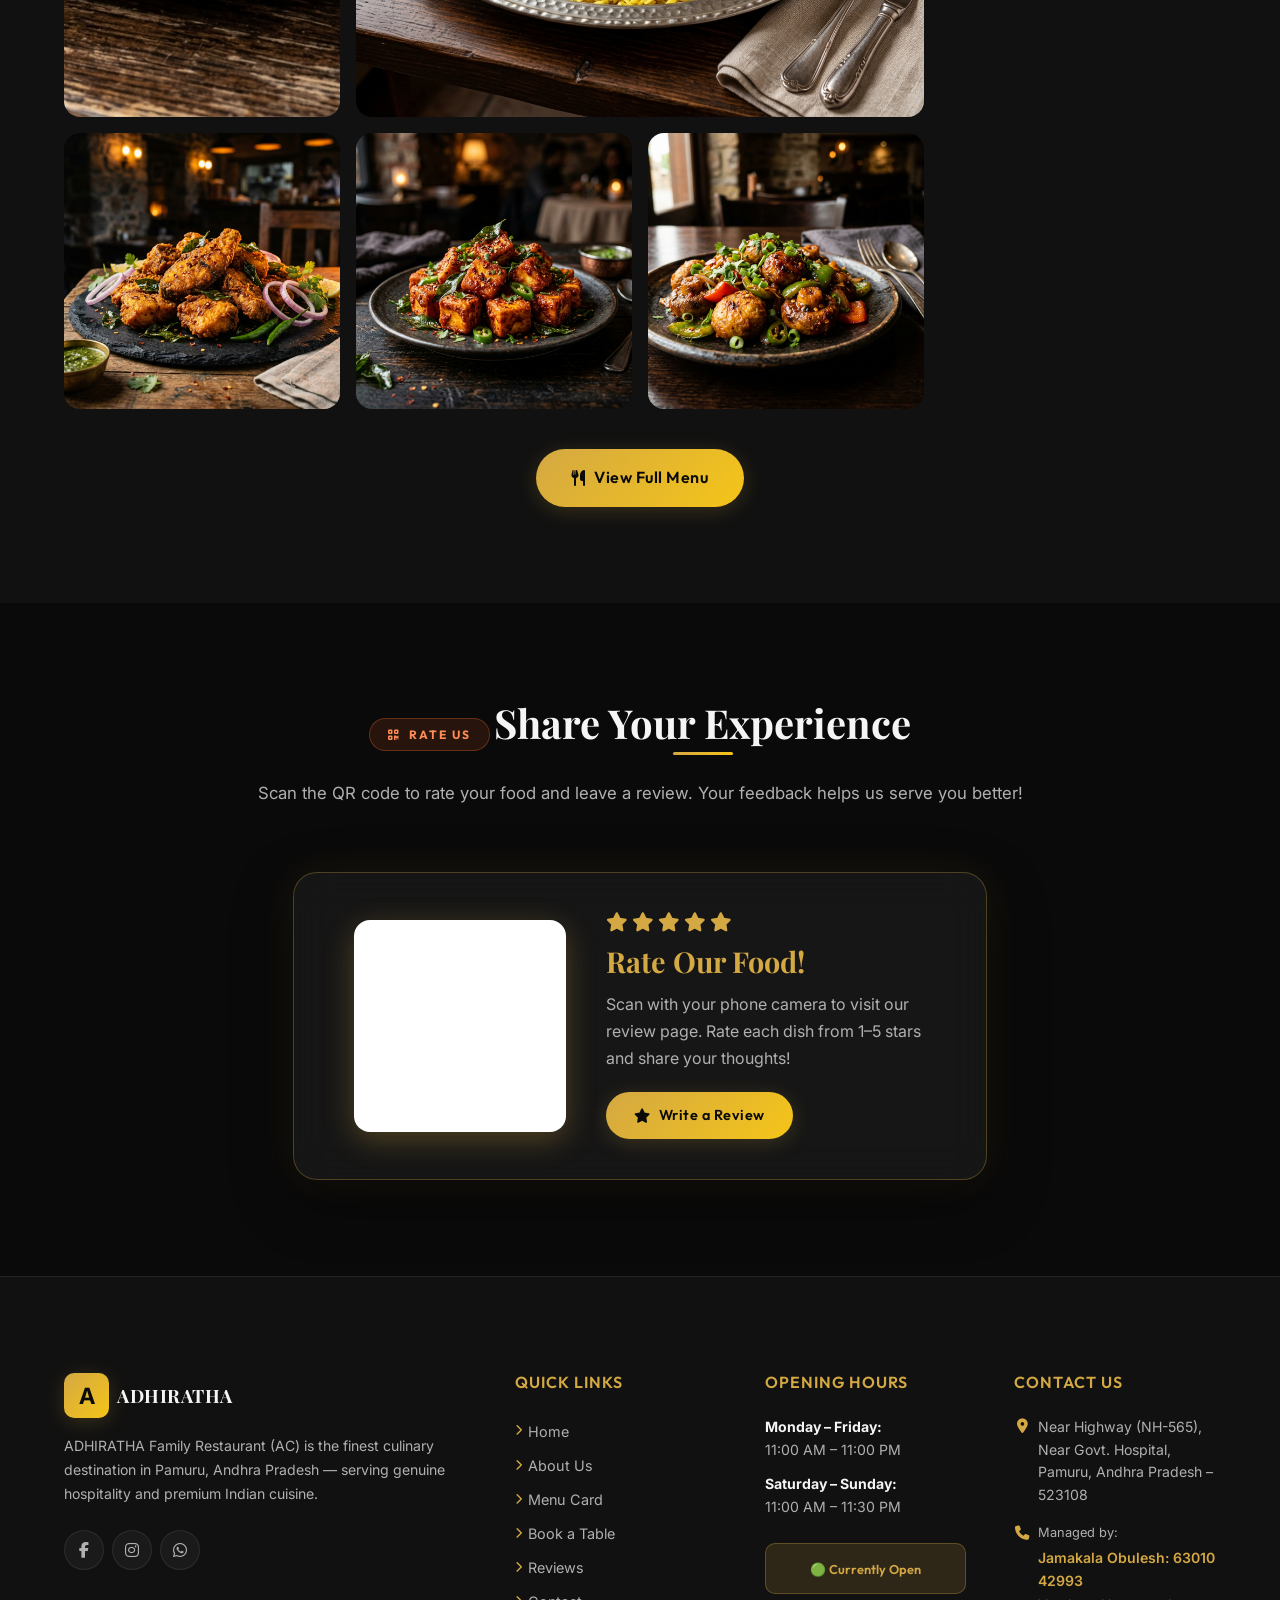
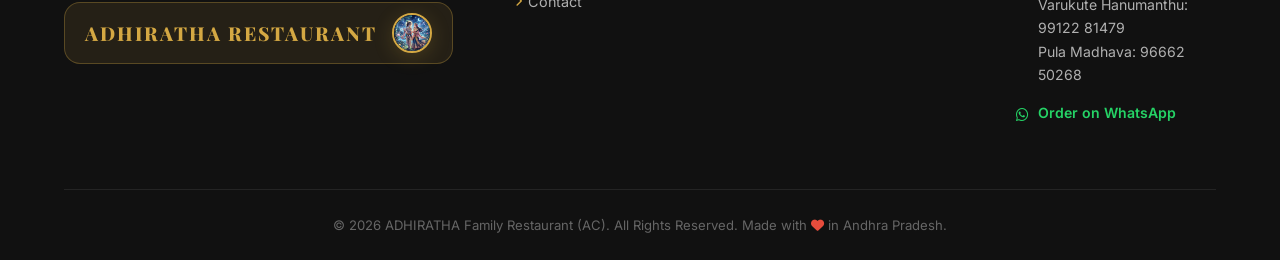
==== commit 5b5a11c6: "Update menu photos and fix missing image fallbacks" ====
--- a/index.html
+++ b/index.html
@@ -1,13 +1,16 @@
 <!DOCTYPE html>
 <html lang="en">
+
 <head>
   <meta charset="UTF-8">
   <meta name="viewport" content="width=device-width, initial-scale=1.0">
-  <title>ADHIRATHA FAMILY RESTAURANT A/C PAMURU</title>
+  <title>ADHIRATHA FAMILY RESTAURANT (AC) | Family Restaurant in Pamuru</title>
 
   <!-- SEO Meta Tags -->
-  <meta name="description" content="ADHIRATHA FAMILY RESTAURANT (AC), Pamuru. Order food online, book tables, and enjoy delicious Biryani, Mandi, Tandoori & South Indian meals near Govt Hospital, Pamuru, Andhra Pradesh.">
-  <meta name="keywords" content="Adhiratha Restaurant, Pamuru restaurant, family restaurant Pamuru, order food Pamuru, Biryani Pamuru, Mandi Pamuru, AC Restaurant Pamuru, Chicken Biryani Pamuru, Andhra Food, Table Booking Pamuru">
+  <meta name="description"
+    content="Order delicious Veg &amp; Non-Veg food, Biryani, Tandoori, Mandi, Soups and Curries from ADHIRATHA FAMILY RESTAURANT (AC), Pamuru. Fast delivery within 45 minutes, family dining and takeaway available.">
+  <meta name="keywords"
+    content="Adhiratha Restaurant, Pamuru restaurant, family restaurant Pamuru, order food Pamuru, Biryani Pamuru, Mandi Pamuru, AC Restaurant Pamuru, Chicken Biryani Pamuru, Andhra Food, Table Booking Pamuru">
   <meta name="author" content="Tharun">
   <meta name="robots" content="index, follow">
   <link rel="canonical" href="https://guthitharun.github.io/restaurant---website/">
@@ -18,8 +21,10 @@
   <!-- Open Graph / Social Media -->
   <meta property="og:type" content="restaurant">
   <meta property="og:url" content="https://guthitharun.github.io/restaurant---website/">
-  <meta property="og:title" content="ADHIRATHA FAMILY RESTAURANT A/C PAMURU">
-  <meta property="og:description" content="Authentic Indian Biryani, Mandi, Tandoori & Curries in Pamuru, Andhra Pradesh. Order online or book a table today!">
+  <meta property="og:title" content="ADHIRATHA FAMILY RESTAURANT  PAMUR(AC)">
+  <meta property="og:description" content="Pamuru's favourite family restaurant serving fresh and delicious food.">
+  <meta property="og:image" content="images/hero-banner.jpg">
+  <meta property="og:type" content="website">
   <meta property="og:site_name" content="ADHIRATHA Family Restaurant">
 
   <!-- Geo Tags for local SEO -->
@@ -35,21 +40,29 @@
     "url": "https://guthitharun.github.io/restaurant---website/",
     "description": "Authentic South Indian, Biryani, Mandi, Tandoori and Curry restaurant in Pamuru, Andhra Pradesh.",
     "servesCuisine": ["South Indian", "Biryani", "Mandi", "Tandoori", "Curry"],
+    "telephone": "+91-6301042993",
     "address": {
       "@type": "PostalAddress",
-      "streetAddress": "Near Govt Hospital",
+      "streetAddress": "Near Highway NH-565, Near Govt Hospital",
       "addressLocality": "Pamuru",
       "addressRegion": "Andhra Pradesh",
+      "postalCode": "523108",
       "addressCountry": "IN"
     },
-    "openingHours": "Mo-Su 08:00-22:00",
+    "openingHoursSpecification": [
+      {"@type": "OpeningHoursSpecification", "dayOfWeek": ["Monday","Tuesday","Wednesday","Thursday","Friday"], "opens": "11:00", "closes": "23:00"},
+      {"@type": "OpeningHoursSpecification", "dayOfWeek": ["Saturday","Sunday"], "opens": "11:00", "closes": "23:30"}
+    ],
     "hasMenu": "https://guthitharun.github.io/restaurant---website/menu.html",
-    "acceptsReservations": "True"
+    "acceptsReservations": "True",
+    "priceRange": "₹₹"
   }
   </script>
 
   <!-- Favicon -->
-  <link rel="shortcut icon" href="data:image/svg+xml,%3Csvg xmlns='http://www.w3.org/2000/svg' viewBox='0 0 100 100'%3E%3Ctext y='.9em' font-size='90'%3E🍽️%3C/text%3E%3C/svg%3E" type="image/x-icon">
+  <link rel="shortcut icon"
+    href="data:image/svg+xml,%3Csvg xmlns='http://www.w3.org/2000/svg' viewBox='0 0 100 100'%3E%3Ctext y='.9em' font-size='90'%3E🍽️%3C/text%3E%3C/svg%3E"
+    type="image/x-icon">
 
   <!-- Font Awesome Icons -->
   <link rel="stylesheet" href="https://cdnjs.cloudflare.com/ajax/libs/font-awesome/6.4.0/css/all.min.css">
@@ -57,10 +70,18 @@
   <!-- Swiper Slider -->
   <link rel="stylesheet" href="https://cdn.jsdelivr.net/npm/swiper@9/swiper-bundle.min.css">
 
+  <!-- AOS Animate On Scroll -->
+  <link rel="stylesheet" href="https://unpkg.com/aos@2.3.4/dist/aos.css">
+
   <!-- Main Stylesheet -->
-  <link rel="stylesheet" href="css/style.css?v=2">
-  <link rel="stylesheet" href="css/responsive.css?v=2">
+  <link rel="stylesheet" href="css/style.css?v=8">
+  <link rel="stylesheet" href="css/responsive.css?v=8">
+
+  <!-- GSAP Animation Library -->
+  <script src="https://cdnjs.cloudflare.com/ajax/libs/gsap/3.12.2/gsap.min.js"></script>
+  <script src="https://cdnjs.cloudflare.com/ajax/libs/gsap/3.12.2/ScrollTrigger.min.js"></script>
 </head>
+
 <body>
 
   <!-- ============================================================
@@ -109,7 +130,8 @@
         </a>
 
         <!-- Admin shortcut -->
-        <a href="admin/index.html" class="nav-link" id="admin-nav-link" style="border:1px dashed rgba(212,168,67,0.5); border-radius:8px; padding:6px 14px; font-size:0.8rem;">
+        <a href="admin/index.html" class="nav-link" id="admin-nav-link"
+          style="border:1px dashed rgba(212,168,67,0.5); border-radius:8px; padding:6px 14px; font-size:0.8rem;">
           <i class="fa-solid fa-lock"></i> Admin
         </a>
       </nav>
@@ -132,37 +154,53 @@
   <section class="hero" id="home-hero">
     <!-- Background image with overlay -->
     <div class="hero-bg">
-      <img src="https://images.unsplash.com/photo-1544025162-d76694265947?auto=format&fit=crop&q=80&w=1600" alt="ADHIRATHA Restaurant Atmosphere" loading="eager">
+      <img src="images/hero-banner.jpg" alt="ADHIRATHA Restaurant Luxury Ambiance" loading="eager"
+        onerror="this.src='https://images.unsplash.com/photo-1544025162-d76694265947?auto=format&fit=crop&q=80&w=1600'">
     </div>
 
     <!-- Gold particles effect -->
-    <div class="hero-particles" id="hero-particles-container"></div>
+    <div class="hero-particles hero-particles-wrap" id="hero-particles-container"></div>
+
+    <!-- Floating Food Images -->
+    <img src="images/chicken-biryani.jpg" class="hero-float-food" alt="Chicken Biryani"
+      onerror="this.style.display='none'">
+    <img src="images/tandoori.jpg" class="hero-float-food" alt="Tandoori Chicken" onerror="this.style.display='none'">
+    <img src="images/mandi.jpg" class="hero-float-food" alt="Mandi" onerror="this.style.display='none'">
+    <img src="images/chicken65.jpg" class="hero-float-food" alt="Chicken 65" onerror="this.style.display='none'">
+    <img src="images/paneer_65.png" class="hero-float-food" alt="Paneer 65" onerror="this.style.display='none'">
 
     <!-- Hero Content -->
     <div class="hero-content" id="hero-content-block">
-      <span class="hero-label">✦ Luxury Dining · Pamuru, Andhra Pradesh ✦</span>
-
-      <h1 class="hero-title">
-        Experience the Royal Feast at<br>
-        <span class="gold">ADHIRATHA</span>
+      <span class="hero-label" id="hero-label-tag">✦ Luxury Family Dining · Pamuru, Andhra Pradesh ✦</span>
+
+      <h1 class="hero-title" id="hero-main-title">
+        <span class="gold">ADHIRATHA</span><br>
+        <span style="font-size:0.65em; font-weight:500; letter-spacing:2px; color: #faf9f9 !important;">FAMILY RESTAURANT (AC)</span>
       </h1>
 
-      <p class="hero-subtitle">
-        Indulge in authentic traditional Indian curries, aromatic Hyderabadi Dum Biryanis,
-        smoky Arabian Mandis &amp; sizzling Tandooris — prepared by master chefs in pure hygienic standards.
-      </p>
-
-      <div class="hero-btns">
-        <a href="menu.html" class="btn btn-gold btn-lg" id="hero-order-btn">
-          <i class="fa-solid fa-bowl-rice"></i> Order Now
-        </a>
-        <a href="reservation.html" class="btn btn-outline btn-lg" id="hero-book-btn">
+      <!-- Subtitle Tags -->
+      <div class="hero-subtitle-tags" id="hero-subtitle-tags">
+        <span class="hero-tag">🌿 Fresh</span>
+        <span class="hero-tag">😋 Delicious</span>
+        <span class="hero-tag">✨ Hygienic</span>
+        <span class="hero-tag">👨‍👩‍👧 Family Restaurant</span>
+      </div>
+
+      <!-- 3 Action Buttons -->
+      <div class="hero-three-btns" id="hero-cta-buttons">
+        <a href="checkout.html" class="btn btn-orange btn-lg" id="hero-order-online-btn">
+          <i class="fa-solid fa-mobile-screen-button"></i> Order Online
+        </a>
+        <a href="menu.html" class="btn btn-gold btn-lg" id="hero-view-menu-btn">
+          <i class="fa-solid fa-utensils"></i> View Menu
+        </a>
+        <a href="reservation.html" class="btn btn-outline btn-lg" id="hero-book-table-btn">
           <i class="fa-solid fa-calendar-check"></i> Book Table
         </a>
       </div>
 
       <!-- Stats row -->
-      <div class="hero-stats">
+      <div class="hero-stats" id="hero-stats-bar">
         <div class="hero-stat">
           <div class="hero-stat-number">100+</div>
           <div class="hero-stat-label">Dishes</div>
@@ -195,7 +233,8 @@
   <section class="section" id="todays-specials-section" style="background: var(--bg-secondary);">
     <div class="container">
       <div class="section-title">
-        <span class="text-gold text-uppercase text-xs" style="letter-spacing:3px; font-family:var(--font-accent);">Chef Recommends</span>
+        <span class="text-gold text-uppercase text-xs" style="letter-spacing:3px; font-family:var(--font-accent);">Chef
+          Recommends</span>
         <h2>Today's Specials</h2>
         <p>Handpicked culinary masterpieces prepared fresh daily by our expert chefs.</p>
       </div>
@@ -208,7 +247,8 @@
           <div class="swiper-slide">
             <div class="food-card">
               <div class="food-card-img">
-                <img src="https://images.unsplash.com/photo-1563379091339-03b21ab4a4f8?auto=format&fit=crop&q=80&w=600" alt="Chicken Dum Biryani" loading="lazy">
+                <img src="images/chicken-biryani.jpg"
+                  alt="Chicken Dum Biryani" loading="lazy">
                 <span class="card-badge badge-bestseller">Bestseller</span>
                 <div class="food-card-overlay">
                   <a href="menu.html?category=biryani" class="btn btn-gold btn-sm">Order Now</a>
@@ -219,7 +259,8 @@
                   <h3 class="food-card-name">Chicken Dum Biryani</h3>
                   <span class="veg-dot nonveg" title="Non-Vegetarian"></span>
                 </div>
-                <p class="food-card-desc">Slow-cooked Hyderabadi Dum Biryani with long basmati rice, tender chicken, saffron &amp; whole spices.</p>
+                <p class="food-card-desc">Slow-cooked Hyderabadi Dum Biryani with long basmati rice, tender chicken,
+                  saffron &amp; whole spices.</p>
                 <div class="food-card-bottom">
                   <span class="food-card-price">₹250</span>
                   <a href="menu.html?category=biryani" class="add-to-cart-btn" id="special-biryani-btn">
@@ -234,7 +275,8 @@
           <div class="swiper-slide">
             <div class="food-card">
               <div class="food-card-img">
-                <img src="https://images.unsplash.com/photo-1534422298391-e4f8c172dddb?auto=format&fit=crop&q=80&w=600" alt="Mutton Mandi" loading="lazy">
+                <img src="images/mandi.jpg"
+                  alt="Mutton Mandi" loading="lazy">
                 <span class="card-badge badge-popular">Popular</span>
                 <div class="food-card-overlay">
                   <a href="menu.html?category=mandi" class="btn btn-gold btn-sm">Order Now</a>
@@ -245,7 +287,8 @@
                   <h3 class="food-card-name">Mutton Mandi</h3>
                   <span class="veg-dot nonveg" title="Non-Vegetarian"></span>
                 </div>
-                <p class="food-card-desc">Authentic Arabian smoked Mandi with tender mutton pieces served with dry nuts, soup &amp; tomato chutney.</p>
+                <p class="food-card-desc">Authentic Arabian smoked Mandi with tender mutton pieces served with dry nuts,
+                  soup &amp; tomato chutney.</p>
                 <div class="food-card-bottom">
                   <span class="food-card-price">₹400</span>
                   <a href="menu.html?category=mandi" class="add-to-cart-btn" id="special-mandi-btn">
@@ -260,7 +303,8 @@
           <div class="swiper-slide">
             <div class="food-card">
               <div class="food-card-img">
-                <img src="https://images.unsplash.com/photo-1631452180519-c014fe946bc7?auto=format&fit=crop&q=80&w=600" alt="Paneer Butter Masala" loading="lazy">
+                <img src="images/paneer_65.png"
+                  alt="Paneer Butter Masala" loading="lazy">
                 <span class="card-badge badge-veg">Veg Special</span>
                 <div class="food-card-overlay">
                   <a href="menu.html?category=veg-curry" class="btn btn-gold btn-sm">Order Now</a>
@@ -271,7 +315,8 @@
                   <h3 class="food-card-name">Paneer Butter Masala</h3>
                   <span class="veg-dot veg" title="Vegetarian"></span>
                 </div>
-                <p class="food-card-desc">Cubes of fresh cottage cheese tossed in a rich, creamy tomato-butter gravy with aromatic spices.</p>
+                <p class="food-card-desc">Cubes of fresh cottage cheese tossed in a rich, creamy tomato-butter gravy
+                  with aromatic spices.</p>
                 <div class="food-card-bottom">
                   <span class="food-card-price">₹230</span>
                   <a href="menu.html?category=veg-curry" class="add-to-cart-btn" id="special-paneer-btn">
@@ -286,7 +331,8 @@
           <div class="swiper-slide">
             <div class="food-card">
               <div class="food-card-img">
-                <img src="https://images.unsplash.com/photo-1599487488170-d11ec9c172f0?auto=format&fit=crop&q=80&w=600" alt="Tandoori Chicken" loading="lazy">
+                <img src="images/tandoori.jpg"
+                  alt="Tandoori Chicken" loading="lazy">
                 <span class="card-badge badge-bestseller">Must Try</span>
                 <div class="food-card-overlay">
                   <a href="menu.html?category=tandoori" class="btn btn-gold btn-sm">Order Now</a>
@@ -297,7 +343,8 @@
                   <h3 class="food-card-name">Tandoori Chicken Full</h3>
                   <span class="veg-dot nonveg" title="Non-Vegetarian"></span>
                 </div>
-                <p class="food-card-desc">Whole chicken marinated overnight in yogurt and spices, slow-roasted in traditional clay tandoor oven.</p>
+                <p class="food-card-desc">Whole chicken marinated overnight in yogurt and spices, slow-roasted in
+                  traditional clay tandoor oven.</p>
                 <div class="food-card-bottom">
                   <span class="food-card-price">₹450</span>
                   <a href="menu.html?category=tandoori" class="add-to-cart-btn" id="special-tandoori-btn">
@@ -312,7 +359,8 @@
           <div class="swiper-slide">
             <div class="food-card">
               <div class="food-card-img">
-                <img src="https://images.unsplash.com/photo-1606491956689-2ea866880c84?auto=format&fit=crop&q=80&w=600" alt="Spicy Prawn Fry" loading="lazy">
+                <img src="images/fish.png"
+                  alt="Spicy Prawn Fry" loading="lazy">
                 <span class="card-badge badge-popular">Spicy 🌶️</span>
                 <div class="food-card-overlay">
                   <a href="menu.html?category=prawns" class="btn btn-gold btn-sm">Order Now</a>
@@ -323,7 +371,8 @@
                   <h3 class="food-card-name">Andhra Prawn Fry</h3>
                   <span class="veg-dot nonveg" title="Non-Vegetarian"></span>
                 </div>
-                <p class="food-card-desc">Juicy tiger prawns marinated in fiery Andhra-style red chili masala, deep-fried to crispy perfection.</p>
+                <p class="food-card-desc">Juicy tiger prawns marinated in fiery Andhra-style red chili masala,
+                  deep-fried to crispy perfection.</p>
                 <div class="food-card-bottom">
                   <span class="food-card-price">₹350</span>
                   <a href="menu.html?category=prawns" class="add-to-cart-btn" id="special-prawn-btn">
@@ -355,47 +404,59 @@
   <section class="section" id="features-section">
     <div class="container">
       <div class="section-title">
-        <span class="text-gold text-uppercase text-xs" style="letter-spacing:3px; font-family:var(--font-accent);">Our Promise</span>
+        <span class="text-gold text-uppercase text-xs" style="letter-spacing:3px; font-family:var(--font-accent);">Our
+          Promise</span>
         <h2>Why Choose ADHIRATHA?</h2>
         <p>We go beyond food — we deliver a royal experience in every bite.</p>
       </div>
 
-      <div style="display:grid; grid-template-columns: repeat(auto-fit, minmax(240px, 1fr)); gap: var(--space-xl);" id="features-grid">
+      <div style="display:grid; grid-template-columns: repeat(auto-fit, minmax(240px, 1fr)); gap: var(--space-xl);"
+        id="features-grid">
 
         <!-- Feature 1 -->
         <div class="card" style="padding: var(--space-xl); text-align:center;" id="feature-quality">
-          <div style="width:70px; height:70px; background:var(--gold-subtle); border:1px solid var(--border-gold); border-radius:50%; display:flex; align-items:center; justify-content:center; margin:0 auto var(--space-lg); font-size:1.8rem; color:var(--gold);">
+          <div
+            style="width:70px; height:70px; background:var(--gold-subtle); border:1px solid var(--border-gold); border-radius:50%; display:flex; align-items:center; justify-content:center; margin:0 auto var(--space-lg); font-size:1.8rem; color:var(--gold);">
             <i class="fa-solid fa-medal"></i>
           </div>
           <h3 style="font-family:var(--font-accent); font-size:1.1rem; margin-bottom:var(--space-sm);">100% Quality</h3>
-          <p style="font-size:0.88rem;">Hygienic kitchen spaces, zero compromises on ingredient quality, and fresh cooking batches daily.</p>
+          <p style="font-size:0.88rem;">Hygienic kitchen spaces, zero compromises on ingredient quality, and fresh
+            cooking batches daily.</p>
         </div>
 
         <!-- Feature 2 -->
         <div class="card" style="padding: var(--space-xl); text-align:center;" id="feature-delivery">
-          <div style="width:70px; height:70px; background:var(--gold-subtle); border:1px solid var(--border-gold); border-radius:50%; display:flex; align-items:center; justify-content:center; margin:0 auto var(--space-lg); font-size:1.8rem; color:var(--gold);">
+          <div
+            style="width:70px; height:70px; background:var(--gold-subtle); border:1px solid var(--border-gold); border-radius:50%; display:flex; align-items:center; justify-content:center; margin:0 auto var(--space-lg); font-size:1.8rem; color:var(--gold);">
             <i class="fa-solid fa-truck-fast"></i>
           </div>
-          <h3 style="font-family:var(--font-accent); font-size:1.1rem; margin-bottom:var(--space-sm);">Fast Delivery</h3>
-          <p style="font-size:0.88rem;">Hot food in thermal bags delivered to your doorstep in 30–45 minutes. Free delivery above ₹500.</p>
+          <h3 style="font-family:var(--font-accent); font-size:1.1rem; margin-bottom:var(--space-sm);">Fast Delivery
+          </h3>
+          <p style="font-size:0.88rem;">Hot food in thermal bags delivered to your doorstep in 30–45 minutes. Free
+            delivery above ₹500.</p>
         </div>
 
         <!-- Feature 3 -->
         <div class="card" style="padding: var(--space-xl); text-align:center;" id="feature-ac">
-          <div style="width:70px; height:70px; background:var(--gold-subtle); border:1px solid var(--border-gold); border-radius:50%; display:flex; align-items:center; justify-content:center; margin:0 auto var(--space-lg); font-size:1.8rem; color:var(--gold);">
+          <div
+            style="width:70px; height:70px; background:var(--gold-subtle); border:1px solid var(--border-gold); border-radius:50%; display:flex; align-items:center; justify-content:center; margin:0 auto var(--space-lg); font-size:1.8rem; color:var(--gold);">
             <i class="fa-solid fa-snowflake"></i>
           </div>
-          <h3 style="font-family:var(--font-accent); font-size:1.1rem; margin-bottom:var(--space-sm);">AC Cabin Seating</h3>
-          <p style="font-size:0.88rem;">Comfortable air-conditioned private family cabins for a luxurious, peaceful dining experience.</p>
+          <h3 style="font-family:var(--font-accent); font-size:1.1rem; margin-bottom:var(--space-sm);">AC Cabin Seating
+          </h3>
+          <p style="font-size:0.88rem;">Comfortable air-conditioned private family cabins for a luxurious, peaceful
+            dining experience.</p>
         </div>
 
         <!-- Feature 4 -->
         <div class="card" style="padding: var(--space-xl); text-align:center;" id="feature-variety">
-          <div style="width:70px; height:70px; background:var(--gold-subtle); border:1px solid var(--border-gold); border-radius:50%; display:flex; align-items:center; justify-content:center; margin:0 auto var(--space-lg); font-size:1.8rem; color:var(--gold);">
+          <div
+            style="width:70px; height:70px; background:var(--gold-subtle); border:1px solid var(--border-gold); border-radius:50%; display:flex; align-items:center; justify-content:center; margin:0 auto var(--space-lg); font-size:1.8rem; color:var(--gold);">
             <i class="fa-solid fa-star"></i>
           </div>
           <h3 style="font-family:var(--font-accent); font-size:1.1rem; margin-bottom:var(--space-sm);">100+ Dishes</h3>
-          <p style="font-size:0.88rem;">Wide variety from Veg starters, Non-Veg curries, Biryani, Mandi, Seafood, Tandoori &amp; Desserts.</p>
+          <p style="font-size:0.88rem;">Wide variety from Veg starters, Non-Veg curries, Biryani, Mandi, Seafood,
+            Tandoori &amp; Desserts.</p>
         </div>
 
       </div>
@@ -408,39 +469,65 @@
   <section class="section" style="background: var(--bg-secondary);" id="offers-promo-section">
     <div class="container">
       <div class="section-title">
-        <span class="text-gold text-uppercase text-xs" style="letter-spacing:3px; font-family:var(--font-accent);">Hot Deals</span>
+        <span class="text-gold text-uppercase text-xs" style="letter-spacing:3px; font-family:var(--font-accent);">Hot
+          Deals</span>
         <h2>Active Coupons &amp; Offers</h2>
         <p>Limited period offers — save big on your royal dining bills.</p>
       </div>
 
-      <div style="display:grid; grid-template-columns: repeat(auto-fit, minmax(300px, 1fr)); gap: var(--space-xl);" id="offers-grid-container">
+      <div style="display:grid; grid-template-columns: repeat(auto-fit, minmax(300px, 1fr)); gap: var(--space-xl);"
+        id="offers-grid-container">
 
         <!-- Coupon 1: WELCOME20 -->
-        <div class="offer-card" style="background:linear-gradient(135deg,#b8922e,#f5c518); border-radius:var(--radius-xl); padding:var(--space-xl); position:relative; overflow:hidden; color:#0a0a0a;" id="offer-card-1">
-          <div style="position:absolute; top:16px; right:16px; background:rgba(0,0,0,0.2); padding:4px 12px; border-radius:var(--radius-pill); font-size:0.7rem; font-weight:700; font-family:var(--font-accent);">New User</div>
-          <h3 style="font-family:var(--font-heading); font-size:1.4rem; margin-bottom:8px; color:#0a0a0a;">20% OFF on First Order!</h3>
-          <p style="font-size:0.9rem; margin-bottom:var(--space-lg); color:#3a2800;">Get instant 20% discount on orders above ₹300. Valid for first-time users only.</p>
-          <div onclick="copyToClipboard('WELCOME20', this)" style="background:rgba(0,0,0,0.15); border:2px dashed rgba(0,0,0,0.4); padding:12px 20px; border-radius:var(--radius-md); font-family:var(--font-accent); font-weight:700; font-size:1.2rem; text-align:center; cursor:pointer; letter-spacing:3px; color:#0a0a0a; transition:all 0.2s;" id="coupon-welcome20">
+        <div class="offer-card"
+          style="background:linear-gradient(135deg,#b8922e,#f5c518); border-radius:var(--radius-xl); padding:var(--space-xl); position:relative; overflow:hidden; color:#0a0a0a;"
+          id="offer-card-1">
+          <div
+            style="position:absolute; top:16px; right:16px; background:rgba(0,0,0,0.2); padding:4px 12px; border-radius:var(--radius-pill); font-size:0.7rem; font-weight:700; font-family:var(--font-accent);">
+            New User</div>
+          <h3 style="font-family:var(--font-heading); font-size:1.4rem; margin-bottom:8px; color:#0a0a0a;">20% OFF on
+            First Order!</h3>
+          <p style="font-size:0.9rem; margin-bottom:var(--space-lg); color:#3a2800;">Get instant 20% discount on orders
+            above ₹300. Valid for first-time users only.</p>
+          <div onclick="copyToClipboard('WELCOME20', this)"
+            style="background:rgba(0,0,0,0.15); border:2px dashed rgba(0,0,0,0.4); padding:12px 20px; border-radius:var(--radius-md); font-family:var(--font-accent); font-weight:700; font-size:1.2rem; text-align:center; cursor:pointer; letter-spacing:3px; color:#0a0a0a; transition:all 0.2s;"
+            id="coupon-welcome20">
             WELCOME20 <i class="fa-regular fa-copy" style="font-size:0.9rem;"></i>
           </div>
         </div>
 
         <!-- Coupon 2: FAMILY50 -->
-        <div class="offer-card" style="background:linear-gradient(135deg,#a91d22,#e74c3c); border-radius:var(--radius-xl); padding:var(--space-xl); position:relative; overflow:hidden; color:white;" id="offer-card-2">
-          <div style="position:absolute; top:16px; right:16px; background:rgba(255,255,255,0.2); padding:4px 12px; border-radius:var(--radius-pill); font-size:0.7rem; font-weight:700; font-family:var(--font-accent);">Family Combo</div>
-          <h3 style="font-family:var(--font-heading); font-size:1.4rem; margin-bottom:8px; color:white;">15% OFF Family Orders!</h3>
-          <p style="font-size:0.9rem; margin-bottom:var(--space-lg); color:rgba(255,255,255,0.85);">Flat 15% off on family orders above ₹500. Perfect for group dining.</p>
-          <div onclick="copyToClipboard('FAMILY50', this)" style="background:rgba(255,255,255,0.15); border:2px dashed rgba(255,255,255,0.5); padding:12px 20px; border-radius:var(--radius-md); font-family:var(--font-accent); font-weight:700; font-size:1.2rem; text-align:center; cursor:pointer; letter-spacing:3px; color:white; transition:all 0.2s;" id="coupon-family50">
+        <div class="offer-card"
+          style="background:linear-gradient(135deg,#a91d22,#e74c3c); border-radius:var(--radius-xl); padding:var(--space-xl); position:relative; overflow:hidden; color:white;"
+          id="offer-card-2">
+          <div
+            style="position:absolute; top:16px; right:16px; background:rgba(255,255,255,0.2); padding:4px 12px; border-radius:var(--radius-pill); font-size:0.7rem; font-weight:700; font-family:var(--font-accent);">
+            Family Combo</div>
+          <h3 style="font-family:var(--font-heading); font-size:1.4rem; margin-bottom:8px; color:white;">15% OFF Family
+            Orders!</h3>
+          <p style="font-size:0.9rem; margin-bottom:var(--space-lg); color:rgba(255,255,255,0.85);">Flat 15% off on
+            family orders above ₹500. Perfect for group dining.</p>
+          <div onclick="copyToClipboard('FAMILY50', this)"
+            style="background:rgba(255,255,255,0.15); border:2px dashed rgba(255,255,255,0.5); padding:12px 20px; border-radius:var(--radius-md); font-family:var(--font-accent); font-weight:700; font-size:1.2rem; text-align:center; cursor:pointer; letter-spacing:3px; color:white; transition:all 0.2s;"
+            id="coupon-family50">
             FAMILY50 <i class="fa-regular fa-copy" style="font-size:0.9rem;"></i>
           </div>
         </div>
 
         <!-- Coupon 3: BIRYANI30 -->
-        <div class="offer-card" style="background:linear-gradient(135deg,#1a5276,#2980b9); border-radius:var(--radius-xl); padding:var(--space-xl); position:relative; overflow:hidden; color:white;" id="offer-card-3">
-          <div style="position:absolute; top:16px; right:16px; background:rgba(255,255,255,0.2); padding:4px 12px; border-radius:var(--radius-pill); font-size:0.7rem; font-weight:700; font-family:var(--font-accent);">Biryani Lovers</div>
-          <h3 style="font-family:var(--font-heading); font-size:1.4rem; margin-bottom:8px; color:white;">30% OFF Biryani Orders!</h3>
-          <p style="font-size:0.9rem; margin-bottom:var(--space-lg); color:rgba(255,255,255,0.85);">Get 30% off on biryani orders above ₹250. Perfect for biryani lovers!</p>
-          <div onclick="copyToClipboard('BIRYANI30', this)" style="background:rgba(255,255,255,0.15); border:2px dashed rgba(255,255,255,0.5); padding:12px 20px; border-radius:var(--radius-md); font-family:var(--font-accent); font-weight:700; font-size:1.2rem; text-align:center; cursor:pointer; letter-spacing:3px; color:white; transition:all 0.2s;" id="coupon-biryani30">
+        <div class="offer-card"
+          style="background:linear-gradient(135deg,#1a5276,#2980b9); border-radius:var(--radius-xl); padding:var(--space-xl); position:relative; overflow:hidden; color:white;"
+          id="offer-card-3">
+          <div
+            style="position:absolute; top:16px; right:16px; background:rgba(255,255,255,0.2); padding:4px 12px; border-radius:var(--radius-pill); font-size:0.7rem; font-weight:700; font-family:var(--font-accent);">
+            Biryani Lovers</div>
+          <h3 style="font-family:var(--font-heading); font-size:1.4rem; margin-bottom:8px; color:white;">30% OFF Biryani
+            Orders!</h3>
+          <p style="font-size:0.9rem; margin-bottom:var(--space-lg); color:rgba(255,255,255,0.85);">Get 30% off on
+            biryani orders above ₹250. Perfect for biryani lovers!</p>
+          <div onclick="copyToClipboard('BIRYANI30', this)"
+            style="background:rgba(255,255,255,0.15); border:2px dashed rgba(255,255,255,0.5); padding:12px 20px; border-radius:var(--radius-md); font-family:var(--font-accent); font-weight:700; font-size:1.2rem; text-align:center; cursor:pointer; letter-spacing:3px; color:white; transition:all 0.2s;"
+            id="coupon-biryani30">
             BIRYANI30 <i class="fa-regular fa-copy" style="font-size:0.9rem;"></i>
           </div>
         </div>
@@ -455,7 +542,8 @@
   <section class="section" id="how-it-works-section">
     <div class="container">
       <div class="section-title">
-        <span class="text-gold text-uppercase text-xs" style="letter-spacing:3px; font-family:var(--font-accent);">Process Flow</span>
+        <span class="text-gold text-uppercase text-xs"
+          style="letter-spacing:3px; font-family:var(--font-accent);">Process Flow</span>
         <h2>Seamless Delivery Flow</h2>
         <p>How we get your hot and fresh food delivered directly to your doorstep.</p>
       </div>
@@ -498,7 +586,8 @@
             <span class="hiw-number">4</span>
           </div>
           <h3 class="hiw-title">Fast Delivery</h3>
-          <p class="hiw-text">Our delivery rider packs it in thermal bags and delivers it piping hot to your location.</p>
+          <p class="hiw-text">Our delivery rider packs it in thermal bags and delivers it piping hot to your location.
+          </p>
         </div>
       </div>
     </div>
@@ -507,55 +596,82 @@
   <!-- ============================================================
        6. QUICK CATEGORIES — Browse Menu Shortcuts
   ============================================================ -->
-  <section class="section" style="background:var(--bg-secondary); padding-top:var(--space-3xl); padding-bottom:var(--space-3xl);" id="categories-section">
+  <section class="section"
+    style="background:var(--bg-secondary); padding-top:var(--space-3xl); padding-bottom:var(--space-3xl);"
+    id="categories-section">
     <div class="container">
       <div class="section-title">
-        <span class="text-gold text-uppercase text-xs" style="letter-spacing:3px; font-family:var(--font-accent);">Explore</span>
+        <span class="text-gold text-uppercase text-xs"
+          style="letter-spacing:3px; font-family:var(--font-accent);">Explore</span>
         <h2>Browse by Category</h2>
         <p>Quickly find your favourite food type from our extensive menu.</p>
       </div>
 
-      <div style="display:grid; grid-template-columns: repeat(auto-fill, minmax(150px, 1fr)); gap:var(--space-md);" id="category-shortcuts-grid">
-
-        <a href="menu.html?category=biryani" class="card" style="padding:var(--space-lg); text-align:center; display:block; text-decoration:none;" id="cat-biryani">
+      <div style="display:grid; grid-template-columns: repeat(auto-fill, minmax(150px, 1fr)); gap:var(--space-md);"
+        id="category-shortcuts-grid">
+
+        <a href="menu.html?category=biryani" class="card"
+          style="padding:var(--space-lg); text-align:center; display:block; text-decoration:none;" id="cat-biryani">
           <div style="font-size:2.5rem; margin-bottom:var(--space-sm);">🍚</div>
-          <div style="font-family:var(--font-accent); font-weight:600; font-size:0.9rem; color:var(--text-primary);">Biryani</div>
-        </a>
-        <a href="menu.html?category=mandi" class="card" style="padding:var(--space-lg); text-align:center; display:block; text-decoration:none;" id="cat-mandi">
+          <div style="font-family:var(--font-accent); font-weight:600; font-size:0.9rem; color:var(--text-primary);">
+            Biryani</div>
+        </a>
+        <a href="menu.html?category=mandi" class="card"
+          style="padding:var(--space-lg); text-align:center; display:block; text-decoration:none;" id="cat-mandi">
           <div style="font-size:2.5rem; margin-bottom:var(--space-sm);">🔥</div>
-          <div style="font-family:var(--font-accent); font-weight:600; font-size:0.9rem; color:var(--text-primary);">Mandi</div>
-        </a>
-        <a href="menu.html?category=tandoori" class="card" style="padding:var(--space-lg); text-align:center; display:block; text-decoration:none;" id="cat-tandoori">
+          <div style="font-family:var(--font-accent); font-weight:600; font-size:0.9rem; color:var(--text-primary);">
+            Mandi</div>
+        </a>
+        <a href="menu.html?category=tandoori" class="card"
+          style="padding:var(--space-lg); text-align:center; display:block; text-decoration:none;" id="cat-tandoori">
           <div style="font-size:2.5rem; margin-bottom:var(--space-sm);">🍖</div>
-          <div style="font-family:var(--font-accent); font-weight:600; font-size:0.9rem; color:var(--text-primary);">Tandoori</div>
-        </a>
-        <a href="menu.html?category=non-veg-curry" class="card" style="padding:var(--space-lg); text-align:center; display:block; text-decoration:none;" id="cat-nonveg-curry">
+          <div style="font-family:var(--font-accent); font-weight:600; font-size:0.9rem; color:var(--text-primary);">
+            Tandoori</div>
+        </a>
+        <a href="menu.html?category=non-veg-curry" class="card"
+          style="padding:var(--space-lg); text-align:center; display:block; text-decoration:none;"
+          id="cat-nonveg-curry">
           <div style="font-size:2.5rem; margin-bottom:var(--space-sm);">🍗</div>
-          <div style="font-family:var(--font-accent); font-weight:600; font-size:0.9rem; color:var(--text-primary);">Non-Veg Curry</div>
-        </a>
-        <a href="menu.html?category=veg-curry" class="card" style="padding:var(--space-lg); text-align:center; display:block; text-decoration:none;" id="cat-veg-curry">
+          <div style="font-family:var(--font-accent); font-weight:600; font-size:0.9rem; color:var(--text-primary);">
+            Non-Veg Curry</div>
+        </a>
+        <a href="menu.html?category=veg-curry" class="card"
+          style="padding:var(--space-lg); text-align:center; display:block; text-decoration:none;" id="cat-veg-curry">
           <div style="font-size:2.5rem; margin-bottom:var(--space-sm);">🥘</div>
-          <div style="font-family:var(--font-accent); font-weight:600; font-size:0.9rem; color:var(--text-primary);">Veg Curry</div>
-        </a>
-        <a href="menu.html?category=fish" class="card" style="padding:var(--space-lg); text-align:center; display:block; text-decoration:none;" id="cat-fish">
+          <div style="font-family:var(--font-accent); font-weight:600; font-size:0.9rem; color:var(--text-primary);">Veg
+            Curry</div>
+        </a>
+        <a href="menu.html?category=fish" class="card"
+          style="padding:var(--space-lg); text-align:center; display:block; text-decoration:none;" id="cat-fish">
           <div style="font-size:2.5rem; margin-bottom:var(--space-sm);">🐟</div>
-          <div style="font-family:var(--font-accent); font-weight:600; font-size:0.9rem; color:var(--text-primary);">Fish</div>
-        </a>
-        <a href="menu.html?category=prawns" class="card" style="padding:var(--space-lg); text-align:center; display:block; text-decoration:none;" id="cat-prawns">
+          <div style="font-family:var(--font-accent); font-weight:600; font-size:0.9rem; color:var(--text-primary);">
+            Fish</div>
+        </a>
+        <a href="menu.html?category=prawns" class="card"
+          style="padding:var(--space-lg); text-align:center; display:block; text-decoration:none;" id="cat-prawns">
           <div style="font-size:2.5rem; margin-bottom:var(--space-sm);">🦐</div>
-          <div style="font-family:var(--font-accent); font-weight:600; font-size:0.9rem; color:var(--text-primary);">Prawns</div>
-        </a>
-        <a href="menu.html?category=veg-starters" class="card" style="padding:var(--space-lg); text-align:center; display:block; text-decoration:none;" id="cat-veg-starters">
+          <div style="font-family:var(--font-accent); font-weight:600; font-size:0.9rem; color:var(--text-primary);">
+            Prawns</div>
+        </a>
+        <a href="menu.html?category=veg-starters" class="card"
+          style="padding:var(--space-lg); text-align:center; display:block; text-decoration:none;"
+          id="cat-veg-starters">
           <div style="font-size:2.5rem; margin-bottom:var(--space-sm);">🥗</div>
-          <div style="font-family:var(--font-accent); font-weight:600; font-size:0.9rem; color:var(--text-primary);">Veg Starters</div>
-        </a>
-        <a href="menu.html?category=drinks" class="card" style="padding:var(--space-lg); text-align:center; display:block; text-decoration:none;" id="cat-drinks">
+          <div style="font-family:var(--font-accent); font-weight:600; font-size:0.9rem; color:var(--text-primary);">Veg
+            Starters</div>
+        </a>
+        <a href="menu.html?category=drinks" class="card"
+          style="padding:var(--space-lg); text-align:center; display:block; text-decoration:none;" id="cat-drinks">
           <div style="font-size:2.5rem; margin-bottom:var(--space-sm);">🥤</div>
-          <div style="font-family:var(--font-accent); font-weight:600; font-size:0.9rem; color:var(--text-primary);">Drinks</div>
-        </a>
-        <a href="menu.html" class="card" style="padding:var(--space-lg); text-align:center; display:block; text-decoration:none; border-color:var(--border-gold);" id="cat-all">
+          <div style="font-family:var(--font-accent); font-weight:600; font-size:0.9rem; color:var(--text-primary);">
+            Drinks</div>
+        </a>
+        <a href="menu.html" class="card"
+          style="padding:var(--space-lg); text-align:center; display:block; text-decoration:none; border-color:var(--border-gold);"
+          id="cat-all">
           <div style="font-size:2.5rem; margin-bottom:var(--space-sm);">🍽️</div>
-          <div style="font-family:var(--font-accent); font-weight:600; font-size:0.9rem; color:var(--gold);">View All</div>
+          <div style="font-family:var(--font-accent); font-weight:600; font-size:0.9rem; color:var(--gold);">View All
+          </div>
         </a>
 
       </div>
@@ -567,15 +683,23 @@
   ============================================================ -->
   <section class="section" id="about-teaser-section">
     <div class="container">
-      <div class="about-grid" style="display:grid; grid-template-columns:1fr 1fr; gap:var(--space-3xl); align-items:center;" id="about-content-grid">
+      <div class="about-grid"
+        style="display:grid; grid-template-columns:1fr 1fr; gap:var(--space-3xl); align-items:center;"
+        id="about-content-grid">
 
         <!-- Text side -->
         <div id="about-text-col">
-          <span class="text-gold text-uppercase text-xs" style="letter-spacing:3px; font-family:var(--font-accent); display:block; margin-bottom:var(--space-md);">Our Legacy</span>
+          <span class="text-gold text-uppercase text-xs"
+            style="letter-spacing:3px; font-family:var(--font-accent); display:block; margin-bottom:var(--space-md);">Our
+            Legacy</span>
           <h2 style="margin-bottom:var(--space-lg);">Legacy of Fine Dining in Pamuru</h2>
-          <p style="margin-bottom:var(--space-md);">Located near Highway NH-565, ADHIRATHA Family Restaurant is Pamuru's finest culinary destination. We source premium fresh ingredients and use age-old slow cooking techniques to craft authentic taste masterpieces.</p>
-          <p style="margin-bottom:var(--space-md);">From royal Hyderabadi Dum Biryanis and Arabian Mandis to traditional Andhra spicy fish fry and delicious desserts — our comprehensive menu satisfies every taste bud.</p>
-          <p style="margin-bottom:var(--space-xl);">Our restaurant features high-capacity, fully air-conditioned cabins and customised family dining compartments for privacy and premium comfort.</p>
+          <p style="margin-bottom:var(--space-md);">Located near Highway NH-565, ADHIRATHA Family Restaurant is Pamuru's
+            finest culinary destination. We source premium fresh ingredients and use age-old slow cooking techniques to
+            craft authentic taste masterpieces.</p>
+          <p style="margin-bottom:var(--space-md);">From royal Hyderabadi Dum Biryanis and Arabian Mandis to traditional
+            Andhra spicy fish fry and delicious desserts — our comprehensive menu satisfies every taste bud.</p>
+          <p style="margin-bottom:var(--space-xl);">Our restaurant features high-capacity, fully air-conditioned cabins
+            and customised family dining compartments for privacy and premium comfort.</p>
 
           <div style="display:flex; gap:var(--space-md); flex-wrap:wrap;">
             <a href="about.html" class="btn btn-gold" id="about-learn-more-btn">
@@ -589,12 +713,19 @@
 
         <!-- Image side -->
         <div style="position:relative;" id="about-img-col">
-          <img src="https://images.unsplash.com/photo-1414235077428-338989a2e8c0?auto=format&fit=crop&q=80&w=700" alt="ADHIRATHA Restaurant Dining Experience" style="width:100%; height:450px; object-fit:cover; border-radius:var(--radius-xl); border:3px solid var(--border-gold);" id="about-main-img" loading="lazy">
+          <img src="images/hero-banner.jpg"
+            alt="ADHIRATHA Restaurant Dining Experience"
+            style="width:100%; height:450px; object-fit:cover; border-radius:var(--radius-xl); border:3px solid var(--border-gold);"
+            id="about-main-img" loading="lazy">
           <!-- Stats badge overlaid -->
-          <div style="position:absolute; bottom:-20px; left:-20px; background:var(--gold-gradient); color:var(--text-dark); padding:var(--space-lg); border-radius:var(--radius-xl); text-align:center; box-shadow:var(--shadow-lg);" id="about-stats-badge">
+          <div
+            style="position:absolute; bottom:-20px; left:-20px; background:var(--gold-gradient); color:var(--text-dark); padding:var(--space-lg); border-radius:var(--radius-xl); text-align:center; box-shadow:var(--shadow-lg);"
+            id="about-stats-badge">
             <div style="font-family:var(--font-heading); font-size:2rem; font-weight:800; line-height:1;">4.8</div>
             <div style="font-size:1rem; margin:4px 0;">★★★★★</div>
-            <div style="font-family:var(--font-accent); font-size:0.75rem; font-weight:600; text-transform:uppercase; letter-spacing:1px;">Customer Rating</div>
+            <div
+              style="font-family:var(--font-accent); font-size:0.75rem; font-weight:600; text-transform:uppercase; letter-spacing:1px;">
+              Customer Rating</div>
           </div>
         </div>
 
@@ -607,50 +738,218 @@
   ============================================================ -->
   <section style="background:var(--bg-secondary); padding:var(--space-2xl) 0;" id="contact-quick-bar">
     <div class="container">
-      <div style="display:grid; grid-template-columns:repeat(auto-fit, minmax(220px, 1fr)); gap:var(--space-xl); align-items:center;" id="contact-bar-grid">
+      <div
+        style="display:grid; grid-template-columns:repeat(auto-fit, minmax(220px, 1fr)); gap:var(--space-xl); align-items:center;"
+        id="contact-bar-grid">
 
         <div style="display:flex; align-items:center; gap:var(--space-md);" id="contact-location">
-          <div style="width:50px; height:50px; background:var(--gold-subtle); border:1px solid var(--border-gold); border-radius:50%; display:flex; align-items:center; justify-content:center; color:var(--gold); font-size:1.3rem; flex-shrink:0;">
+          <div
+            style="width:50px; height:50px; background:var(--gold-subtle); border:1px solid var(--border-gold); border-radius:50%; display:flex; align-items:center; justify-content:center; color:var(--gold); font-size:1.3rem; flex-shrink:0;">
             <i class="fa-solid fa-location-dot"></i>
           </div>
           <div>
-            <div style="font-family:var(--font-accent); font-weight:600; font-size:0.9rem; color:var(--text-primary); margin-bottom:2px;">Find Us</div>
+            <div
+              style="font-family:var(--font-accent); font-weight:600; font-size:0.9rem; color:var(--text-primary); margin-bottom:2px;">
+              Find Us</div>
             <div style="font-size:0.82rem; color:var(--text-secondary);">Near NH-565, Govt. Hospital Jn, Pamuru</div>
           </div>
         </div>
 
         <div style="display:flex; align-items:center; gap:var(--space-md);" id="contact-phone">
-          <div style="width:50px; height:50px; background:var(--gold-subtle); border:1px solid var(--border-gold); border-radius:50%; display:flex; align-items:center; justify-content:center; color:var(--gold); font-size:1.3rem; flex-shrink:0;">
+          <div
+            style="width:50px; height:50px; background:var(--gold-subtle); border:1px solid var(--border-gold); border-radius:50%; display:flex; align-items:center; justify-content:center; color:var(--gold); font-size:1.3rem; flex-shrink:0;">
             <i class="fa-solid fa-phone"></i>
           </div>
           <div>
-            <div style="font-family:var(--font-accent); font-weight:600; font-size:0.9rem; color:var(--text-primary); margin-bottom:2px;">Call Us</div>
-            <a href="tel:6301042993" style="font-size:0.9rem; color:var(--gold); font-weight:600; display:block;">63010 42993</a>
+            <div
+              style="font-family:var(--font-accent); font-weight:600; font-size:0.9rem; color:var(--text-primary); margin-bottom:2px;">
+              Call Us</div>
+            <a href="tel:6301042993" style="font-size:0.9rem; color:var(--gold); font-weight:600; display:block;">63010
+              42993</a>
             <a href="tel:9666250268" style="font-size:0.82rem; color:var(--text-secondary);">96662 50268</a>
           </div>
         </div>
 
         <div style="display:flex; align-items:center; gap:var(--space-md);" id="contact-hours">
-          <div style="width:50px; height:50px; background:var(--gold-subtle); border:1px solid var(--border-gold); border-radius:50%; display:flex; align-items:center; justify-content:center; color:var(--gold); font-size:1.3rem; flex-shrink:0;">
+          <div
+            style="width:50px; height:50px; background:var(--gold-subtle); border:1px solid var(--border-gold); border-radius:50%; display:flex; align-items:center; justify-content:center; color:var(--gold); font-size:1.3rem; flex-shrink:0;">
             <i class="fa-solid fa-clock"></i>
           </div>
           <div>
-            <div style="font-family:var(--font-accent); font-weight:600; font-size:0.9rem; color:var(--text-primary); margin-bottom:2px;">Opening Hours</div>
+            <div
+              style="font-family:var(--font-accent); font-weight:600; font-size:0.9rem; color:var(--text-primary); margin-bottom:2px;">
+              Opening Hours</div>
             <div style="font-size:0.82rem; color:var(--text-secondary);">Mon–Fri: 11 AM – 11 PM</div>
             <div style="font-size:0.82rem; color:var(--text-secondary);">Sat–Sun: 11 AM – 11:30 PM</div>
           </div>
         </div>
 
         <div style="display:flex; align-items:center; gap:var(--space-md);" id="contact-whatsapp">
-          <div style="width:50px; height:50px; background:rgba(37,211,102,0.15); border:1px solid rgba(37,211,102,0.4); border-radius:50%; display:flex; align-items:center; justify-content:center; color:#25D366; font-size:1.3rem; flex-shrink:0;">
+          <div
+            style="width:50px; height:50px; background:rgba(37,211,102,0.15); border:1px solid rgba(37,211,102,0.4); border-radius:50%; display:flex; align-items:center; justify-content:center; color:#25D366; font-size:1.3rem; flex-shrink:0;">
             <i class="fa-brands fa-whatsapp"></i>
           </div>
           <div>
-            <div style="font-family:var(--font-accent); font-weight:600; font-size:0.9rem; color:var(--text-primary); margin-bottom:2px;">WhatsApp Order</div>
-            <a href="https://wa.me/916301042993?text=Hello!%20I'd%20like%20to%20order%20food%20from%20Adhiratha%20Restaurant." target="_blank" rel="noopener" style="font-size:0.85rem; color:#25D366; font-weight:600;">Chat &amp; Order Now →</a>
-          </div>
-        </div>
-
+            <div
+              style="font-family:var(--font-accent); font-weight:600; font-size:0.9rem; color:var(--text-primary); margin-bottom:2px;">
+              WhatsApp Order</div>
+            <a href="https://wa.me/916301042993?text=Hello!%20I'd%20like%20to%20order%20food%20from%20Adhiratha%20Restaurant."
+              target="_blank" rel="noopener" style="font-size:0.85rem; color:#25D366; font-weight:600;">Chat &amp; Order
+              Now →</a>
+          </div>
+        </div>
+
+      </div>
+    </div>
+  </section>
+
+  <!-- ============================================================
+       STATS COUNTER SECTION
+  ============================================================ -->
+  <section class="stats-section" id="stats-counter-section">
+    <div class="container">
+      <div class="stats-grid">
+        <div class="stat-item" data-aos="fade-up" data-aos-delay="0">
+          <div class="stat-icon"><i class="fa-solid fa-utensils"></i></div>
+          <div class="stat-number" data-target="106">0</div>
+          <div class="stat-label">Menu Items</div>
+        </div>
+        <div class="stat-item" data-aos="fade-up" data-aos-delay="100">
+          <div class="stat-icon"><i class="fa-solid fa-users"></i></div>
+          <div class="stat-number" data-target="5000">0</div>
+          <div class="stat-label">Happy Customers</div>
+        </div>
+        <div class="stat-item" data-aos="fade-up" data-aos-delay="200">
+          <div class="stat-icon"><i class="fa-solid fa-star"></i></div>
+          <div class="stat-number" data-target="48" data-decimal>0</div>
+          <div class="stat-label">Average Rating</div>
+        </div>
+        <div class="stat-item" data-aos="fade-up" data-aos-delay="300">
+          <div class="stat-icon"><i class="fa-solid fa-truck-fast"></i></div>
+          <div class="stat-number" data-target="45">0</div>
+          <div class="stat-label">Min Delivery</div>
+        </div>
+      </div>
+    </div>
+  </section>
+
+  <!-- ============================================================
+       PREMIUM FOOD GALLERY
+  ============================================================ -->
+  <section class="gallery-section" id="food-gallery-section">
+    <div class="container">
+      <div class="section-title" data-aos="fade-up">
+        <div class="section-badge"><i class="fa-solid fa-camera"></i> Food Gallery</div>
+        <h2>A Feast for the Eyes</h2>
+        <p>Explore our premium food photography — every dish crafted with love and served with pride.</p>
+      </div>
+
+      <div class="gallery-grid" id="food-gallery-grid">
+        <!-- Tall featured item -->
+        <div class="gallery-item tall" data-gallery-src="images/chicken-biryani.jpg"
+          data-gallery-caption="Chicken Dum Biryani" data-aos="fade-up">
+          <img src="images/chicken-biryani.jpg" alt="Chicken Dum Biryani"
+            onerror="this.src='https://images.unsplash.com/photo-1563379091339-03b21ab4a4f8?auto=format&fit=crop&w=600&q=80'">
+          <div class="gallery-item-overlay"><span class="gallery-item-caption">Chicken Dum Biryani</span></div>
+          <div class="gallery-zoom-icon"><i class="fa-solid fa-magnifying-glass-plus"></i></div>
+        </div>
+
+        <div class="gallery-item" data-gallery-src="images/tandoori.jpg" data-gallery-caption="Tandoori Chicken"
+          data-aos="fade-up" data-aos-delay="50">
+          <img src="images/tandoori.jpg" alt="Tandoori Chicken"
+            onerror="this.src='https://images.unsplash.com/photo-1626132647523-66f5bf380027?auto=format&fit=crop&w=600&q=80'">
+          <div class="gallery-item-overlay"><span class="gallery-item-caption">Tandoori Chicken</span></div>
+          <div class="gallery-zoom-icon"><i class="fa-solid fa-magnifying-glass-plus"></i></div>
+        </div>
+
+        <div class="gallery-item" data-gallery-src="images/chicken65.jpg" data-gallery-caption="Chicken 65"
+          data-aos="fade-up" data-aos-delay="100">
+          <img src="images/chicken65.jpg" alt="Chicken 65"
+            onerror="this.src='https://images.unsplash.com/photo-1562967914-608f82629710?auto=format&fit=crop&w=600&q=80'">
+          <div class="gallery-item-overlay"><span class="gallery-item-caption">Chicken 65</span></div>
+          <div class="gallery-zoom-icon"><i class="fa-solid fa-magnifying-glass-plus"></i></div>
+        </div>
+
+        <!-- Wide featured item -->
+        <div class="gallery-item wide" data-gallery-src="images/mandi.jpg"
+          data-gallery-caption="Adhiratha Special Mandi" data-aos="fade-up" data-aos-delay="150">
+          <img src="images/mandi.jpg" alt="Adhiratha Special Mandi"
+            onerror="this.src='https://images.unsplash.com/photo-1633945274405-b6c8069047b0?auto=format&fit=crop&w=900&q=80'">
+          <div class="gallery-item-overlay"><span class="gallery-item-caption">Adhiratha Special Mandi</span></div>
+          <div class="gallery-zoom-icon"><i class="fa-solid fa-magnifying-glass-plus"></i></div>
+        </div>
+
+        <div class="gallery-item" data-gallery-src="images/paneer.png" data-gallery-caption="Paneer Butter Masala"
+          data-aos="fade-up" data-aos-delay="200">
+          <img src="images/paneer.png" alt="Paneer Butter Masala"
+            onerror="this.src='https://images.unsplash.com/photo-1565557623262-b51c2513a641?auto=format&fit=crop&w=600&q=80'">
+          <div class="gallery-item-overlay"><span class="gallery-item-caption">Paneer Butter Masala</span></div>
+          <div class="gallery-zoom-icon"><i class="fa-solid fa-magnifying-glass-plus"></i></div>
+        </div>
+
+        <div class="gallery-item" data-gallery-src="images/fish.png" data-gallery-caption="Apollo Fish"
+          data-aos="fade-up" data-aos-delay="250">
+          <img src="images/fish.png" alt="Apollo Fish"
+            onerror="this.src='https://images.unsplash.com/photo-1519708227418-c8fd9a32b7a2?auto=format&fit=crop&w=600&q=80'">
+          <div class="gallery-item-overlay"><span class="gallery-item-caption">Apollo Fish</span></div>
+          <div class="gallery-zoom-icon"><i class="fa-solid fa-magnifying-glass-plus"></i></div>
+        </div>
+
+        <div class="gallery-item" data-gallery-src="images/paneer_65.png" data-gallery-caption="Paneer 65"
+          data-aos="fade-up" data-aos-delay="300">
+          <img src="images/paneer_65.png" alt="Paneer 65"
+            onerror="this.src='https://images.unsplash.com/photo-1599487488170-d11ec9c172f0?auto=format&fit=crop&w=600&q=80'">
+          <div class="gallery-item-overlay"><span class="gallery-item-caption">Paneer 65</span></div>
+          <div class="gallery-zoom-icon"><i class="fa-solid fa-magnifying-glass-plus"></i></div>
+        </div>
+
+        <div class="gallery-item" data-gallery-src="images/chilli_mushroom.png" data-gallery-caption="Chilli Mushroom"
+          data-aos="fade-up" data-aos-delay="350">
+          <img src="images/chilli_mushroom.png" alt="Chilli Mushroom"
+            onerror="this.src='https://images.unsplash.com/photo-1628294895950-9805252327bc?auto=format&fit=crop&w=600&q=80'">
+          <div class="gallery-item-overlay"><span class="gallery-item-caption">Chilli Mushroom</span></div>
+          <div class="gallery-zoom-icon"><i class="fa-solid fa-magnifying-glass-plus"></i></div>
+        </div>
+      </div>
+
+      <div class="text-center" style="margin-top: 40px;" data-aos="fade-up">
+        <a href="menu.html" class="btn btn-gold btn-lg" id="gallery-view-menu-btn">
+          <i class="fa-solid fa-utensils"></i> View Full Menu
+        </a>
+      </div>
+    </div>
+  </section>
+
+  <!-- ============================================================
+       QR CODE — REVIEW SECTION
+  ============================================================ -->
+  <section class="qr-section" id="qr-review-section">
+    <div class="container">
+      <div class="section-title" data-aos="fade-up">
+        <div class="section-badge"><i class="fa-solid fa-qrcode"></i> Rate Us</div>
+        <h2>Share Your Experience</h2>
+        <p>Scan the QR code to rate your food and leave a review. Your feedback helps us serve you better!</p>
+      </div>
+
+      <div class="qr-card" data-aos="zoom-in">
+        <div class="qr-code-wrap">
+          <canvas id="review-qr-canvas" width="180" height="180"></canvas>
+        </div>
+        <div class="qr-info">
+          <div class="qr-stars">
+            <i class="fa-solid fa-star"></i>
+            <i class="fa-solid fa-star"></i>
+            <i class="fa-solid fa-star"></i>
+            <i class="fa-solid fa-star"></i>
+            <i class="fa-solid fa-star"></i>
+          </div>
+          <h3>Rate Our Food!</h3>
+          <p>Scan with your phone camera to visit our review page. Rate each dish from 1–5 stars and share your
+            thoughts!</p>
+          <a href="reviews.html" class="btn btn-gold" id="qr-review-link">
+            <i class="fa-solid fa-star"></i> Write a Review
+          </a>
+        </div>
       </div>
     </div>
   </section>
@@ -664,23 +963,30 @@
 
         <!-- Brand / About -->
         <div class="footer-about" id="footer-brand-col">
-          <a href="index.html" class="footer-brand" style="display:flex; align-items:center; gap:var(--space-sm); text-decoration:none; margin-bottom:var(--space-md);">
+          <a href="index.html" class="footer-brand"
+            style="display:flex; align-items:center; gap:var(--space-sm); text-decoration:none; margin-bottom:var(--space-md);">
             <div class="nav-brand-icon">A</div>
             <span class="nav-brand-name">ADHIRATHA</span>
           </a>
           <p style="font-size:0.88rem; margin-bottom:var(--space-lg);">
-            ADHIRATHA Family Restaurant (AC) is the finest culinary destination in Pamuru, Andhra Pradesh — serving genuine hospitality and premium Indian cuisine.
+            ADHIRATHA Family Restaurant (AC) is the finest culinary destination in Pamuru, Andhra Pradesh — serving
+            genuine hospitality and premium Indian cuisine.
           </p>
           <div class="footer-social" id="footer-social-links">
             <a href="#" aria-label="Facebook" title="Follow us on Facebook"><i class="fa-brands fa-facebook-f"></i></a>
             <a href="#" aria-label="Instagram" title="Follow us on Instagram"><i class="fa-brands fa-instagram"></i></a>
-            <a href="https://wa.me/916301042993" target="_blank" rel="noopener" aria-label="WhatsApp" title="Chat on WhatsApp"><i class="fa-brands fa-whatsapp"></i></a>
+            <a href="https://wa.me/916301042993" target="_blank" rel="noopener" aria-label="WhatsApp"
+              title="Chat on WhatsApp"><i class="fa-brands fa-whatsapp"></i></a>
           </div>
 
           <!-- App Badge Request -->
-          <div style="margin-top:var(--space-xl); display:inline-flex; align-items:center; gap:15px; background:rgba(212,168,67,0.1); border:1px solid var(--border-gold); padding:10px 20px; border-radius:var(--radius-lg);">
-            <div style="font-family:var(--font-heading); font-size:1.2rem; font-weight:800; color:var(--gold); letter-spacing:2px;">ADHIRATHA RESTAURANT</div>
-            <img src="images/krishan_radhe.png" alt="Lord Krishna and Radha" style="width: 40px; height: 40px; border-radius: 50%; border: 2px solid var(--gold); object-fit: cover; box-shadow: var(--shadow-gold);">
+          <div
+            style="margin-top:var(--space-xl); display:inline-flex; align-items:center; gap:15px; background:rgba(212,168,67,0.1); border:1px solid var(--border-gold); padding:10px 20px; border-radius:var(--radius-lg);">
+            <div
+              style="font-family:var(--font-heading); font-size:1.2rem; font-weight:800; color:var(--gold); letter-spacing:2px;">
+              ADHIRATHA RESTAURANT</div>
+            <img src="images/krishan_radhe.png" alt="Lord Krishna and Radha"
+              style="width: 40px; height: 40px; border-radius: 50%; border: 2px solid var(--gold); object-fit: cover; box-shadow: var(--shadow-gold);">
           </div>
         </div>
 
@@ -701,33 +1007,42 @@
         <div class="footer-col" id="footer-hours-col">
           <h4 class="footer-heading">Opening Hours</h4>
           <ul class="footer-links" style="color:var(--text-secondary); font-size:0.88rem;">
-            <li style="margin-bottom:12px;"><strong style="color:var(--text-primary);">Monday – Friday:</strong><br>11:00 AM – 11:00 PM</li>
+            <li style="margin-bottom:12px;"><strong style="color:var(--text-primary);">Monday –
+                Friday:</strong><br>11:00 AM – 11:00 PM</li>
             <li><strong style="color:var(--text-primary);">Saturday – Sunday:</strong><br>11:00 AM – 11:30 PM</li>
           </ul>
-          <div style="margin-top:var(--space-lg); background:var(--gold-subtle); border:1px solid var(--border-gold); border-radius:var(--radius-md); padding:12px; text-align:center;">
-            <span style="font-family:var(--font-accent); font-size:0.8rem; color:var(--gold); font-weight:600;">🟢 Currently Open</span>
+          <div
+            style="margin-top:var(--space-lg); background:var(--gold-subtle); border:1px solid var(--border-gold); border-radius:var(--radius-md); padding:12px; text-align:center;">
+            <span style="font-family:var(--font-accent); font-size:0.8rem; color:var(--gold); font-weight:600;">🟢
+              Currently Open</span>
           </div>
         </div>
 
         <!-- Contact Info -->
         <div class="footer-col" id="footer-contact-col">
           <h4 class="footer-heading">Contact Us</h4>
-          <div class="footer-contact-item" style="display:flex; gap:var(--space-sm); margin-bottom:var(--space-md); align-items:flex-start;">
+          <div class="footer-contact-item"
+            style="display:flex; gap:var(--space-sm); margin-bottom:var(--space-md); align-items:flex-start;">
             <i class="fa-solid fa-location-dot" style="color:var(--gold); margin-top:3px; flex-shrink:0;"></i>
-            <span style="font-size:0.88rem; color:var(--text-secondary);">Near Highway (NH-565), Near Govt. Hospital, Pamuru, Andhra Pradesh – 523108</span>
+            <span style="font-size:0.88rem; color:var(--text-secondary);">Near Highway (NH-565), Near Govt. Hospital,
+              Pamuru, Andhra Pradesh – 523108</span>
           </div>
           <div class="footer-contact-item" style="display:flex; gap:var(--space-sm); align-items:flex-start;">
             <i class="fa-solid fa-phone" style="color:var(--gold); margin-top:3px; flex-shrink:0;"></i>
             <div style="font-size:0.88rem;">
               <div style="color:var(--text-secondary); margin-bottom:4px; font-size: 0.8rem;">Managed by:</div>
-              <a href="tel:6301042993" style="color:var(--gold); display:block; font-weight:600; margin-bottom:2px;">Jamakala Obulesh: 63010 42993</a>
-              <a href="tel:9912281479" style="color:var(--text-secondary); display:block; margin-bottom:2px;">Varukute Hanumanthu: 99122 81479</a>
+              <a href="tel:6301042993"
+                style="color:var(--gold); display:block; font-weight:600; margin-bottom:2px;">Jamakala Obulesh: 63010
+                42993</a>
+              <a href="tel:9912281479" style="color:var(--text-secondary); display:block; margin-bottom:2px;">Varukute
+                Hanumanthu: 99122 81479</a>
               <a href="tel:9666250268" style="color:var(--text-secondary); display:block;">Pula Madhava: 96662 50268</a>
             </div>
           </div>
           <div class="footer-contact-item" style="display:flex; gap:var(--space-sm); align-items:center;">
             <i class="fa-brands fa-whatsapp" style="color:#25D366; flex-shrink:0;"></i>
-            <a href="https://wa.me/916301042993" target="_blank" rel="noopener" style="color:#25D366; font-size:0.88rem; font-weight:600;">Order on WhatsApp</a>
+            <a href="https://wa.me/916301042993" target="_blank" rel="noopener"
+              style="color:#25D366; font-size:0.88rem; font-weight:600;">Order on WhatsApp</a>
           </div>
         </div>
 
@@ -735,7 +1050,8 @@
 
       <!-- Footer Bottom Copyright -->
       <div class="footer-bottom" id="footer-bottom">
-        <p>&copy; 2026 ADHIRATHA Family Restaurant (AC). All Rights Reserved. Made with <i class="fa-solid fa-heart" style="color:#e74c3c;"></i> in Andhra Pradesh.</p>
+        <p>&copy; 2026 ADHIRATHA Family Restaurant (AC). All Rights Reserved. Made with <i class="fa-solid fa-heart"
+            style="color:#e74c3c;"></i> in Andhra Pradesh.</p>
       </div>
     </div>
   </footer>
@@ -751,13 +1067,16 @@
     </a>
 
     <!-- WhatsApp Order Button -->
-    <a href="https://wa.me/916301042993?text=Hello!%20I'd%20like%20to%20order%20food%20from%20Adhiratha%20Restaurant." target="_blank" rel="noopener" class="float-btn float-btn-whatsapp" title="WhatsApp Order" id="float-whatsapp-btn">
+    <a href="https://wa.me/916301042993?text=Hello!%20I'd%20like%20to%20order%20food%20from%20Adhiratha%20Restaurant."
+      target="_blank" rel="noopener" class="float-btn float-btn-whatsapp" title="WhatsApp Order"
+      id="float-whatsapp-btn">
       <i class="fa-brands fa-whatsapp"></i>
       <span class="float-btn-tooltip">Order on WhatsApp</span>
     </a>
 
     <!-- Scroll To Top Button -->
-    <button class="float-btn float-btn-top" id="scroll-to-top-btn" title="Back to Top" onclick="window.scrollTo({top:0,behavior:'smooth'})">
+    <button class="float-btn float-btn-top" id="scroll-to-top-btn" title="Back to Top"
+      onclick="window.scrollTo({top:0,behavior:'smooth'})">
       <i class="fa-solid fa-arrow-up"></i>
     </button>
   </div>
@@ -768,15 +1087,29 @@
   <!-- Swiper JS CDN -->
   <script src="https://cdn.jsdelivr.net/npm/swiper@9/swiper-bundle.min.js"></script>
 
+  <!-- AOS Library -->
+  <script src="https://unpkg.com/aos@2.3.4/dist/aos.js"></script>
+
+  <!-- QRCode.js -->
+  <script src="https://cdnjs.cloudflare.com/ajax/libs/qrcodejs/1.0.0/qrcode.min.js"></script>
+
   <!-- Restaurant Data -->
-  <script src="js/data.js"></script>
+  <script src="js/data.js?v=6"></script>
 
   <!-- Core App Logic -->
-  <script src="js/app.js"></script>
+  <script src="js/app.js?v=4"></script>
+
+  <!-- Gallery Lightbox -->
+  <script src="js/gallery.js?v=4"></script>
 
   <!-- Specials Slider Init + Copy Coupon Function -->
   <script>
     document.addEventListener('DOMContentLoaded', () => {
+
+      // ── Init AOS ──────────────────────────────────────
+      if (typeof AOS !== 'undefined') {
+        AOS.init({ duration: 700, once: true, easing: 'ease-out-cubic', offset: 60 });
+      }
 
       // ── Specials Swiper Slider ──────────────────────────
       new Swiper('.specials-slider', {
@@ -785,57 +1118,119 @@
         loop: true,
         grabCursor: true,
         centeredSlides: false,
-        pagination: {
-          el: '.swiper-pagination',
-          clickable: true,
-        },
-        navigation: {
-          nextEl: '.swiper-button-next',
-          prevEl: '.swiper-button-prev',
-        },
+        pagination: { el: '.swiper-pagination', clickable: true },
+        navigation: { nextEl: '.swiper-button-next', prevEl: '.swiper-button-prev' },
         breakpoints: {
-          640:  { slidesPerView: 2 },
+          640: { slidesPerView: 2 },
           1024: { slidesPerView: 3 }
         },
-        autoplay: {
-          delay: 3500,
-          disableOnInteraction: false,
-          pauseOnMouseEnter: true,
-        },
+        autoplay: { delay: 3500, disableOnInteraction: false, pauseOnMouseEnter: true },
       });
 
       // ── Hero Particle Effect ──────────────────────────
-      const container = document.getElementById('hero-particles-container');
-      if (container) {
-        for (let i = 0; i < 20; i++) {
+      const particleContainer = document.getElementById('hero-particles-container');
+      if (particleContainer) {
+        const colors = ['rgba(212,168,67,0.7)', 'rgba(255,107,43,0.6)', 'rgba(255,255,255,0.4)'];
+        for (let i = 0; i < 25; i++) {
           const p = document.createElement('div');
           p.className = 'particle';
-          p.style.left = Math.random() * 100 + '%';
-          p.style.animationDelay = Math.random() * 6 + 's';
-          p.style.animationDuration = (5 + Math.random() * 5) + 's';
-          p.style.width = (2 + Math.random() * 4) + 'px';
-          p.style.height = p.style.width;
-          container.appendChild(p);
+          p.style.cssText = `
+            left: ${Math.random() * 100}%;
+            animation-delay: ${Math.random() * 8}s;
+            animation-duration: ${6 + Math.random() * 6}s;
+            width: ${2 + Math.random() * 5}px;
+            height: ${2 + Math.random() * 5}px;
+            background: ${colors[Math.floor(Math.random() * colors.length)]};
+          `;
+          particleContainer.appendChild(p);
         }
       }
 
-      // ── AOS-like scroll reveal via Intersection Observer ──
-      const aos = document.querySelectorAll('.card, .hiw-step, .offer-card');
-      const aosObserver = new IntersectionObserver((entries) => {
+      // ── GSAP Hero Entrance Animation ─────────────────
+      if (typeof gsap !== 'undefined') {
+        gsap.from('#hero-label-tag', { y: 30, opacity: 0, duration: 0.8, delay: 0.2 });
+        gsap.from('#hero-main-title', { y: 50, opacity: 0, duration: 1, delay: 0.4 });
+        gsap.from('#hero-subtitle-tags', { y: 30, opacity: 0, duration: 0.8, delay: 0.7 });
+        gsap.from('#hero-cta-buttons', { y: 30, opacity: 0, duration: 0.8, delay: 0.9 });
+        gsap.from('#hero-stats-bar', { y: 30, opacity: 0, duration: 0.8, delay: 1.1 });
+      }
+
+      // ── Button Ripple Effect ──────────────────────────
+      document.querySelectorAll('.btn').forEach(btn => {
+        btn.addEventListener('click', function (e) {
+          const ripple = document.createElement('span');
+          ripple.className = 'btn-ripple';
+          const rect = this.getBoundingClientRect();
+          const size = Math.max(rect.width, rect.height);
+          ripple.style.cssText = `
+            width: ${size}px; height: ${size}px;
+            left: ${e.clientX - rect.left - size / 2}px;
+            top: ${e.clientY - rect.top - size / 2}px;
+          `;
+          this.appendChild(ripple);
+          ripple.addEventListener('animationend', () => ripple.remove());
+        });
+      });
+
+      // ── Animated Stats Counter ────────────────────────
+      const statEls = document.querySelectorAll('.stat-number[data-target]');
+      const counterObserver = new IntersectionObserver((entries) => {
+        entries.forEach(entry => {
+          if (entry.isIntersecting) {
+            const el = entry.target;
+            const target = parseInt(el.getAttribute('data-target'));
+            const isDecimal = el.hasAttribute('data-decimal');
+            let start = 0;
+            const duration = 1800;
+            const step = (timestamp) => {
+              if (!start) start = timestamp;
+              const progress = Math.min((timestamp - start) / duration, 1);
+              const val = Math.floor(progress * target);
+              el.textContent = isDecimal ? (val / 10).toFixed(1) : (val >= 1000 ? val.toLocaleString() : val) + (el.textContent.includes('+') ? '+' : '');
+              if (progress < 1) requestAnimationFrame(step);
+              else el.textContent = isDecimal ? (target / 10).toFixed(1) : (target >= 1000 ? target.toLocaleString() + '+' : target);
+            };
+            requestAnimationFrame(step);
+            counterObserver.unobserve(el);
+          }
+        });
+      }, { threshold: 0.5 });
+      statEls.forEach(el => counterObserver.observe(el));
+
+      // ── QR Code Generator ────────────────────────────
+      const qrCanvas = document.getElementById('review-qr-canvas');
+      if (qrCanvas && typeof QRCode !== 'undefined') {
+        try {
+          new QRCode(qrCanvas.parentElement, {
+            text: window.location.origin + (window.location.pathname.replace('index.html', '')) + 'reviews.html',
+            width: 180,
+            height: 180,
+            colorDark: '#0a0a0a',
+            colorLight: '#ffffff',
+            correctLevel: QRCode.CorrectLevel.H
+          });
+          qrCanvas.remove();
+        } catch (e) { /* fallback: show link */ }
+      }
+
+      // ── Scroll Reveal (fallback for non-AOS elements) ─
+      const revealEls = document.querySelectorAll('.card, .hiw-step, .offer-card, .stat-item');
+      const revealObserver = new IntersectionObserver((entries) => {
         entries.forEach(e => {
           if (e.isIntersecting) {
             e.target.style.opacity = '1';
             e.target.style.transform = 'translateY(0)';
-            aosObserver.unobserve(e.target);
+            revealObserver.unobserve(e.target);
           }
         });
       }, { threshold: 0.1, rootMargin: '0px 0px -40px 0px' });
-
-      aos.forEach(el => {
-        el.style.opacity = '0';
-        el.style.transform = 'translateY(30px)';
-        el.style.transition = 'opacity 0.6s ease, transform 0.6s ease';
-        aosObserver.observe(el);
+      revealEls.forEach(el => {
+        if (!el.closest('[data-aos]')) {
+          el.style.opacity = '0';
+          el.style.transform = 'translateY(30px)';
+          el.style.transition = 'opacity 0.6s ease, transform 0.6s ease';
+          revealObserver.observe(el);
+        }
       });
 
     });
@@ -864,4 +1259,5 @@
   </script>
 
 </body>
-</html>
+
+</html>
--- a/css/style.css
+++ b/css/style.css
@@ -2973,3 +2973,847 @@
   margin: var(--space-md) 0;
   letter-spacing: 1px;
 }
+
+/* ==========================================================================
+   PREMIUM ADDITIONS — Glassmorphism, Animations, Gallery, Delivery UI
+   ========================================================================== */
+
+/* Orange accent color */
+:root {
+  --orange:          #ff6b2b;
+  --orange-light:    #ff8c55;
+  --orange-dark:     #e55a1f;
+  --orange-subtle:   rgba(255, 107, 43, 0.12);
+  --orange-glow:     0 0 20px rgba(255, 107, 43, 0.3);
+  --orange-gradient: linear-gradient(135deg, #ff6b2b, #ff8c55);
+}
+
+/* --------------------------------------------------------------------------
+   FLOATING PARTICLES
+   -------------------------------------------------------------------------- */
+.hero-particles-wrap {
+  position: absolute;
+  inset: 0;
+  overflow: hidden;
+  pointer-events: none;
+  z-index: 1;
+}
+
+.particle {
+  position: absolute;
+  border-radius: 50%;
+  pointer-events: none;
+  animation: particleFloat linear infinite;
+  opacity: 0;
+}
+
+@keyframes particleFloat {
+  0%   { transform: translateY(100vh) rotate(0deg); opacity: 0; }
+  10%  { opacity: 1; }
+  90%  { opacity: 0.6; }
+  100% { transform: translateY(-100px) rotate(720deg); opacity: 0; }
+}
+
+/* --------------------------------------------------------------------------
+   HERO FLOATING FOOD IMAGES
+   -------------------------------------------------------------------------- */
+.hero-float-food {
+  position: absolute;
+  border-radius: 50%;
+  object-fit: cover;
+  border: 3px solid rgba(212, 168, 67, 0.5);
+  box-shadow: 0 8px 32px rgba(0, 0, 0, 0.5), 0 0 20px rgba(212, 168, 67, 0.2);
+  animation: foodFloat 6s ease-in-out infinite;
+  z-index: 2;
+  pointer-events: none;
+}
+
+.hero-float-food:nth-child(1) { width: 110px; height: 110px; top: 15%; right: 8%;  animation-delay: 0s; animation-duration: 5s; }
+.hero-float-food:nth-child(2) { width: 85px;  height: 85px;  top: 55%; right: 3%;  animation-delay: 1.2s; animation-duration: 7s; }
+.hero-float-food:nth-child(3) { width: 95px;  height: 95px;  top: 25%; left: 3%;   animation-delay: 2.5s; animation-duration: 6s; }
+.hero-float-food:nth-child(4) { width: 70px;  height: 70px;  bottom: 20%; right: 12%; animation-delay: 0.8s; animation-duration: 8s; }
+.hero-float-food:nth-child(5) { width: 80px;  height: 80px;  bottom: 30%; left: 5%;  animation-delay: 3.5s; animation-duration: 5.5s; }
+
+@keyframes foodFloat {
+  0%, 100% { transform: translateY(0) rotate(-3deg); }
+  50%       { transform: translateY(-20px) rotate(3deg); }
+}
+
+/* --------------------------------------------------------------------------
+   BUTTON RIPPLE EFFECT
+   -------------------------------------------------------------------------- */
+.btn {
+  position: relative;
+  overflow: hidden;
+}
+
+.btn-ripple {
+  position: absolute;
+  border-radius: 50%;
+  background: rgba(255, 255, 255, 0.3);
+  transform: scale(0);
+  animation: rippleAnim 0.6s linear;
+  pointer-events: none;
+}
+
+@keyframes rippleAnim {
+  to {
+    transform: scale(4);
+    opacity: 0;
+  }
+}
+
+/* --------------------------------------------------------------------------
+   HERO SUBTITLE TAG
+   -------------------------------------------------------------------------- */
+.hero-subtitle-tags {
+  display: flex;
+  gap: 12px;
+  flex-wrap: wrap;
+  margin-bottom: 28px;
+  justify-content: center;
+}
+
+.hero-tag {
+  background: rgba(212, 168, 67, 0.15);
+  border: 1px solid rgba(212, 168, 67, 0.4);
+  color: var(--gold-light);
+  padding: 6px 16px;
+  border-radius: 100px;
+  font-size: 0.78rem;
+  font-weight: 600;
+  letter-spacing: 1.5px;
+  text-transform: uppercase;
+  backdrop-filter: blur(10px);
+  animation: tagPulse 3s ease-in-out infinite;
+}
+
+.hero-tag:nth-child(2) { animation-delay: 0.5s; }
+.hero-tag:nth-child(3) { animation-delay: 1s; }
+.hero-tag:nth-child(4) { animation-delay: 1.5s; }
+
+@keyframes tagPulse {
+  0%, 100% { border-color: rgba(212, 168, 67, 0.4); }
+  50%       { border-color: rgba(212, 168, 67, 0.9); box-shadow: 0 0 10px rgba(212,168,67,0.3); }
+}
+
+/* --------------------------------------------------------------------------
+   GALLERY SECTION
+   -------------------------------------------------------------------------- */
+.gallery-section {
+  padding: var(--space-4xl) 0;
+  background: var(--bg-secondary);
+}
+
+.gallery-grid {
+  display: grid;
+  grid-template-columns: repeat(4, 1fr);
+  grid-template-rows: auto;
+  gap: 16px;
+}
+
+.gallery-item {
+  position: relative;
+  border-radius: 16px;
+  overflow: hidden;
+  cursor: pointer;
+  aspect-ratio: 1;
+  background: var(--bg-tertiary);
+}
+
+.gallery-item.tall  { grid-row: span 2; aspect-ratio: unset; }
+.gallery-item.wide  { grid-column: span 2; }
+
+.gallery-item img {
+  width: 100%;
+  height: 100%;
+  object-fit: cover;
+  transition: transform 0.5s cubic-bezier(0.25, 0.46, 0.45, 0.94);
+  display: block;
+}
+
+.gallery-item:hover img {
+  transform: scale(1.1);
+}
+
+.gallery-item-overlay {
+  position: absolute;
+  inset: 0;
+  background: linear-gradient(to top, rgba(0,0,0,0.8) 0%, transparent 60%);
+  opacity: 0;
+  transition: opacity 0.3s ease;
+  display: flex;
+  align-items: flex-end;
+  padding: 20px;
+}
+
+.gallery-item:hover .gallery-item-overlay {
+  opacity: 1;
+}
+
+.gallery-item-caption {
+  color: #fff;
+  font-size: 0.9rem;
+  font-weight: 600;
+  font-family: var(--font-accent);
+  letter-spacing: 0.5px;
+}
+
+.gallery-zoom-icon {
+  position: absolute;
+  top: 12px;
+  right: 12px;
+  width: 36px;
+  height: 36px;
+  background: rgba(212, 168, 67, 0.85);
+  border-radius: 50%;
+  display: flex;
+  align-items: center;
+  justify-content: center;
+  color: #000;
+  font-size: 0.8rem;
+  opacity: 0;
+  transition: opacity 0.3s ease, transform 0.3s ease;
+  transform: scale(0.7);
+}
+
+.gallery-item:hover .gallery-zoom-icon {
+  opacity: 1;
+  transform: scale(1);
+}
+
+/* --------------------------------------------------------------------------
+   LIGHTBOX
+   -------------------------------------------------------------------------- */
+.gallery-lightbox {
+  position: fixed;
+  inset: 0;
+  z-index: 2000;
+  display: none;
+  align-items: center;
+  justify-content: center;
+}
+
+.gallery-lightbox.active {
+  display: flex;
+}
+
+.lightbox-overlay {
+  position: absolute;
+  inset: 0;
+  background: rgba(0, 0, 0, 0.92);
+  backdrop-filter: blur(8px);
+}
+
+.lightbox-box {
+  position: relative;
+  z-index: 1;
+  max-width: 90vw;
+  max-height: 90vh;
+  display: flex;
+  flex-direction: column;
+  align-items: center;
+}
+
+.lightbox-img {
+  max-width: 85vw;
+  max-height: 80vh;
+  object-fit: contain;
+  border-radius: 12px;
+  box-shadow: 0 20px 80px rgba(0,0,0,0.8);
+  transition: opacity 0.3s ease;
+}
+
+.lightbox-caption {
+  color: var(--gold);
+  margin-top: 12px;
+  font-size: 0.9rem;
+  font-family: var(--font-accent);
+  font-weight: 600;
+  text-align: center;
+}
+
+.lightbox-close {
+  position: absolute;
+  top: -50px;
+  right: 0;
+  background: rgba(255,255,255,0.1);
+  border: 1px solid rgba(255,255,255,0.2);
+  color: #fff;
+  width: 40px;
+  height: 40px;
+  border-radius: 50%;
+  cursor: pointer;
+  font-size: 1rem;
+  display: flex;
+  align-items: center;
+  justify-content: center;
+  transition: background 0.2s;
+}
+
+.lightbox-close:hover { background: rgba(212,168,67,0.4); }
+
+.lightbox-nav {
+  position: absolute;
+  top: 50%;
+  transform: translateY(-50%);
+  background: rgba(212,168,67,0.85);
+  border: none;
+  color: #000;
+  width: 44px;
+  height: 44px;
+  border-radius: 50%;
+  cursor: pointer;
+  font-size: 1rem;
+  display: flex;
+  align-items: center;
+  justify-content: center;
+  transition: background 0.2s, transform 0.2s;
+  z-index: 2;
+}
+
+.lightbox-nav:hover { background: var(--gold-light); transform: translateY(-50%) scale(1.1); }
+.lb-prev { left: -60px; }
+.lb-next { right: -60px; }
+
+/* --------------------------------------------------------------------------
+   QR CODE SECTION
+   -------------------------------------------------------------------------- */
+.qr-section {
+  padding: var(--space-4xl) 0;
+  background: var(--bg-primary);
+  text-align: center;
+}
+
+.qr-card {
+  display: inline-flex;
+  align-items: center;
+  gap: 40px;
+  background: rgba(255,255,255,0.05);
+  backdrop-filter: blur(20px);
+  border: 1px solid rgba(212,168,67,0.3);
+  border-radius: 24px;
+  padding: 40px 60px;
+  box-shadow: 0 20px 60px rgba(0,0,0,0.4), 0 0 40px rgba(212,168,67,0.1);
+  flex-wrap: wrap;
+  justify-content: center;
+}
+
+.qr-code-wrap {
+  background: #fff;
+  padding: 16px;
+  border-radius: 16px;
+  box-shadow: 0 8px 30px rgba(212,168,67,0.3);
+}
+
+#review-qr-canvas {
+  display: block;
+}
+
+.qr-info {
+  text-align: left;
+  max-width: 320px;
+}
+
+.qr-info h3 {
+  font-family: var(--font-heading);
+  font-size: 1.8rem;
+  color: var(--gold);
+  margin-bottom: 12px;
+}
+
+.qr-info p {
+  color: var(--text-secondary);
+  line-height: 1.7;
+  margin-bottom: 20px;
+}
+
+.qr-stars {
+  display: flex;
+  gap: 4px;
+  margin-bottom: 12px;
+}
+
+.qr-stars i {
+  color: var(--gold);
+  font-size: 1.2rem;
+}
+
+/* --------------------------------------------------------------------------
+   STAR RATING DISPLAY (on food cards)
+   -------------------------------------------------------------------------- */
+.food-card-rating {
+  display: flex;
+  align-items: center;
+  gap: 6px;
+  margin: 6px 0;
+}
+
+.stars-row {
+  display: flex;
+  gap: 2px;
+}
+
+.stars-row i {
+  color: var(--gold);
+  font-size: 0.72rem;
+}
+
+.stars-row i.empty {
+  color: rgba(212,168,67,0.3);
+}
+
+.rating-count {
+  font-size: 0.72rem;
+  color: var(--text-muted);
+}
+
+/* --------------------------------------------------------------------------
+   DELIVERY STATUS UI
+   -------------------------------------------------------------------------- */
+.delivery-status {
+  display: flex;
+  gap: 14px;
+  align-items: flex-start;
+  padding: 16px 20px;
+  border-radius: 14px;
+  margin-bottom: 20px;
+  font-size: 0.9rem;
+}
+
+.delivery-status i {
+  font-size: 1.4rem;
+  flex-shrink: 0;
+  margin-top: 2px;
+}
+
+.delivery-status p {
+  margin-top: 4px;
+  font-size: 0.85rem;
+  opacity: 0.85;
+}
+
+.delivery-available {
+  background: rgba(46,204,113,0.12);
+  border: 1px solid rgba(46,204,113,0.4);
+  color: #2ecc71;
+}
+
+.delivery-unavailable {
+  background: rgba(231,76,60,0.12);
+  border: 1px solid rgba(231,76,60,0.4);
+  color: #e74c3c;
+}
+
+.delivery-unknown {
+  background: rgba(212,168,67,0.1);
+  border: 1px solid rgba(212,168,67,0.3);
+  color: var(--gold);
+}
+
+/* --------------------------------------------------------------------------
+   ORDER TYPE SELECTOR
+   -------------------------------------------------------------------------- */
+.order-type-selector {
+  display: grid;
+  grid-template-columns: repeat(3, 1fr);
+  gap: 12px;
+  margin-bottom: 24px;
+}
+
+.order-type-btn {
+  display: flex;
+  flex-direction: column;
+  align-items: center;
+  gap: 8px;
+  padding: 16px 12px;
+  border: 2px solid rgba(255,255,255,0.1);
+  border-radius: 14px;
+  background: rgba(255,255,255,0.04);
+  color: var(--text-secondary);
+  cursor: pointer;
+  transition: all 0.3s ease;
+  font-family: var(--font-accent);
+  font-size: 0.85rem;
+  font-weight: 600;
+}
+
+.order-type-btn i {
+  font-size: 1.4rem;
+  color: var(--text-muted);
+  transition: color 0.3s;
+}
+
+.order-type-btn:hover {
+  border-color: rgba(212,168,67,0.4);
+  background: rgba(212,168,67,0.06);
+  color: var(--gold);
+}
+
+.order-type-btn:hover i {
+  color: var(--gold);
+}
+
+.order-type-btn.selected {
+  border-color: var(--gold);
+  background: rgba(212,168,67,0.12);
+  color: var(--gold);
+  box-shadow: 0 0 20px rgba(212,168,67,0.2);
+}
+
+.order-type-btn.selected i {
+  color: var(--gold);
+}
+
+/* --------------------------------------------------------------------------
+   FOOD CARD ENHANCED (with rating + Best Seller badge)
+   -------------------------------------------------------------------------- */
+.badge-bestseller-pill {
+  display: inline-flex;
+  align-items: center;
+  gap: 4px;
+  background: linear-gradient(135deg, #d4a843, #f5c518);
+  color: #000;
+  font-size: 0.65rem;
+  font-weight: 800;
+  padding: 3px 10px;
+  border-radius: 100px;
+  text-transform: uppercase;
+  letter-spacing: 0.8px;
+  font-family: var(--font-accent);
+}
+
+.badge-chefs-pick {
+  display: inline-flex;
+  align-items: center;
+  gap: 4px;
+  background: linear-gradient(135deg, #ff6b2b, #ff8c55);
+  color: #fff;
+  font-size: 0.65rem;
+  font-weight: 800;
+  padding: 3px 10px;
+  border-radius: 100px;
+  text-transform: uppercase;
+  letter-spacing: 0.8px;
+  font-family: var(--font-accent);
+}
+
+/* --------------------------------------------------------------------------
+   ANIMATED COUNTER SECTION
+   -------------------------------------------------------------------------- */
+.stats-section {
+  padding: var(--space-3xl) 0;
+  background: linear-gradient(135deg, rgba(212,168,67,0.08), rgba(255,107,43,0.04));
+  border-top: 1px solid var(--gold-border);
+  border-bottom: 1px solid var(--gold-border);
+}
+
+.stats-grid {
+  display: grid;
+  grid-template-columns: repeat(4, 1fr);
+  gap: 30px;
+  text-align: center;
+}
+
+.stat-item {
+  padding: 30px 20px;
+  background: rgba(255,255,255,0.04);
+  border: 1px solid rgba(255,255,255,0.08);
+  border-radius: 20px;
+  transition: all 0.4s ease;
+  backdrop-filter: blur(10px);
+}
+
+.stat-item:hover {
+  border-color: rgba(212,168,67,0.4);
+  transform: translateY(-4px);
+  box-shadow: 0 12px 40px rgba(0,0,0,0.3), 0 0 20px rgba(212,168,67,0.1);
+}
+
+.stat-number {
+  font-family: var(--font-heading);
+  font-size: 3rem;
+  font-weight: 800;
+  background: var(--gold-gradient);
+  -webkit-background-clip: text;
+  -webkit-text-fill-color: transparent;
+  background-clip: text;
+  line-height: 1;
+  margin-bottom: 8px;
+}
+
+.stat-label {
+  font-family: var(--font-accent);
+  font-size: 0.85rem;
+  color: var(--text-secondary);
+  text-transform: uppercase;
+  letter-spacing: 2px;
+}
+
+.stat-icon {
+  font-size: 2rem;
+  margin-bottom: 12px;
+  color: var(--gold);
+  opacity: 0.8;
+}
+
+/* --------------------------------------------------------------------------
+   ENHANCED HERO SECTION
+   -------------------------------------------------------------------------- */
+.hero-three-btns {
+  display: flex;
+  gap: 14px;
+  flex-wrap: wrap;
+  justify-content: center;
+  margin-bottom: 40px;
+}
+
+.btn-orange {
+  background: var(--orange-gradient);
+  color: #fff;
+  border: none;
+  box-shadow: 0 4px 20px rgba(255,107,43,0.3);
+}
+
+.btn-orange:hover {
+  background: linear-gradient(135deg, #ff8c55, #ff6b2b);
+  box-shadow: 0 8px 30px rgba(255,107,43,0.5);
+  transform: translateY(-2px);
+  color: #fff;
+}
+
+/* --------------------------------------------------------------------------
+   FOOD CARD HOVER LIFT (Enhanced)
+   -------------------------------------------------------------------------- */
+.food-card {
+  transition: transform 0.4s cubic-bezier(0.175, 0.885, 0.32, 1.275),
+              box-shadow 0.4s ease !important;
+}
+
+.food-card:hover {
+  transform: translateY(-10px) scale(1.02) !important;
+  box-shadow: 0 24px 60px rgba(0,0,0,0.5), 0 0 30px rgba(212,168,67,0.15) !important;
+}
+
+/* --------------------------------------------------------------------------
+   BEST SELLER SECTION HEADER
+   -------------------------------------------------------------------------- */
+.section-badge {
+  display: inline-flex;
+  align-items: center;
+  gap: 8px;
+  background: var(--orange-subtle);
+  border: 1px solid rgba(255,107,43,0.3);
+  color: var(--orange-light);
+  padding: 6px 18px;
+  border-radius: 100px;
+  font-size: 0.75rem;
+  font-weight: 700;
+  text-transform: uppercase;
+  letter-spacing: 2px;
+  font-family: var(--font-accent);
+  margin-bottom: 12px;
+}
+
+/* --------------------------------------------------------------------------
+   CHECKOUT ENHANCED
+   -------------------------------------------------------------------------- */
+.checkout-section-card {
+  background: rgba(255,255,255,0.04);
+  backdrop-filter: blur(16px);
+  border: 1px solid rgba(255,255,255,0.08);
+  border-radius: 20px;
+  padding: 28px;
+  margin-bottom: 24px;
+}
+
+.checkout-section-card h3 {
+  font-family: var(--font-heading);
+  font-size: 1.2rem;
+  color: var(--gold);
+  margin-bottom: 20px;
+  padding-bottom: 12px;
+  border-bottom: 1px solid rgba(255,255,255,0.08);
+  display: flex;
+  align-items: center;
+  gap: 10px;
+}
+
+.payment-options {
+  display: grid;
+  grid-template-columns: repeat(3, 1fr);
+  gap: 12px;
+  margin-top: 16px;
+}
+
+.payment-option {
+  display: flex;
+  flex-direction: column;
+  align-items: center;
+  gap: 8px;
+  padding: 16px 10px;
+  border: 2px solid rgba(255,255,255,0.1);
+  border-radius: 14px;
+  background: rgba(255,255,255,0.04);
+  cursor: pointer;
+  transition: all 0.3s;
+  font-size: 0.82rem;
+  font-weight: 600;
+  color: var(--text-secondary);
+  text-align: center;
+}
+
+.payment-option i {
+  font-size: 1.5rem;
+  color: var(--text-muted);
+  transition: color 0.3s;
+}
+
+.payment-option:hover,
+.payment-option.selected {
+  border-color: var(--gold);
+  background: rgba(212,168,67,0.1);
+  color: var(--gold);
+}
+
+.payment-option:hover i,
+.payment-option.selected i {
+  color: var(--gold);
+}
+
+/* --------------------------------------------------------------------------
+   REVIEWS ENHANCED
+   -------------------------------------------------------------------------- */
+.review-item-selector {
+  background: rgba(255,255,255,0.04);
+  border: 1px solid rgba(255,255,255,0.08);
+  border-radius: 14px;
+  padding: 14px 20px;
+  margin-bottom: 8px;
+  cursor: pointer;
+  display: flex;
+  align-items: center;
+  justify-content: space-between;
+  transition: all 0.3s;
+}
+
+.review-item-selector:hover,
+.review-item-selector.selected {
+  border-color: rgba(212,168,67,0.4);
+  background: rgba(212,168,67,0.07);
+}
+
+.interactive-stars {
+  display: flex;
+  gap: 6px;
+  cursor: pointer;
+}
+
+.interactive-stars i {
+  font-size: 1.6rem;
+  color: rgba(212,168,67,0.3);
+  transition: all 0.2s ease;
+}
+
+.interactive-stars i.hovered,
+.interactive-stars i.selected {
+  color: var(--gold);
+  transform: scale(1.2);
+}
+
+.most-loved-badge {
+  background: linear-gradient(135deg, #e74c3c, #c0392b);
+  color: #fff;
+  font-size: 0.65rem;
+  font-weight: 800;
+  padding: 3px 10px;
+  border-radius: 100px;
+  text-transform: uppercase;
+  letter-spacing: 0.8px;
+  font-family: var(--font-accent);
+}
+
+.chefs-rec-badge {
+  background: linear-gradient(135deg, #9b59b6, #8e44ad);
+  color: #fff;
+  font-size: 0.65rem;
+  font-weight: 800;
+  padding: 3px 10px;
+  border-radius: 100px;
+  text-transform: uppercase;
+  letter-spacing: 0.8px;
+  font-family: var(--font-accent);
+}
+
+/* --------------------------------------------------------------------------
+   RESPONSIVE — New Sections
+   -------------------------------------------------------------------------- */
+@media (max-width: 768px) {
+  .gallery-grid {
+    grid-template-columns: repeat(2, 1fr);
+  }
+
+  .gallery-item.tall {
+    grid-row: span 1;
+    aspect-ratio: 1;
+  }
+
+  .gallery-item.wide {
+    grid-column: span 1;
+  }
+
+  .lb-prev { left: -10px; }
+  .lb-next { right: -10px; }
+
+  .qr-card {
+    flex-direction: column;
+    padding: 30px 20px;
+  }
+
+  .qr-info { text-align: center; }
+
+  .stats-grid {
+    grid-template-columns: repeat(2, 1fr);
+  }
+
+  .order-type-selector {
+    grid-template-columns: repeat(3, 1fr);
+  }
+
+  .payment-options {
+    grid-template-columns: repeat(3, 1fr);
+  }
+
+  .hero-float-food {
+    display: none;
+  }
+
+  .hero-three-btns {
+    gap: 10px;
+  }
+}
+
+@media (max-width: 480px) {
+  .gallery-grid {
+    grid-template-columns: repeat(2, 1fr);
+    gap: 10px;
+  }
+
+  .stats-grid {
+    grid-template-columns: repeat(2, 1fr);
+    gap: 16px;
+  }
+
+  .stat-number { font-size: 2.2rem; }
+
+  .order-type-selector {
+    grid-template-columns: repeat(3, 1fr);
+    gap: 8px;
+  }
+
+  .payment-options {
+    grid-template-columns: repeat(3, 1fr);
+    gap: 8px;
+  }
+}
+
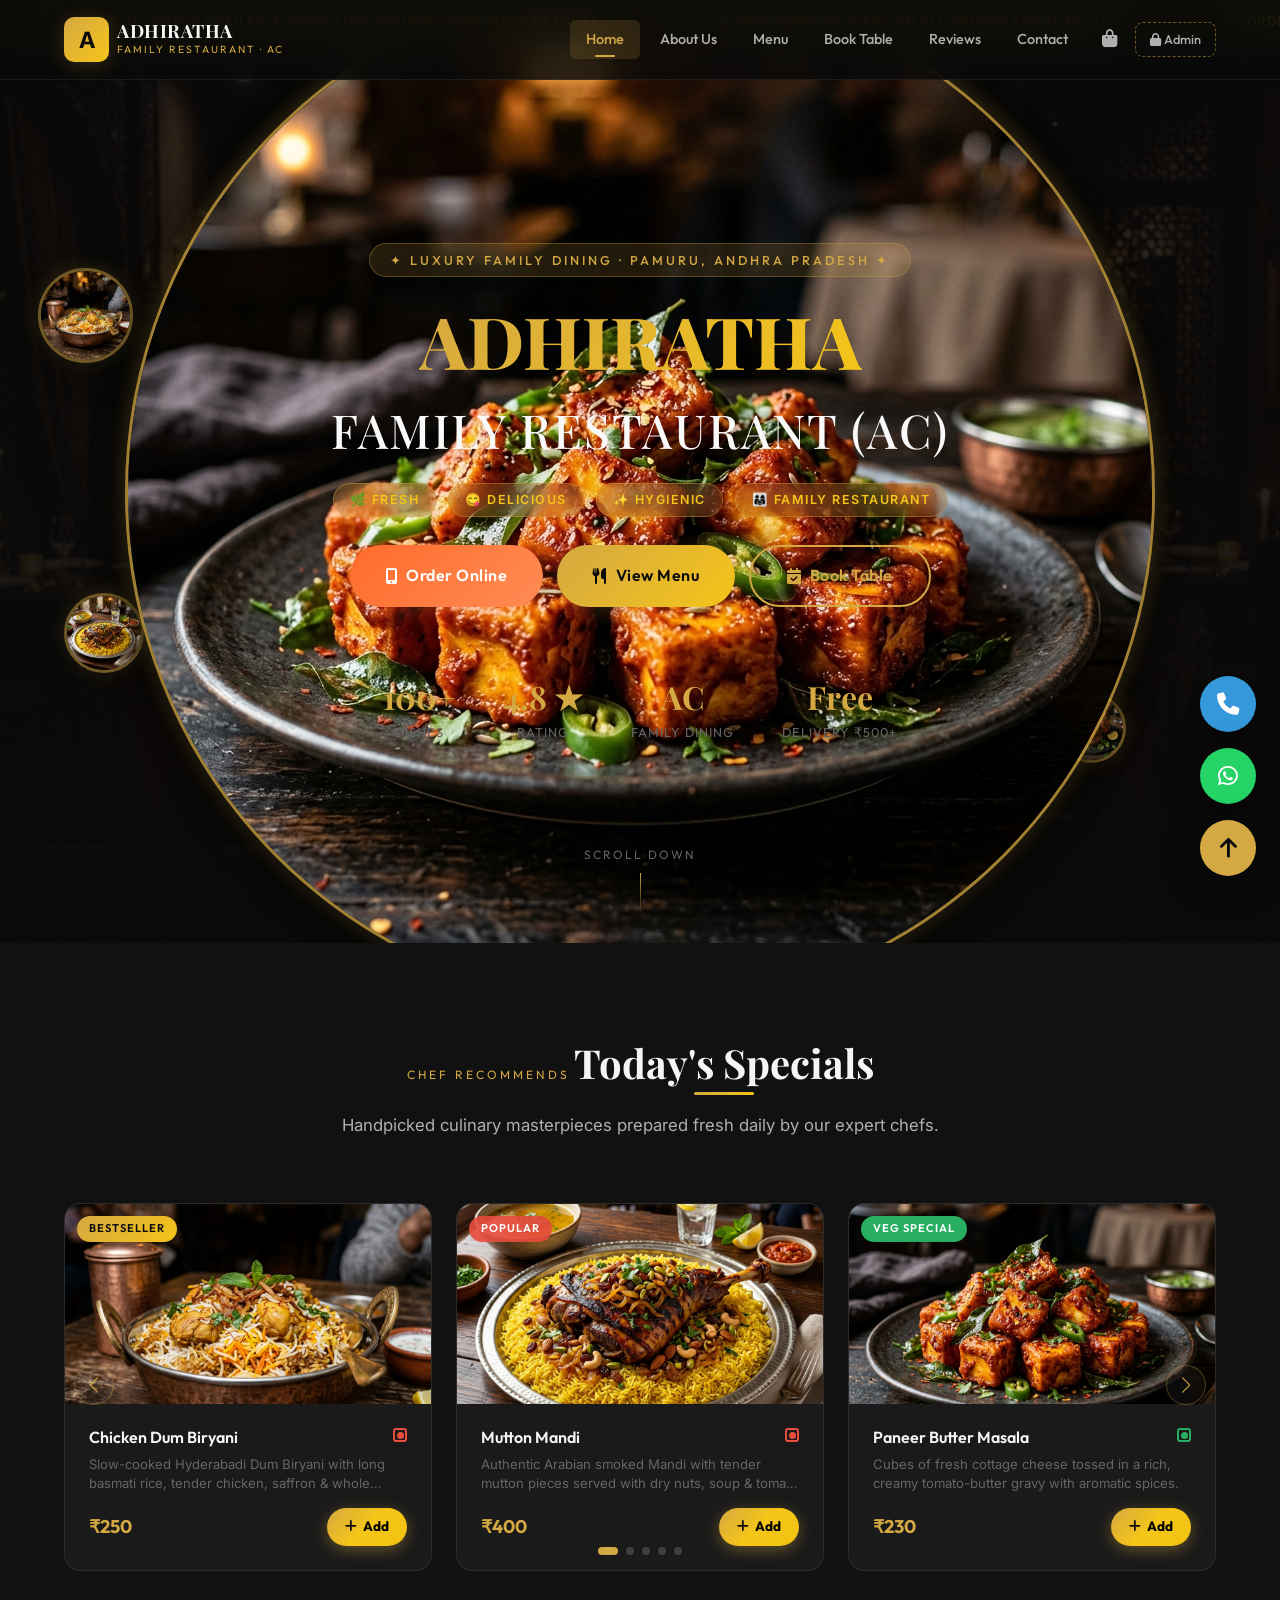
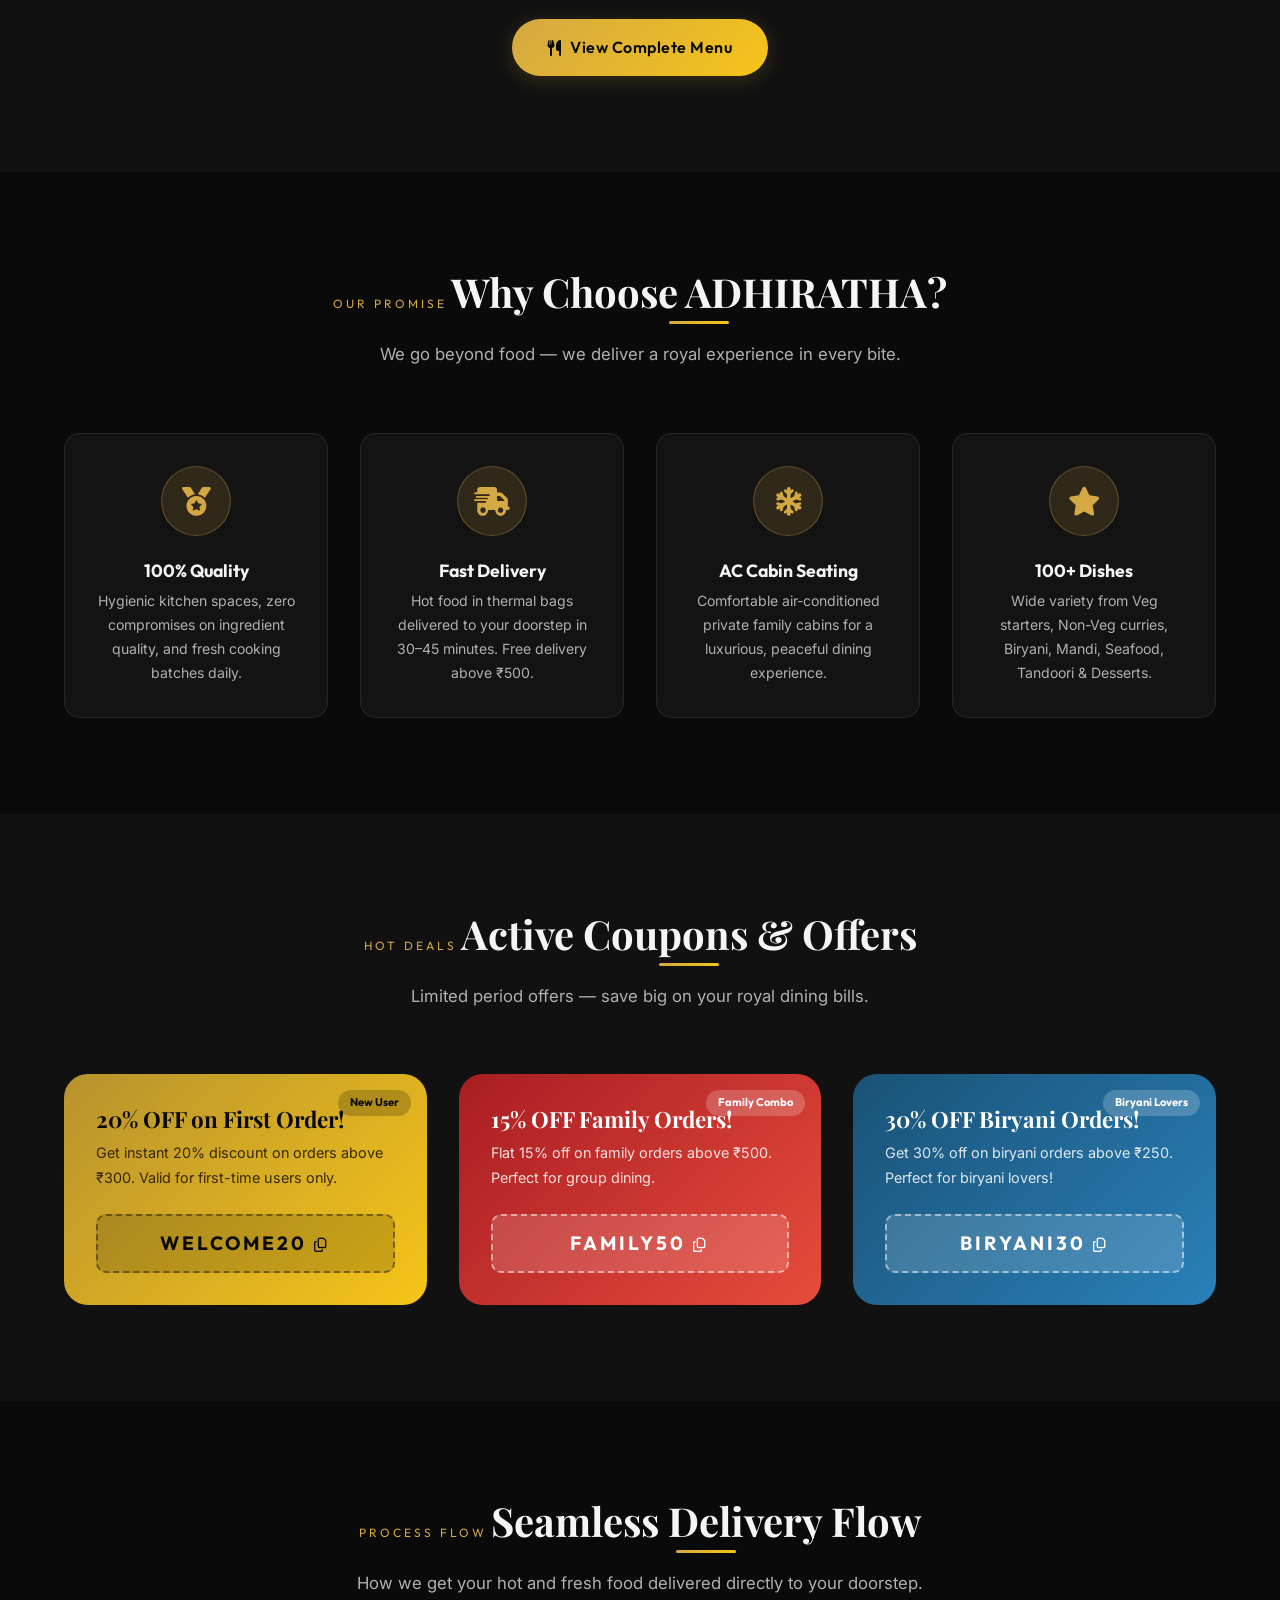
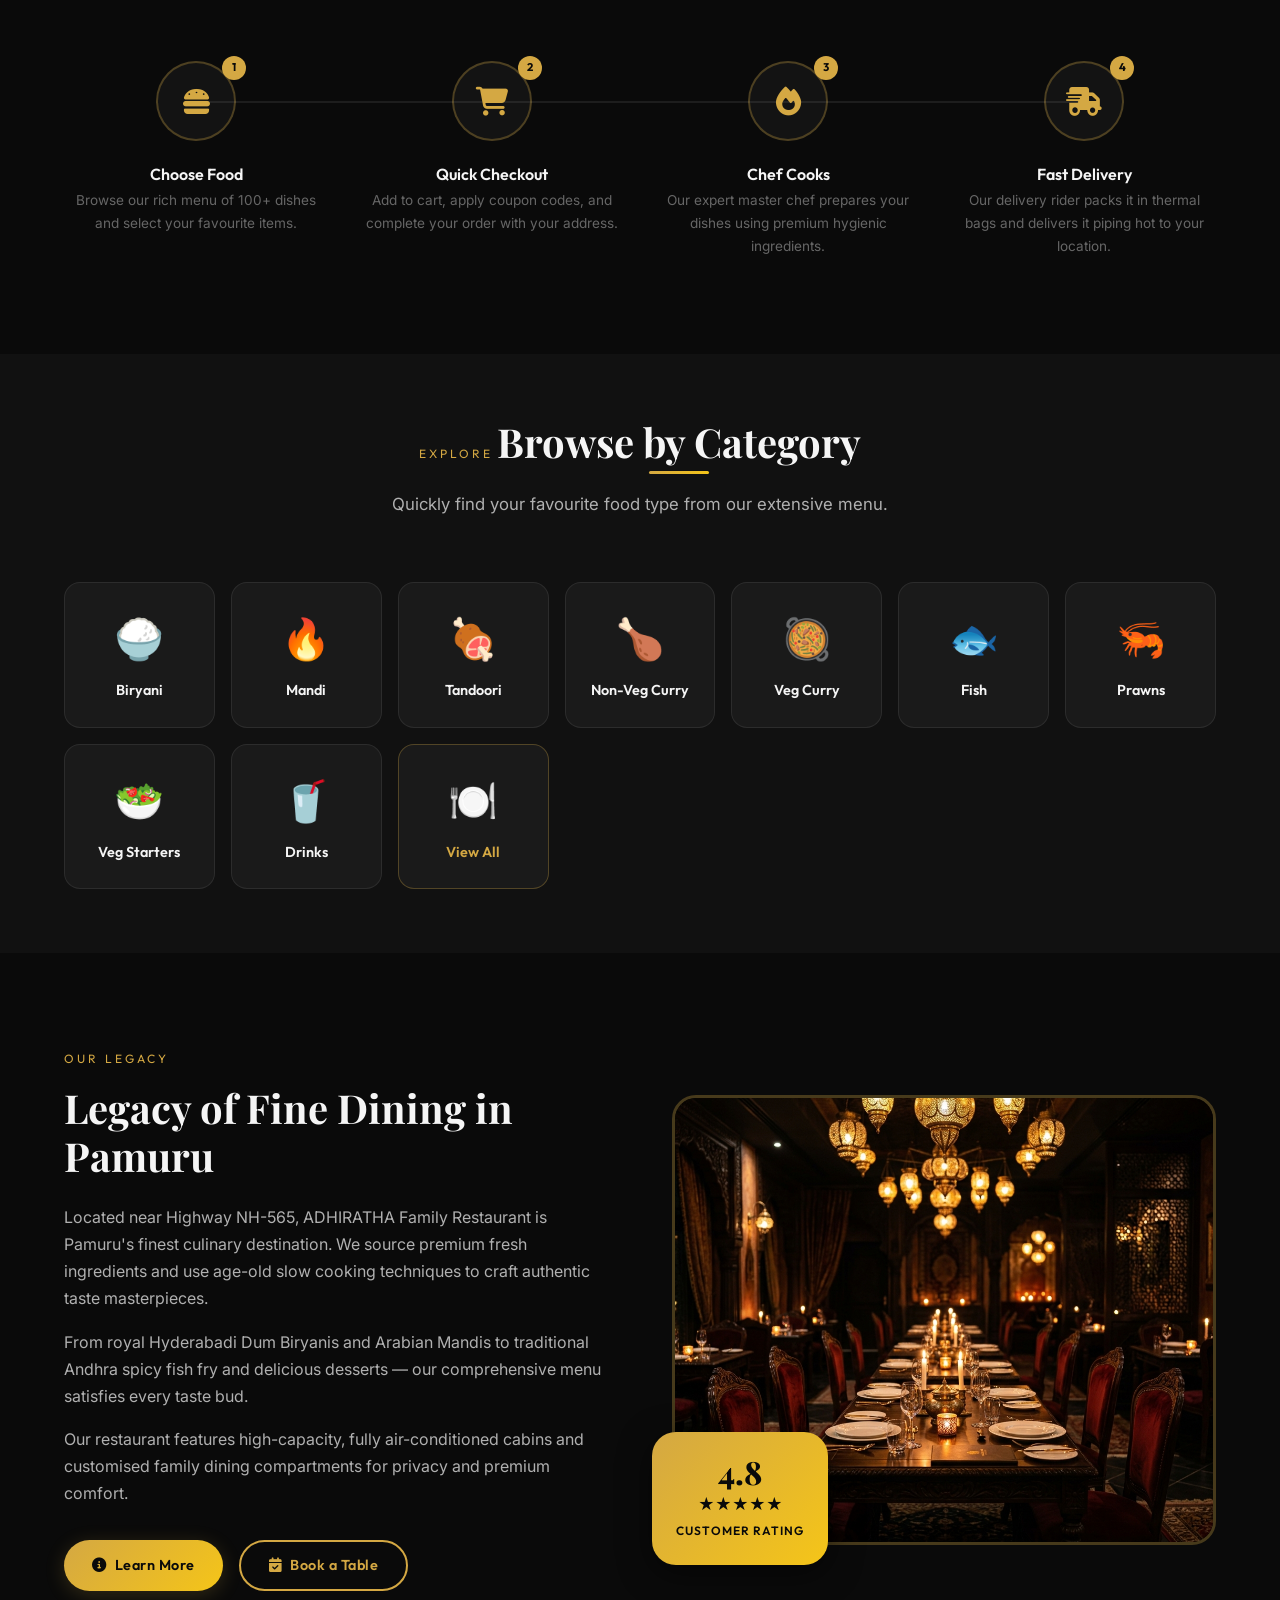
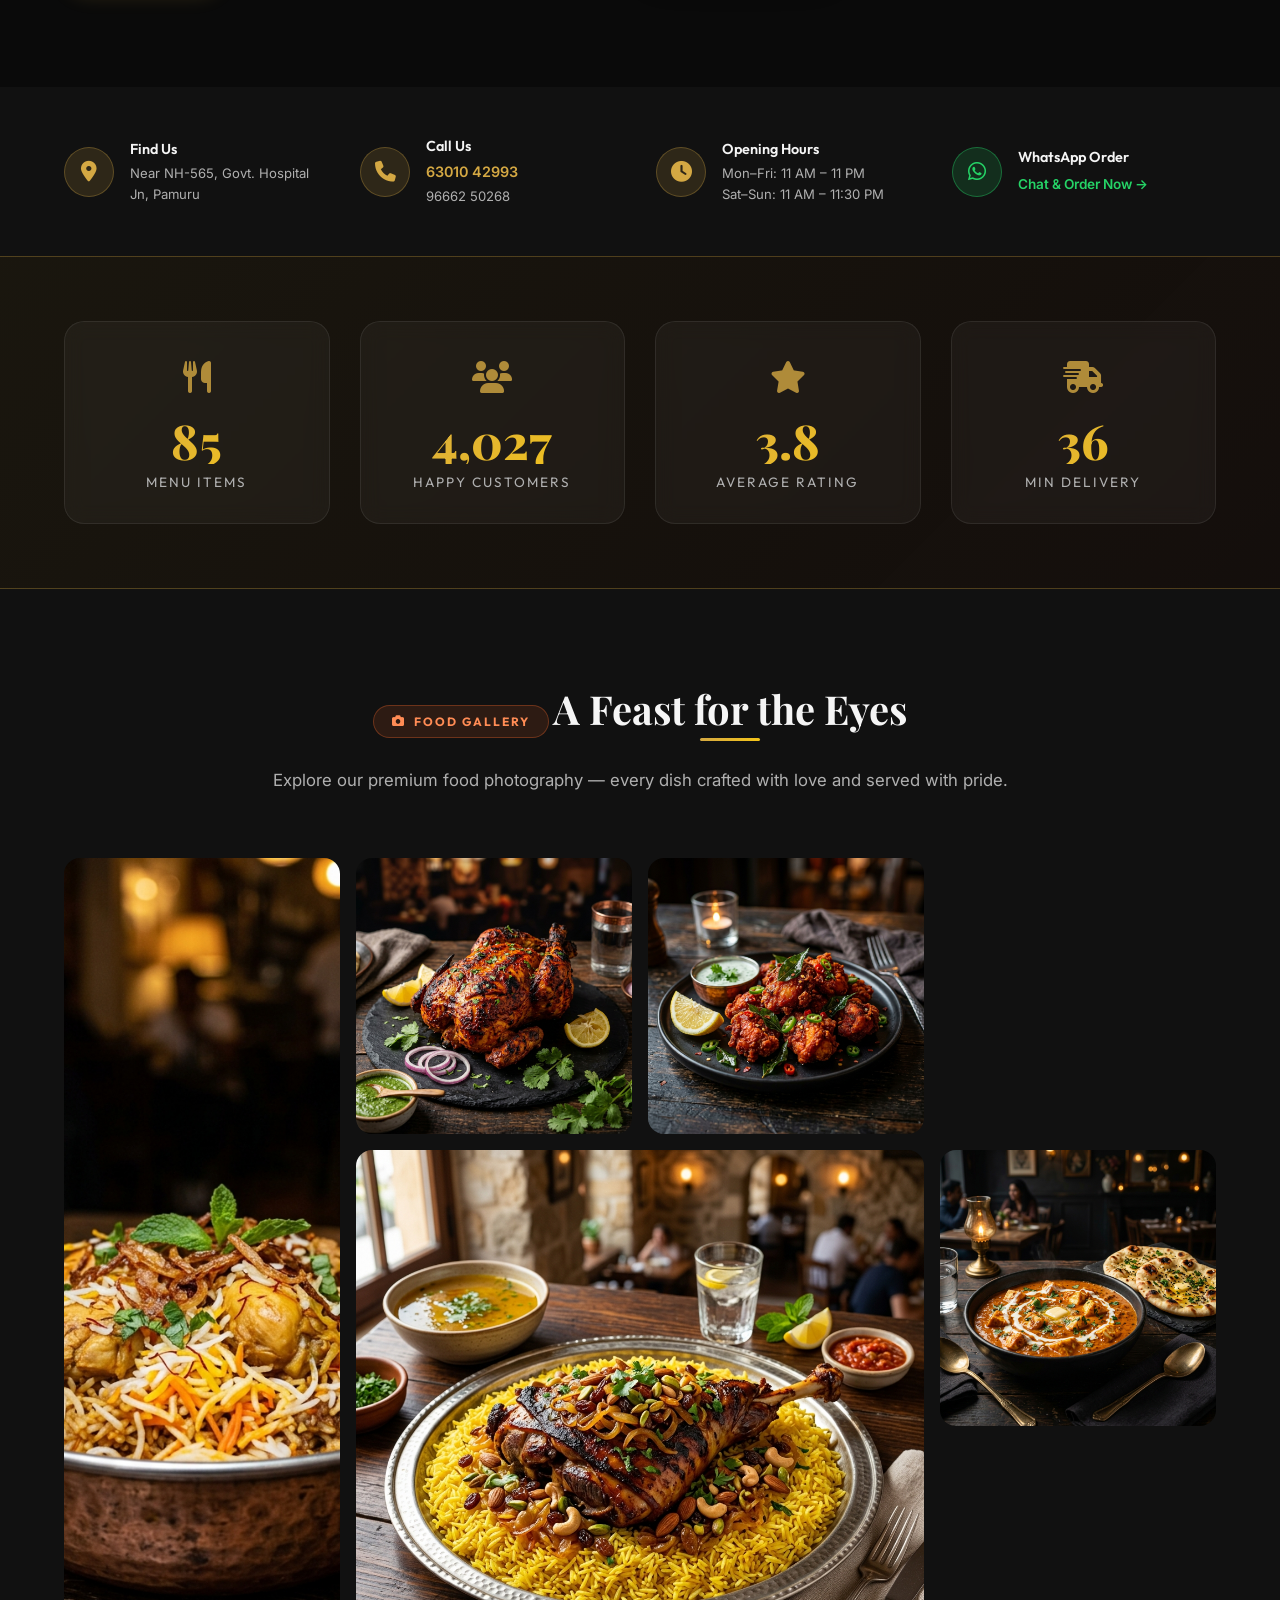
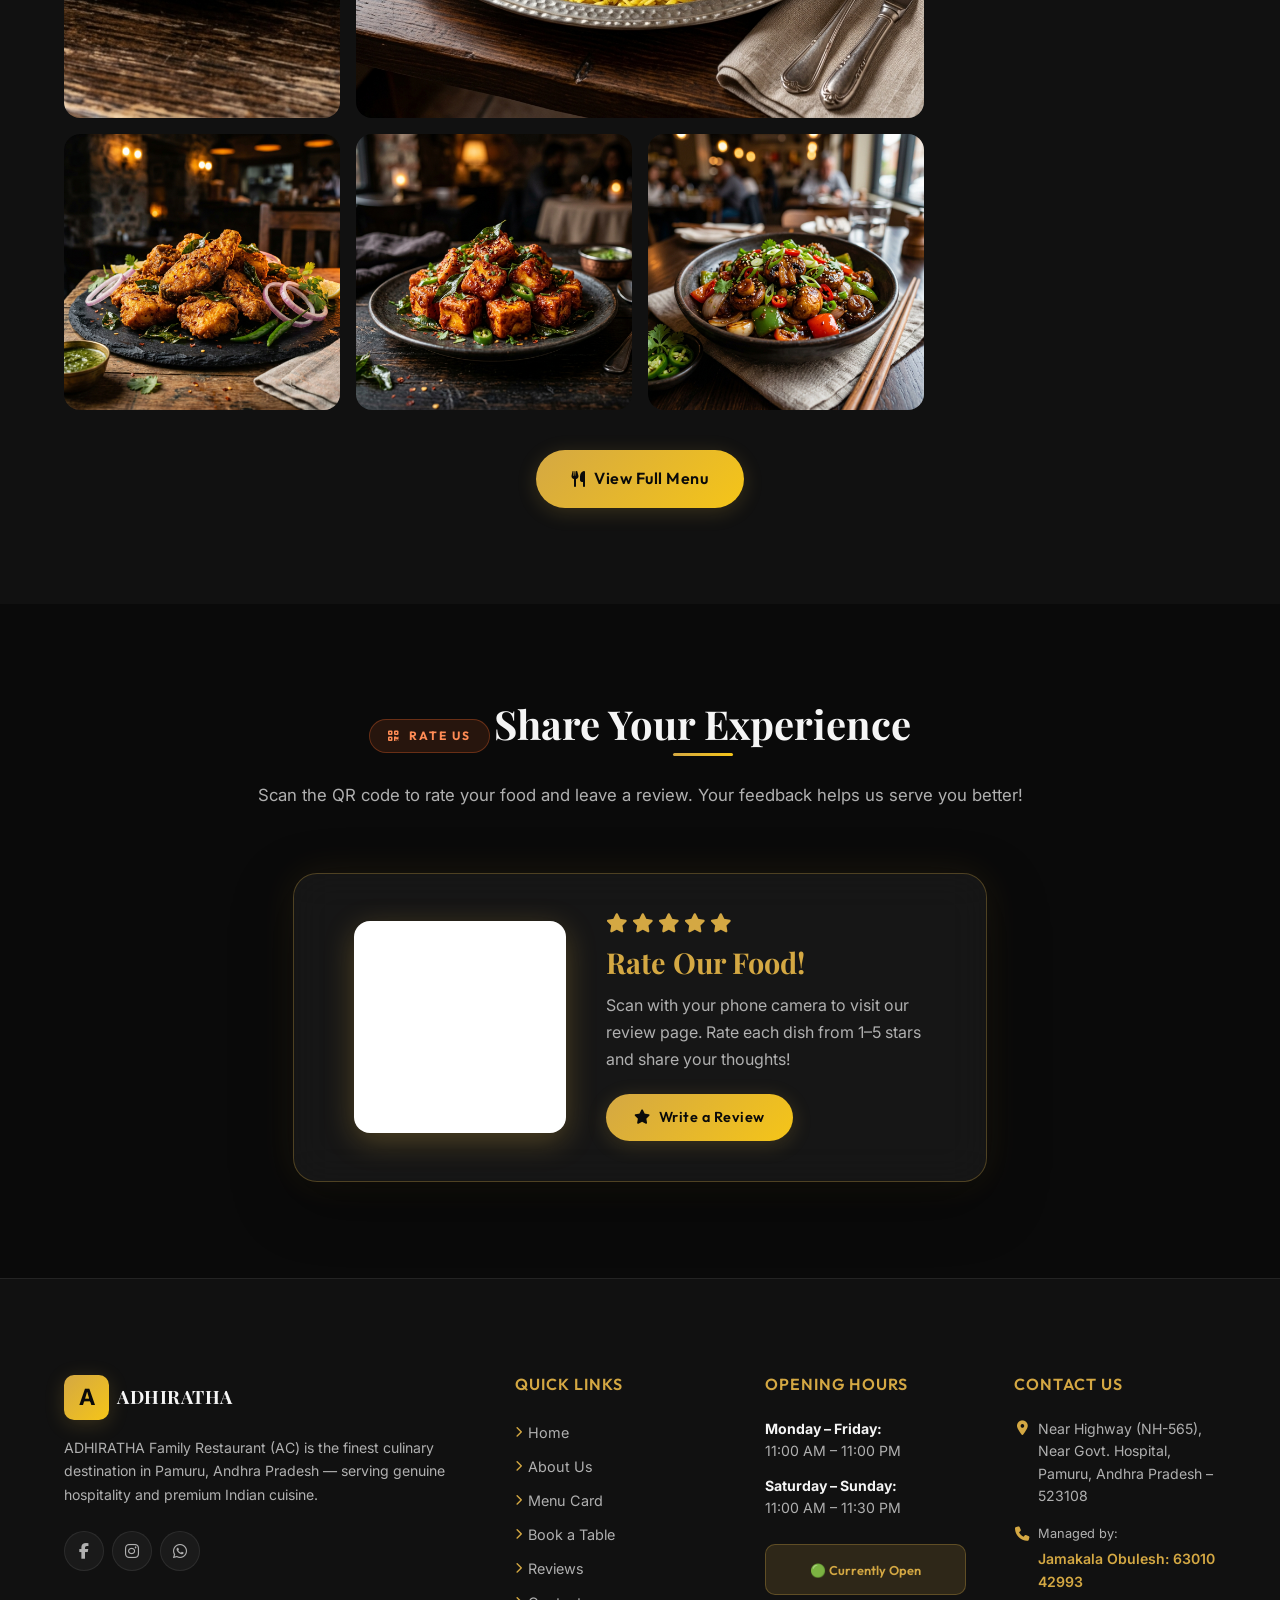
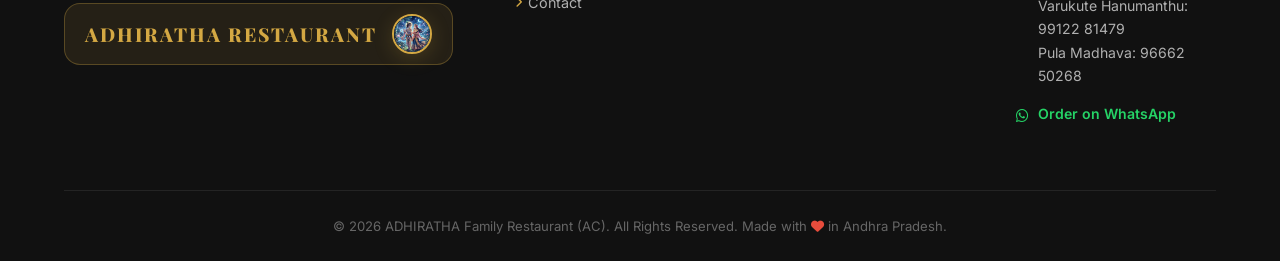
==== commit 901b8666: "Update Google Search site name to ADHIRATHA Family Restaurant, PAMUR and add web manifest" ====
--- a/index.html
+++ b/index.html
@@ -4,39 +4,60 @@
 <head>
   <meta charset="UTF-8">
   <meta name="viewport" content="width=device-width, initial-scale=1.0">
-  <title>ADHIRATHA FAMILY RESTAURANT (AC) | Family Restaurant in Pamuru</title>
+  <title>ADHIRATHA Family Restaurant, PAMUR</title>
+
+  <!-- Site & Application Name for Search Engines (Google Site Name) -->
+  <meta name="application-name" content="ADHIRATHA Family Restaurant, PAMUR">
+  <meta name="apple-mobile-web-app-title" content="ADHIRATHA Family Restaurant, PAMUR">
 
   <!-- SEO Meta Tags -->
   <meta name="description"
     content="Order delicious Veg &amp; Non-Veg food, Biryani, Tandoori, Mandi, Soups and Curries from ADHIRATHA FAMILY RESTAURANT (AC), Pamuru. Fast delivery within 45 minutes, family dining and takeaway available.">
   <meta name="keywords"
     content="Adhiratha Restaurant, Pamuru restaurant, family restaurant Pamuru, order food Pamuru, Biryani Pamuru, Mandi Pamuru, AC Restaurant Pamuru, Chicken Biryani Pamuru, Andhra Food, Table Booking Pamuru">
-  <meta name="author" content="Tharun">
+  <meta name="author" content="ADHIRATHA Family Restaurant, PAMUR">
   <meta name="robots" content="index, follow">
   <link rel="canonical" href="https://guthitharun.github.io/restaurant---website/">
+  <link rel="manifest" href="manifest.json">
 
   <!-- Google Search Console Verification -->
   <meta name="google-site-verification" content="HS9nE74HR8KoohY155SRenTJroOGcijmniIdeOm_r_k" />
 
   <!-- Open Graph / Social Media -->
-  <meta property="og:type" content="restaurant">
+  <meta property="og:type" content="website">
   <meta property="og:url" content="https://guthitharun.github.io/restaurant---website/">
-  <meta property="og:title" content="ADHIRATHA FAMILY RESTAURANT  PAMUR(AC)">
+  <meta property="og:title" content="ADHIRATHA Family Restaurant, PAMUR">
   <meta property="og:description" content="Pamuru's favourite family restaurant serving fresh and delicious food.">
   <meta property="og:image" content="images/hero-banner.jpg">
-  <meta property="og:type" content="website">
-  <meta property="og:site_name" content="ADHIRATHA Family Restaurant">
+  <meta property="og:site_name" content="ADHIRATHA Family Restaurant, PAMUR">
 
   <!-- Geo Tags for local SEO -->
   <meta name="geo.region" content="IN-AP">
   <meta name="geo.placename" content="Pamuru, Andhra Pradesh, India">
 
-  <!-- JSON-LD Structured Data (helps Google show rich results) -->
+  <!-- JSON-LD WebSite Schema (tells Google the exact brand name to show in search results) -->
+  <script type="application/ld+json">
+  {
+    "@context": "https://schema.org",
+    "@type": "WebSite",
+    "name": "ADHIRATHA Family Restaurant, PAMUR",
+    "alternateName": [
+      "ADHIRATHA Family Restaurant",
+      "Adhiratha Family Restaurant Pamuru",
+      "Adhiratha Restaurant Pamur",
+      "Adhiratha Pamur",
+      "ADHIRATHA FAMILY RESTAURANT PAMUR"
+    ],
+    "url": "https://guthitharun.github.io/restaurant---website/"
+  }
+  </script>
+
+  <!-- JSON-LD Restaurant Schema (helps Google show rich business results) -->
   <script type="application/ld+json">
   {
     "@context": "https://schema.org",
     "@type": "Restaurant",
-    "name": "ADHIRATHA Family Restaurant (AC)",
+    "name": "ADHIRATHA Family Restaurant, PAMUR",
     "url": "https://guthitharun.github.io/restaurant---website/",
     "description": "Authentic South Indian, Biryani, Mandi, Tandoori and Curry restaurant in Pamuru, Andhra Pradesh.",
     "servesCuisine": ["South Indian", "Biryani", "Mandi", "Tandoori", "Curry"],
@@ -359,7 +380,7 @@
           <div class="swiper-slide">
             <div class="food-card">
               <div class="food-card-img">
-                <img src="images/fish.png"
+                <img src="images/prawn_fry.svg"
                   alt="Spicy Prawn Fry" loading="lazy">
                 <span class="card-badge badge-popular">Spicy 🌶️</span>
                 <div class="food-card-overlay">
--- a/css/style.css
+++ b/css/style.css
@@ -1087,31 +1087,37 @@
   gap: var(--space-sm);
 }
 
-/* Add to Cart Button */
-.add-to-cart-btn {
+/* Add to Cart Button — Gold Theme */
+.add-to-cart-btn,
+.btn-add {
   display: inline-flex;
   align-items: center;
   gap: 6px;
-  padding: 8px 16px;
-  background: var(--gold-gradient);
-  color: var(--text-dark);
-  border: none;
-  border-radius: var(--radius-pill);
-  font-family: var(--font-accent);
-  font-size: 0.8rem;
-  font-weight: 600;
+  padding: 8px 18px !important;
+  background: linear-gradient(135deg, #d4a843 0%, #f5c518 50%, #f1c40f 100%) !important;
+  color: #000000 !important;
+  border: none !important;
+  border-radius: 20px !important;
+  font-family: var(--font-accent);
+  font-size: 0.85rem;
+  font-weight: 700 !important;
   cursor: pointer;
+  box-shadow: 0 4px 15px rgba(212, 168, 67, 0.4) !important;
   transition: all var(--transition-base);
 }
 
-.add-to-cart-btn:hover {
-  transform: scale(1.05);
-  box-shadow: var(--shadow-gold);
-}
-
-.add-to-cart-btn.added {
-  background: var(--success);
-  color: white;
+.add-to-cart-btn:hover,
+.btn-add:hover {
+  transform: translateY(-2px) scale(1.06) !important;
+  box-shadow: 0 6px 20px rgba(245, 197, 24, 0.7) !important;
+  background: linear-gradient(135deg, #f5c518 0%, #ffe066 100%) !important;
+  color: #000000 !important;
+}
+
+.add-to-cart-btn.added,
+.btn-add.added {
+  background: var(--success) !important;
+  color: white !important;
 }
 
 /* Quantity Controls */
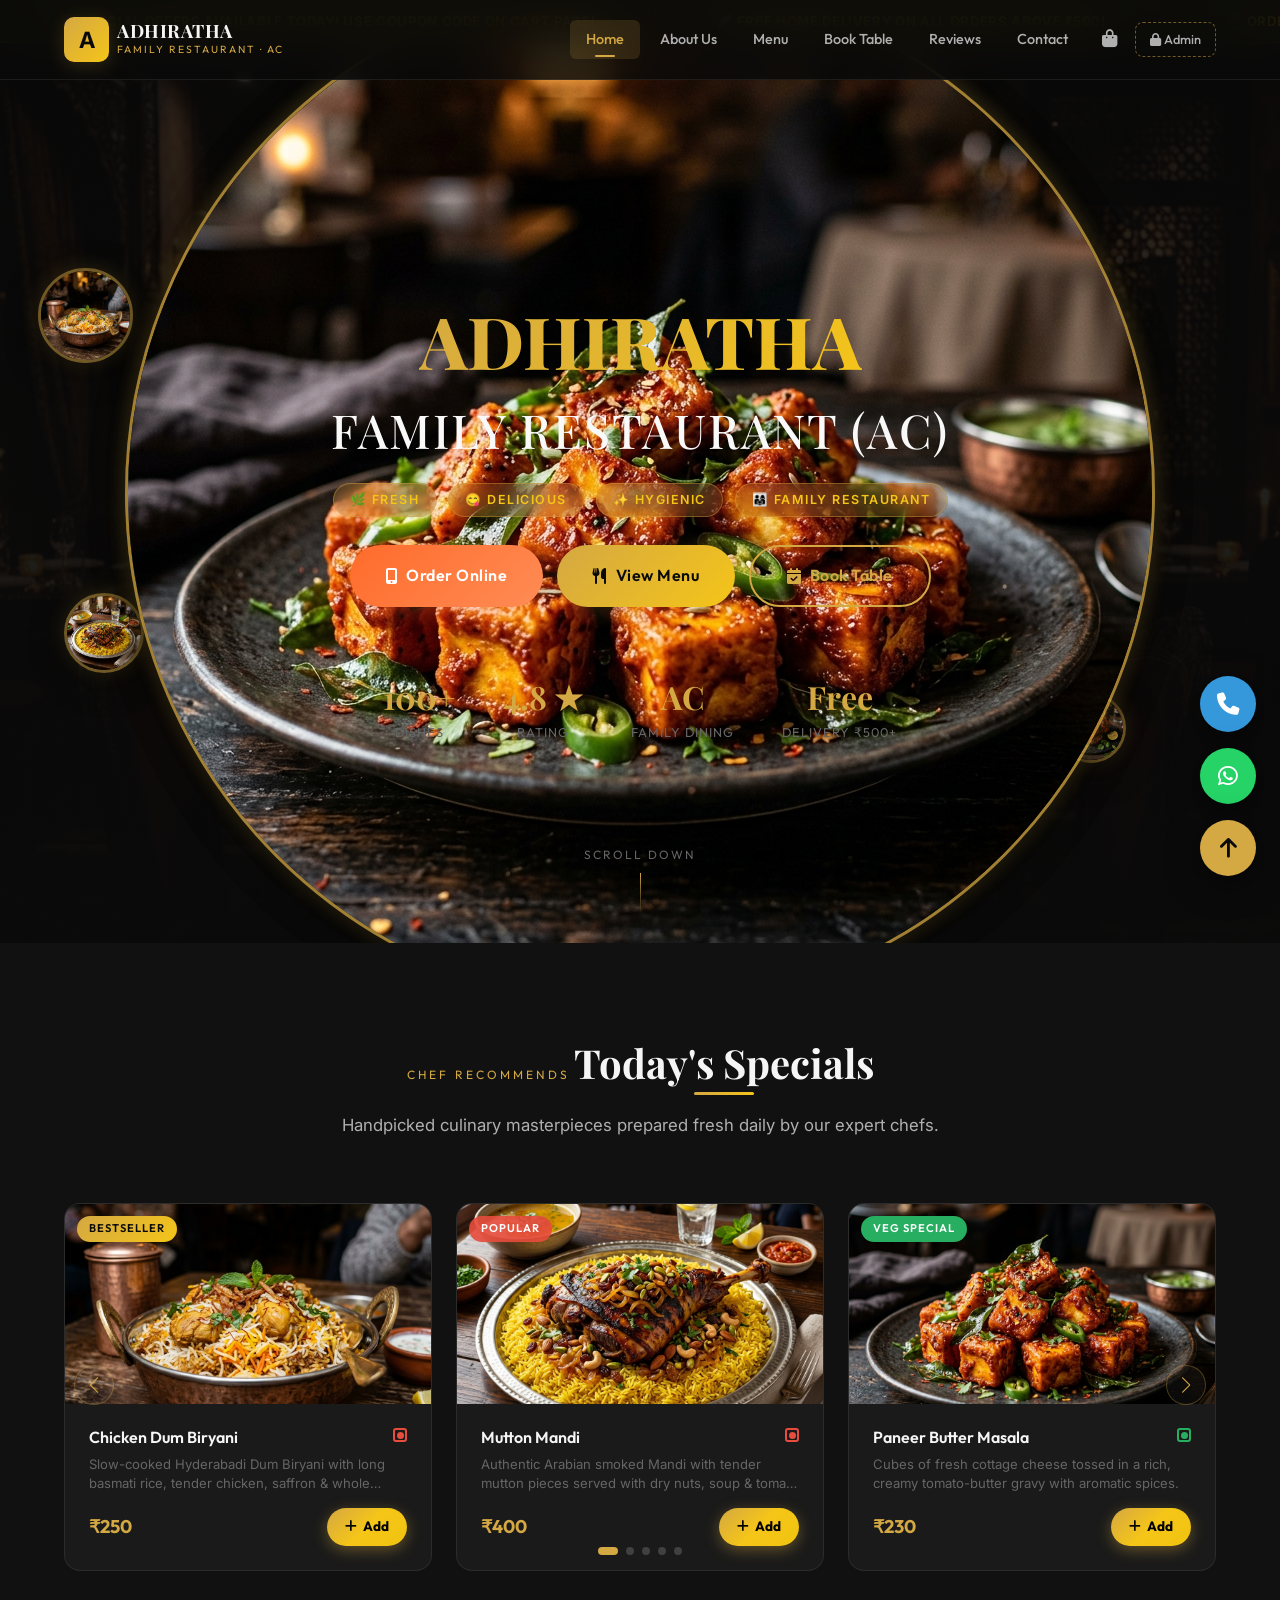
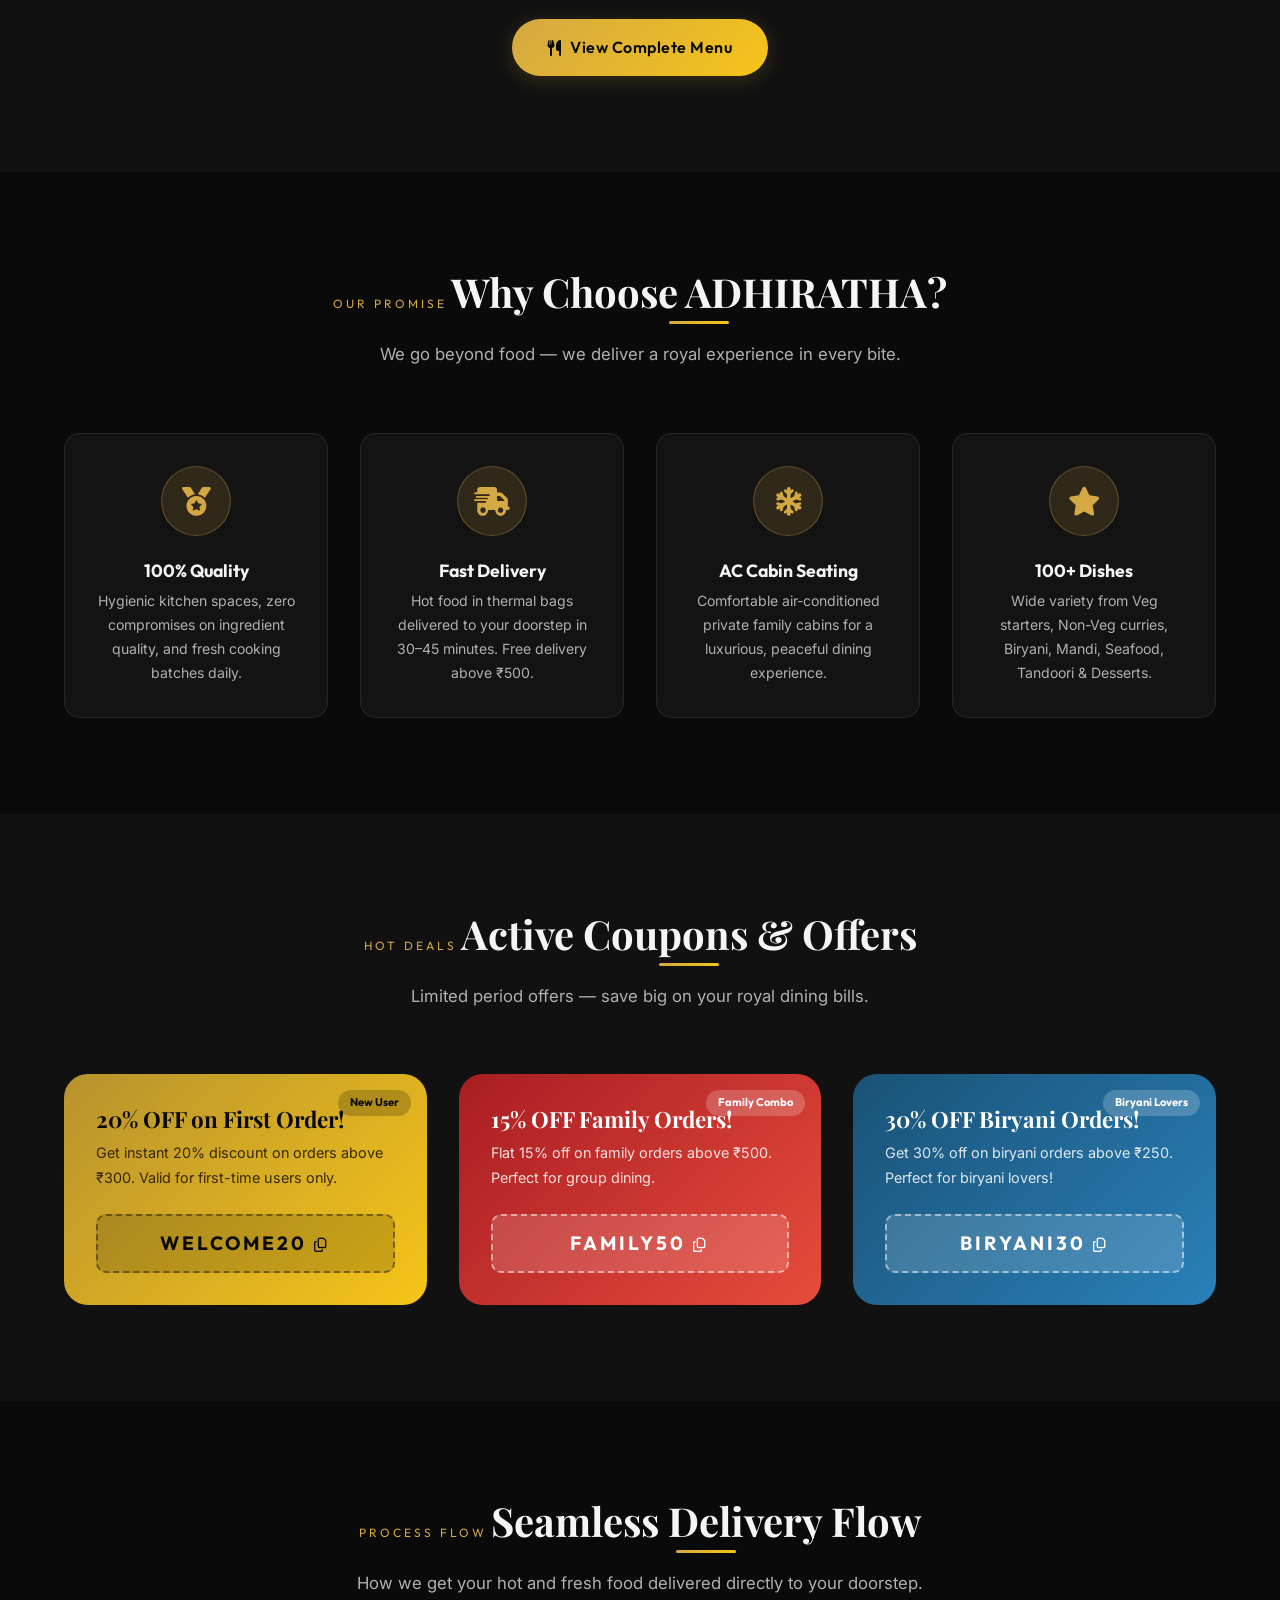
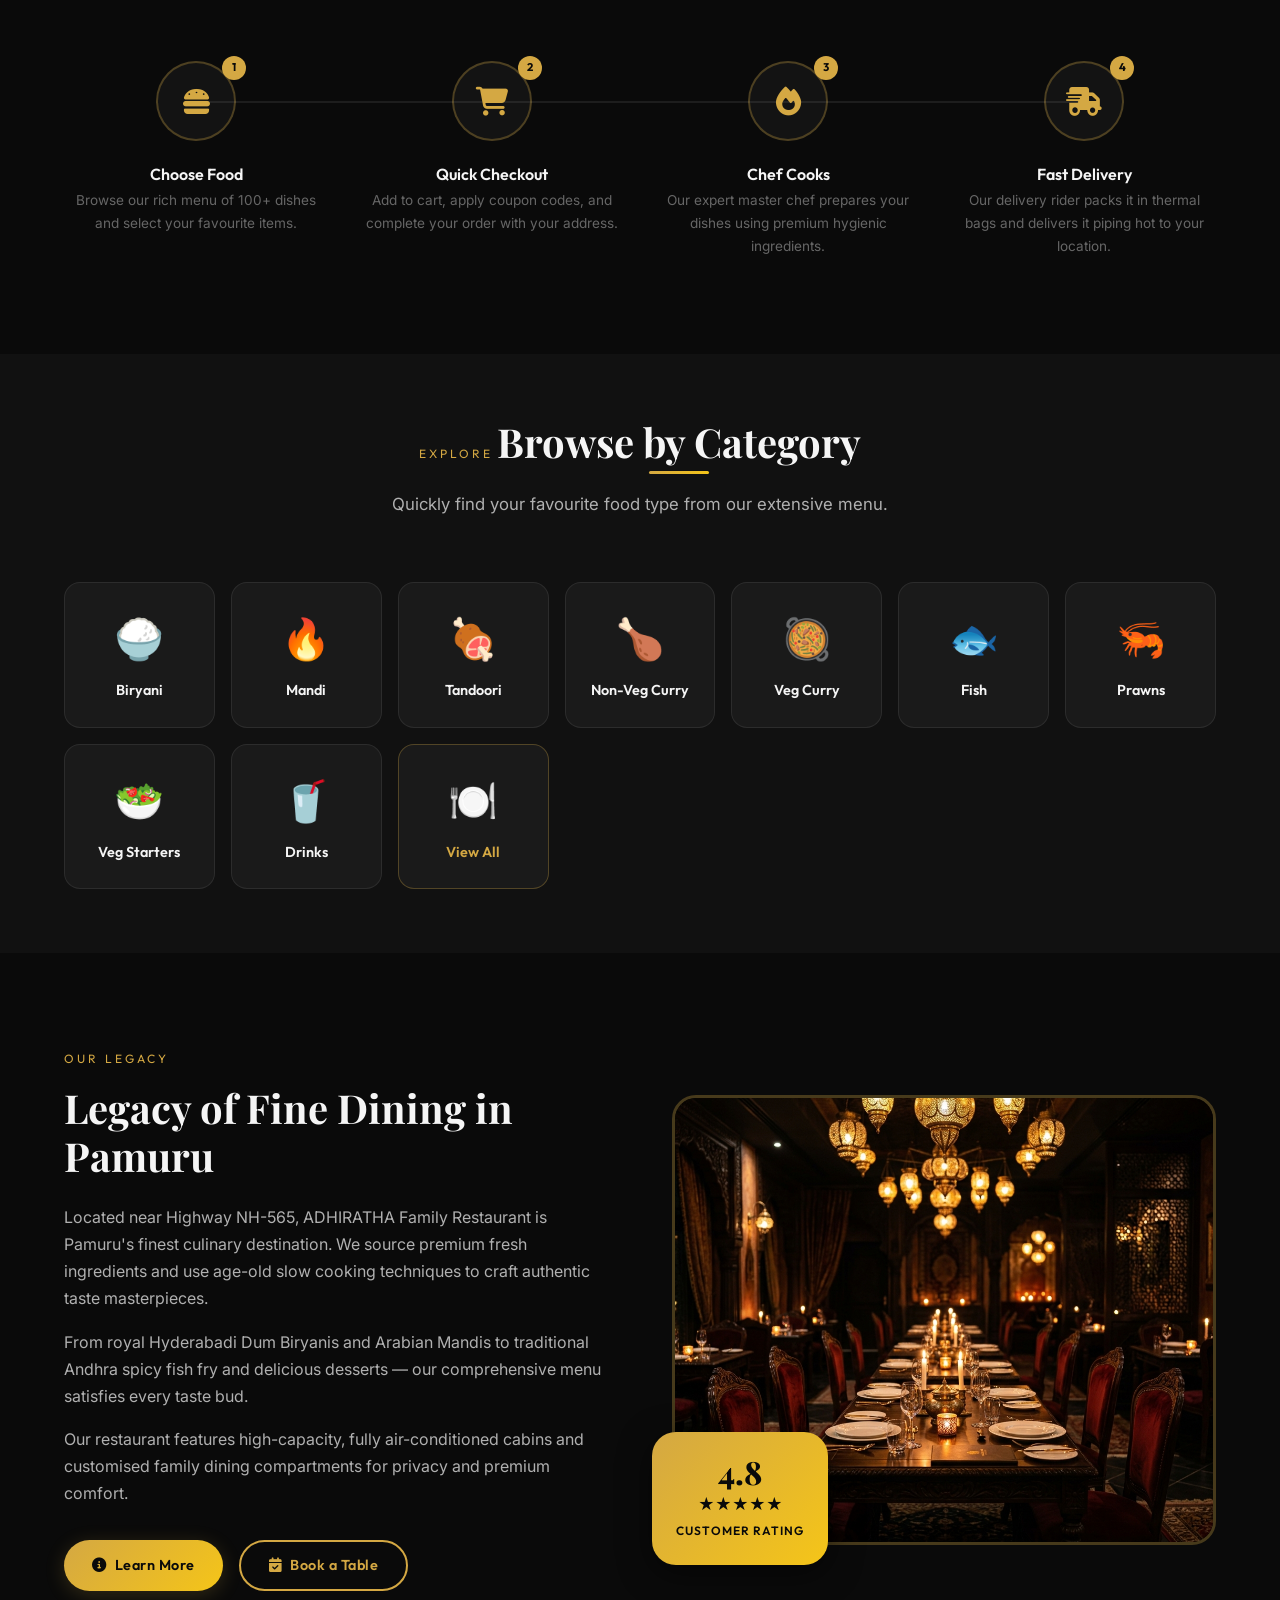
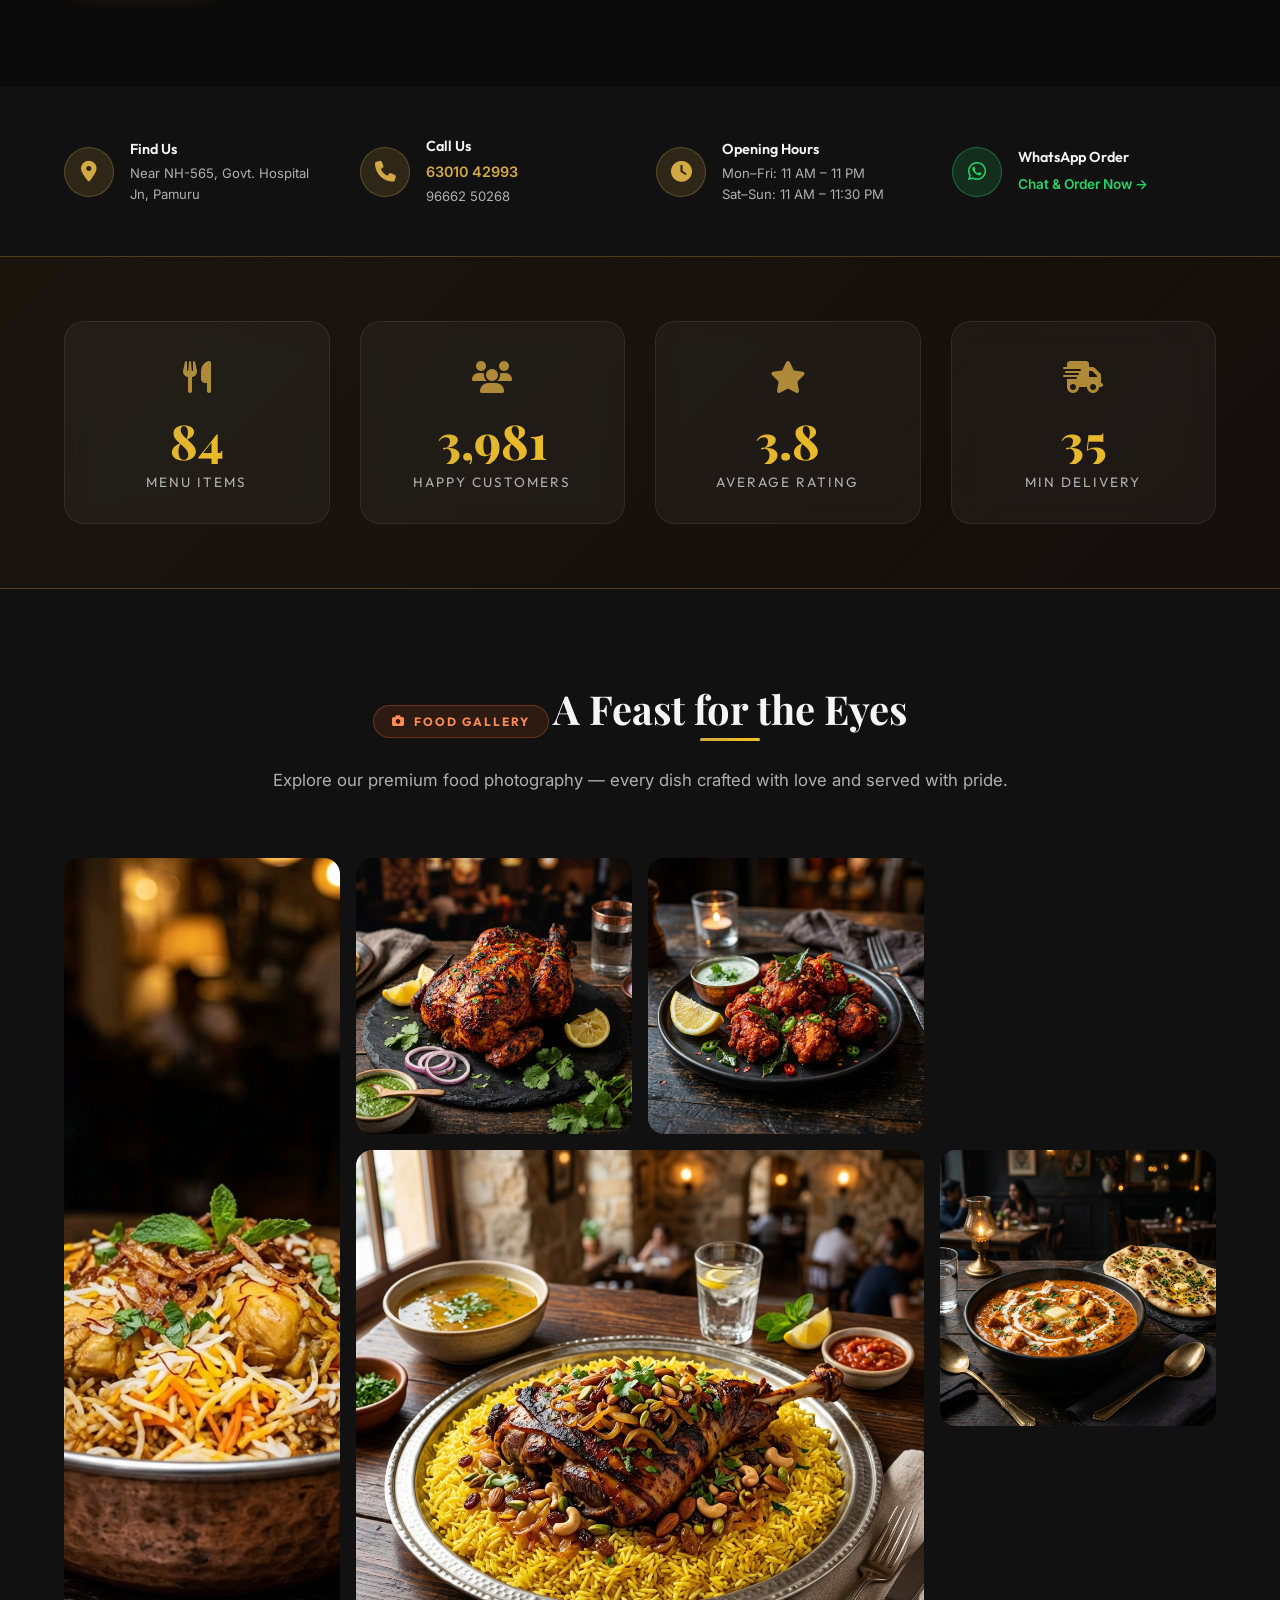
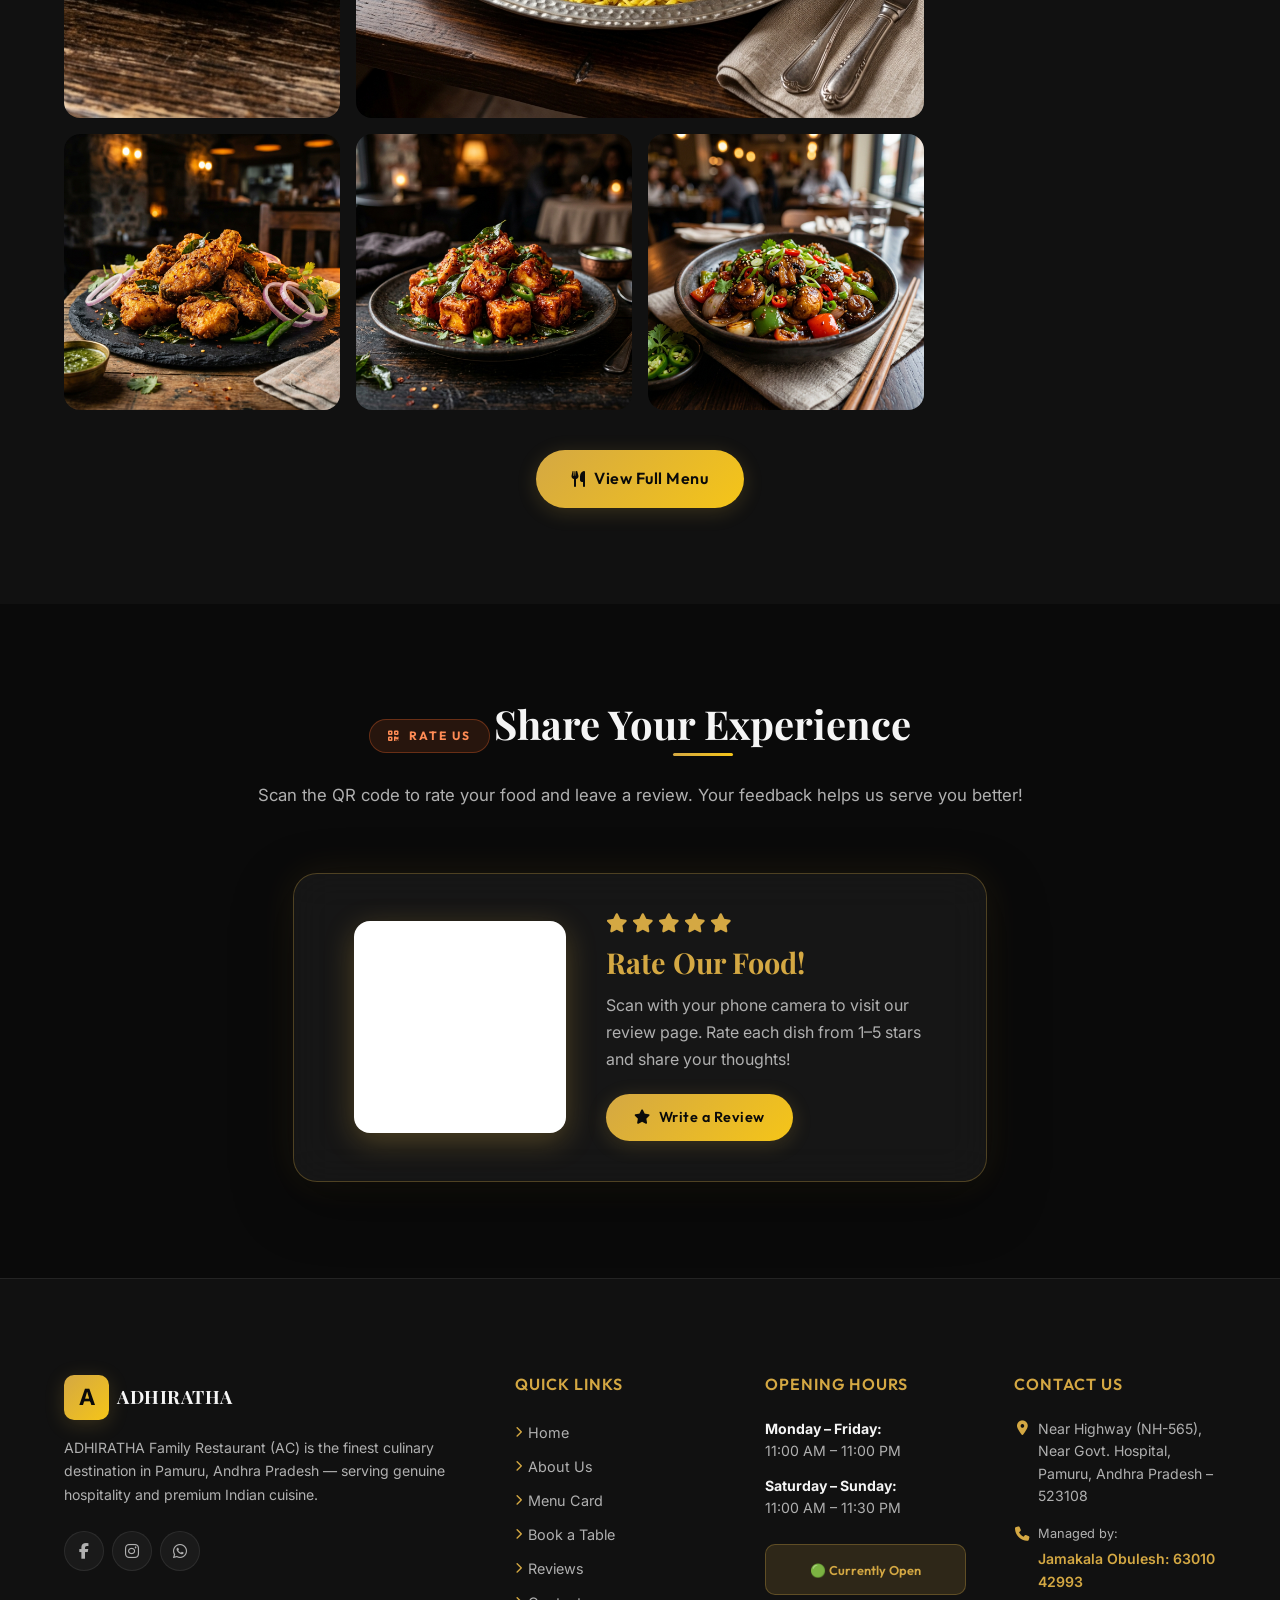
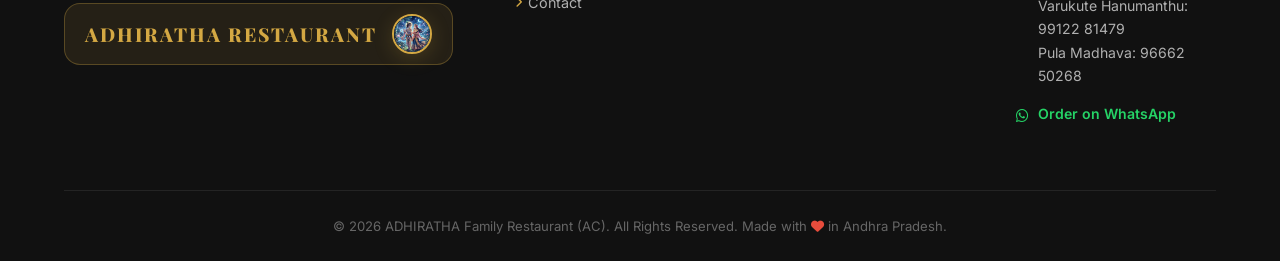
==== commit d4b93171: "Optimize Mobile PageSpeed performance: preconnect CDNs, defer scripts, LCP image preload & fetchprio" ====
--- a/index.html
+++ b/index.html
@@ -80,6 +80,14 @@
   }
   </script>
 
+  <!-- Preconnect & Resource Hints for Mobile PageSpeed -->
+  <link rel="preconnect" href="https://cdnjs.cloudflare.com" crossorigin>
+  <link rel="preconnect" href="https://cdn.jsdelivr.net" crossorigin>
+  <link rel="preconnect" href="https://unpkg.com" crossorigin>
+  <link rel="preconnect" href="https://fonts.googleapis.com" crossorigin>
+  <link rel="preconnect" href="https://fonts.gstatic.com" crossorigin>
+  <link rel="preload" as="image" href="images/hero-banner.jpg" fetchpriority="high">
+
   <!-- Favicon -->
   <link rel="shortcut icon"
     href="data:image/svg+xml,%3Csvg xmlns='http://www.w3.org/2000/svg' viewBox='0 0 100 100'%3E%3Ctext y='.9em' font-size='90'%3E🍽️%3C/text%3E%3C/svg%3E"
@@ -98,9 +106,9 @@
   <link rel="stylesheet" href="css/style.css?v=8">
   <link rel="stylesheet" href="css/responsive.css?v=8">
 
-  <!-- GSAP Animation Library -->
-  <script src="https://cdnjs.cloudflare.com/ajax/libs/gsap/3.12.2/gsap.min.js"></script>
-  <script src="https://cdnjs.cloudflare.com/ajax/libs/gsap/3.12.2/ScrollTrigger.min.js"></script>
+  <!-- Defer Non-Critical Animation Libraries to avoid render blocking -->
+  <script src="https://cdnjs.cloudflare.com/ajax/libs/gsap/3.12.2/gsap.min.js" defer></script>
+  <script src="https://cdnjs.cloudflare.com/ajax/libs/gsap/3.12.2/ScrollTrigger.min.js" defer></script>
 </head>
 
 <body>
@@ -158,7 +166,7 @@
       </nav>
 
       <!-- Hamburger Toggle (Mobile) -->
-      <div class="nav-toggle" id="nav-toggle-btn">
+      <div class="nav-toggle" id="nav-toggle-btn" role="button" aria-label="Toggle Navigation Menu" tabindex="0">
         <span></span>
         <span></span>
         <span></span>
@@ -175,7 +183,7 @@
   <section class="hero" id="home-hero">
     <!-- Background image with overlay -->
     <div class="hero-bg">
-      <img src="images/hero-banner.jpg" alt="ADHIRATHA Restaurant Luxury Ambiance" loading="eager"
+      <img src="images/hero-banner.jpg" alt="ADHIRATHA Restaurant Luxury Ambiance" loading="eager" fetchpriority="high" decoding="async" width="1600" height="900"
         onerror="this.src='https://images.unsplash.com/photo-1544025162-d76694265947?auto=format&fit=crop&q=80&w=1600'">
     </div>
 
@@ -1090,13 +1098,13 @@
     <!-- WhatsApp Order Button -->
     <a href="https://wa.me/916301042993?text=Hello!%20I'd%20like%20to%20order%20food%20from%20Adhiratha%20Restaurant."
       target="_blank" rel="noopener" class="float-btn float-btn-whatsapp" title="WhatsApp Order"
-      id="float-whatsapp-btn">
+      id="float-whatsapp-btn" aria-label="Order on WhatsApp">
       <i class="fa-brands fa-whatsapp"></i>
       <span class="float-btn-tooltip">Order on WhatsApp</span>
     </a>
 
     <!-- Scroll To Top Button -->
-    <button class="float-btn float-btn-top" id="scroll-to-top-btn" title="Back to Top"
+    <button class="float-btn float-btn-top" id="scroll-to-top-btn" title="Back to Top" aria-label="Scroll to Top"
       onclick="window.scrollTo({top:0,behavior:'smooth'})">
       <i class="fa-solid fa-arrow-up"></i>
     </button>
@@ -1106,22 +1114,22 @@
        SCRIPTS
   ============================================================ -->
   <!-- Swiper JS CDN -->
-  <script src="https://cdn.jsdelivr.net/npm/swiper@9/swiper-bundle.min.js"></script>
+  <script src="https://cdn.jsdelivr.net/npm/swiper@9/swiper-bundle.min.js" defer></script>
 
   <!-- AOS Library -->
-  <script src="https://unpkg.com/aos@2.3.4/dist/aos.js"></script>
+  <script src="https://unpkg.com/aos@2.3.4/dist/aos.js" defer></script>
 
   <!-- QRCode.js -->
-  <script src="https://cdnjs.cloudflare.com/ajax/libs/qrcodejs/1.0.0/qrcode.min.js"></script>
+  <script src="https://cdnjs.cloudflare.com/ajax/libs/qrcodejs/1.0.0/qrcode.min.js" defer></script>
 
   <!-- Restaurant Data -->
-  <script src="js/data.js?v=6"></script>
+  <script src="js/data.js?v=6" defer></script>
 
   <!-- Core App Logic -->
-  <script src="js/app.js?v=4"></script>
+  <script src="js/app.js?v=4" defer></script>
 
   <!-- Gallery Lightbox -->
-  <script src="js/gallery.js?v=4"></script>
+  <script src="js/gallery.js?v=4" defer></script>
 
   <!-- Specials Slider Init + Copy Coupon Function -->
   <script>
